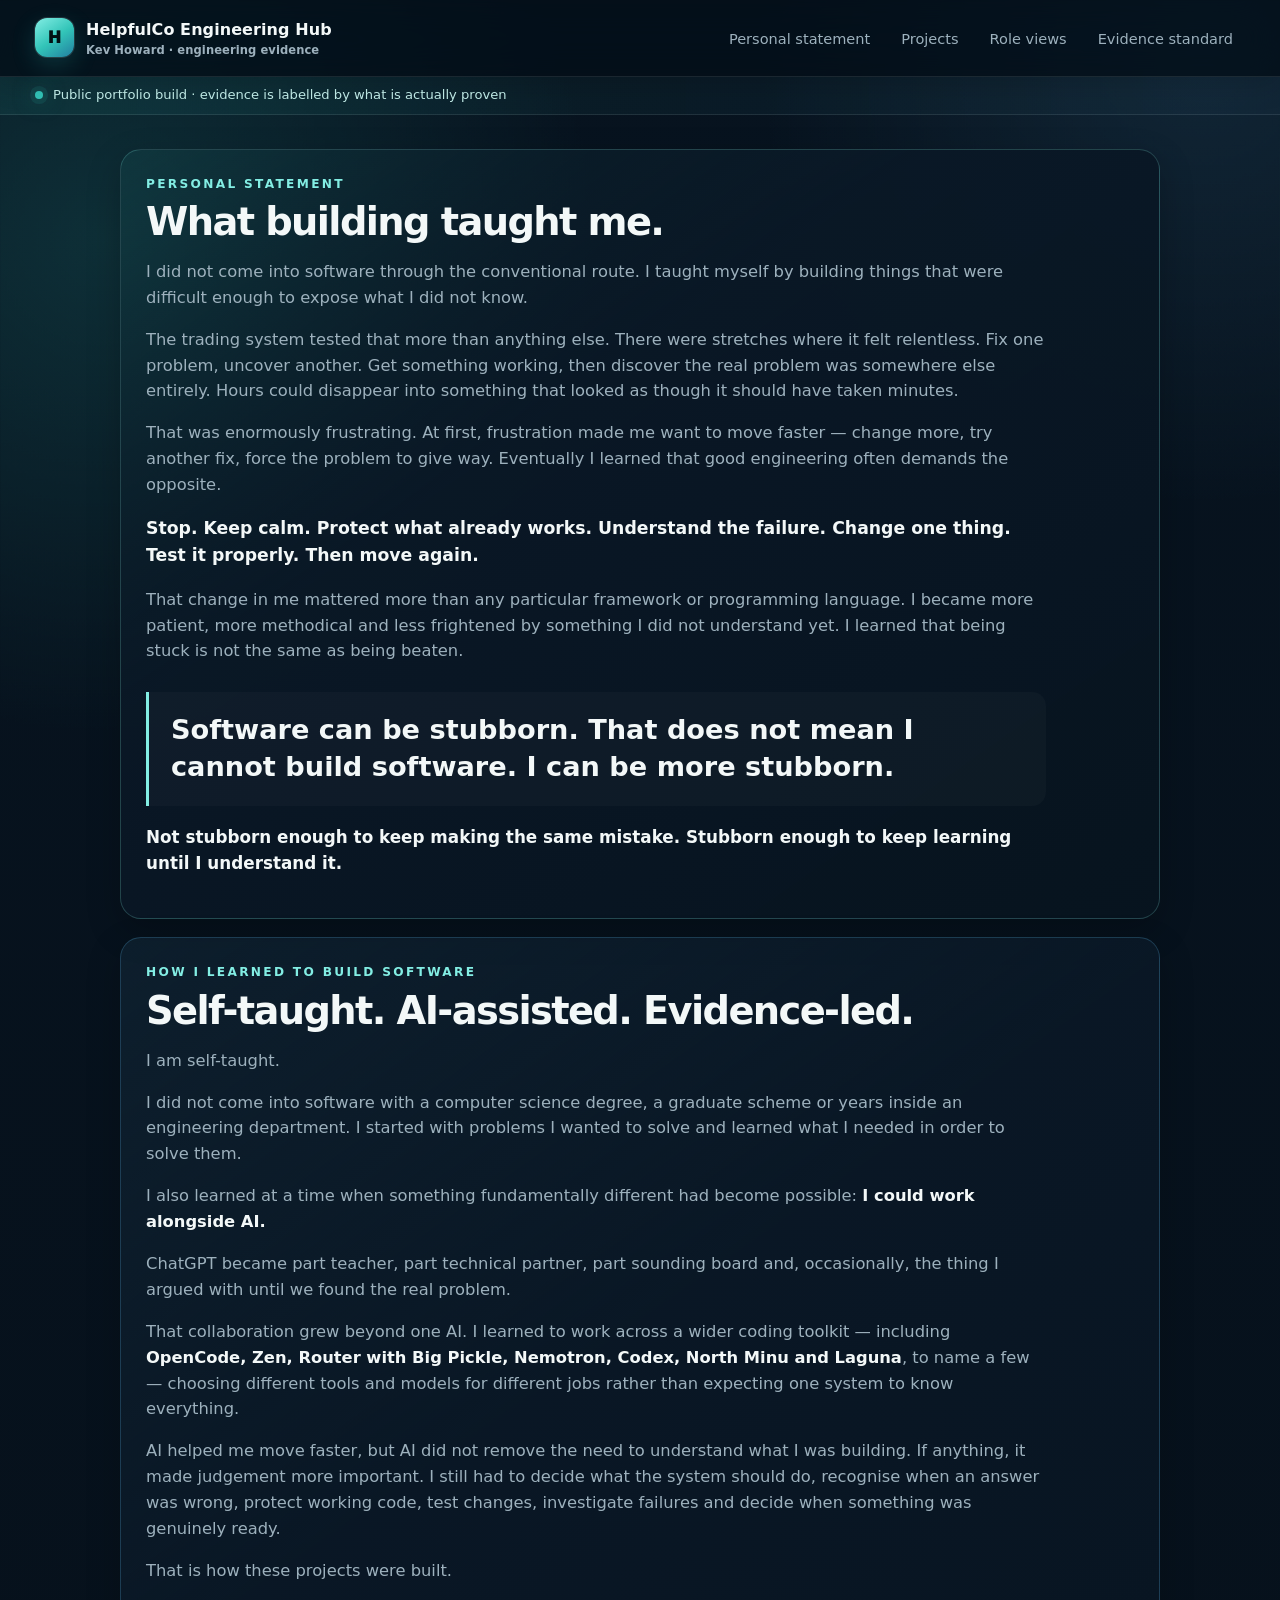
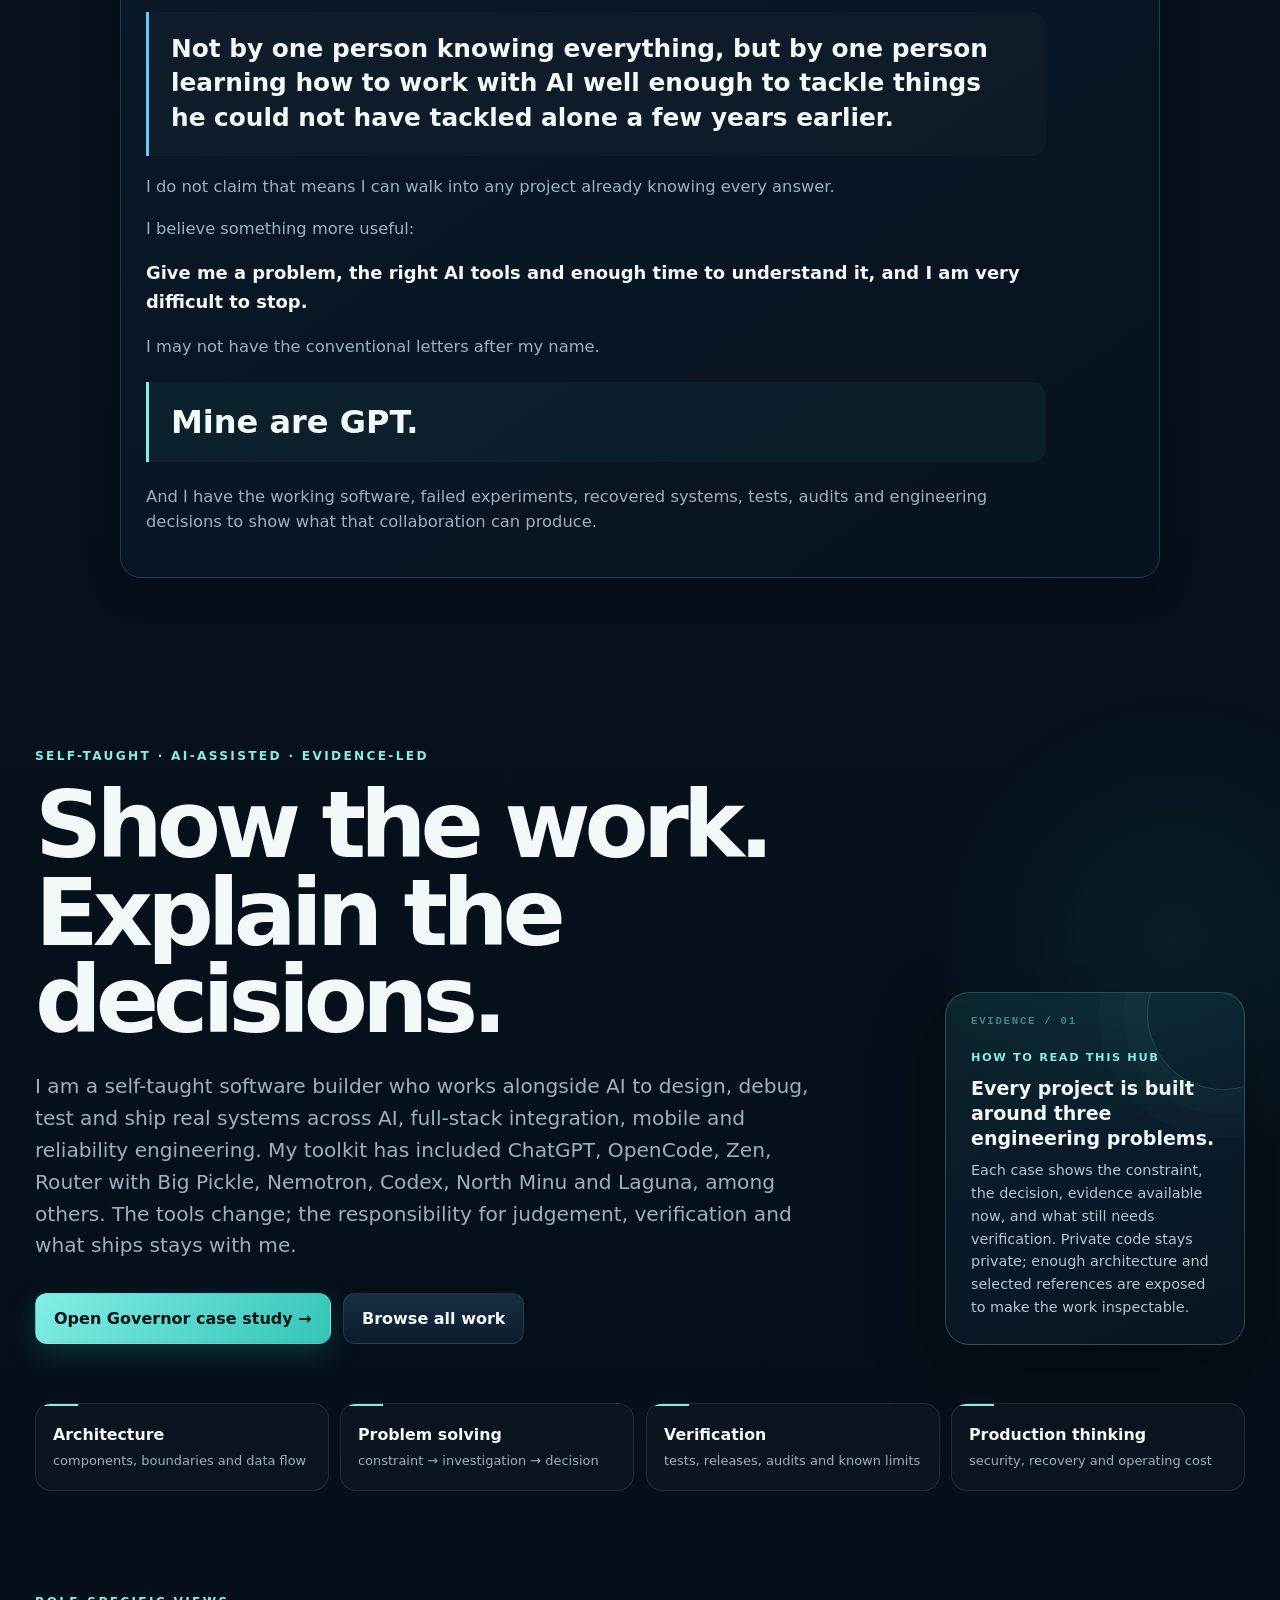
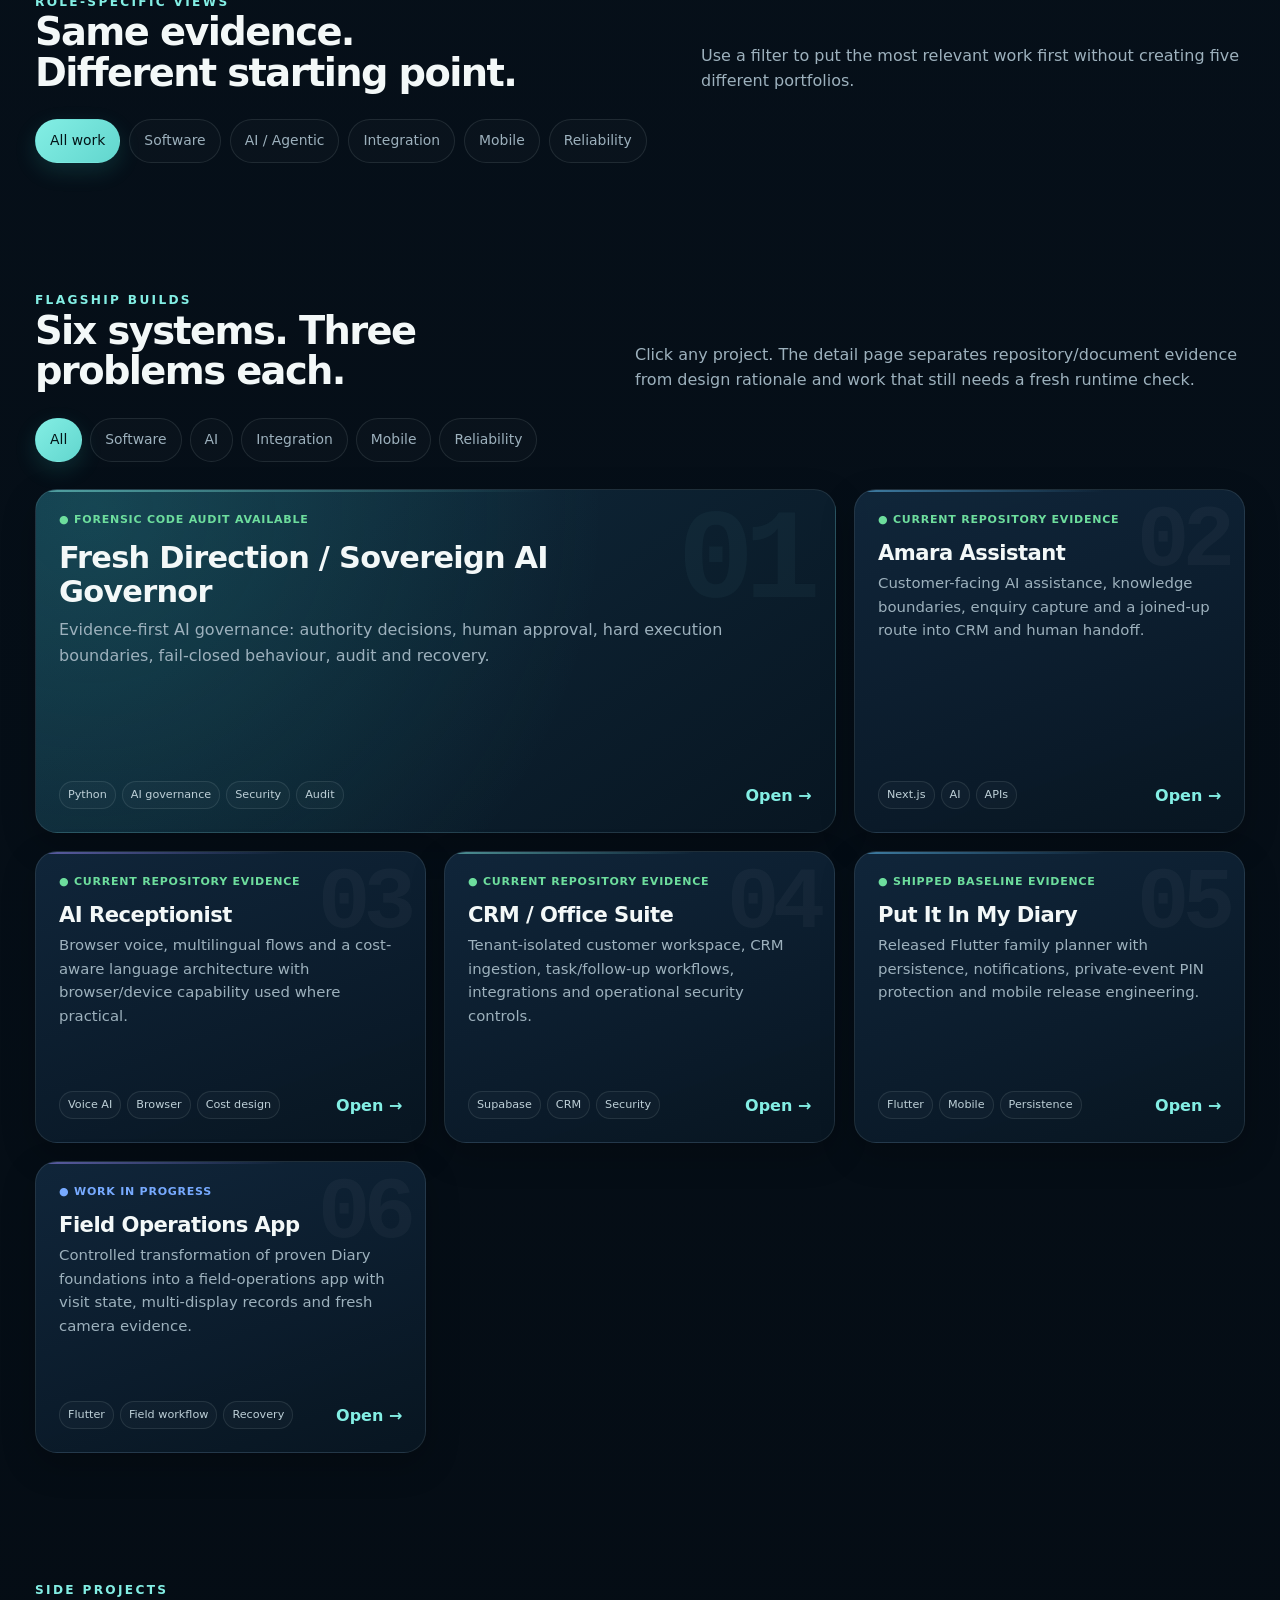
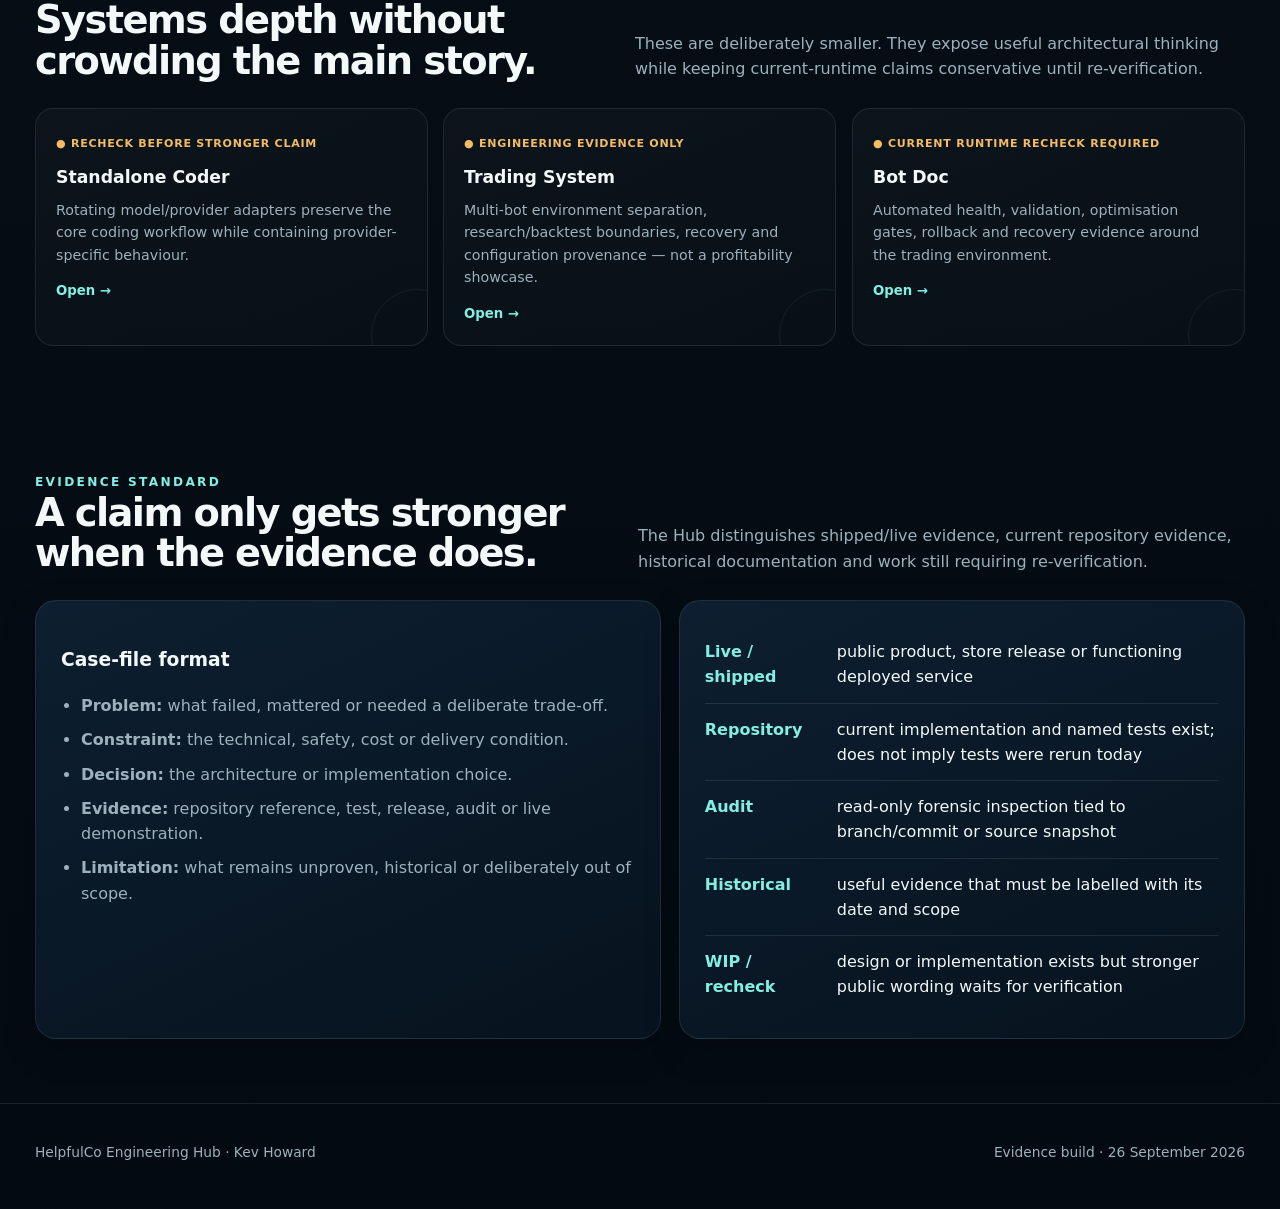
==== index.html @ b702d557 "Publish personal statement and AI-assisted engineering positioning" ====
<!doctype html>
<html lang="en">
<head>
  <meta charset="utf-8" />
  <meta name="viewport" content="width=device-width, initial-scale=1" />
  <title>HelpfulCo Engineering Hub | Kev Howard</title>
  <meta name="description" content="Engineering portfolio for Kev Howard: self-taught, AI-assisted engineering across AI governance, full-stack systems, voice, CRM, Flutter mobile, automation and reliability work, with evidence and limitations." />
  <meta name="theme-color" content="#08131e" />
  <meta property="og:title" content="HelpfulCo Engineering Hub | Kev Howard" />
  <meta property="og:description" content="Self-taught. AI-assisted. Evidence-led. Engineering evidence, not claims: architecture, decisions, tests, incidents and honest limitations across real software builds." />
  <meta property="og:type" content="website" />
  <link rel="stylesheet" href="styles.css" />
  <script type="application/ld+json">{"@context":"https://schema.org","@type":"Person","name":"Kev Howard","worksFor":{"@type":"Organization","name":"HelpfulCo Innovations"},"knowsAbout":["AI engineering","AI governance","Full-stack software","Systems integration","Flutter mobile development","Software reliability","AI-assisted software development"]}</script>
</head>
<body>
  <a class="skip-link" href="#main">Skip to content</a>
  <header class="site-header">
    <div class="container nav">
      <a class="brand" href="index.html" aria-label="HelpfulCo Engineering Hub home"><span class="brand-mark">H</span><span>HelpfulCo Engineering Hub<small>Kev Howard · engineering evidence</small></span></a>
      <nav class="nav-links" aria-label="Primary"><a href="#personal-statement">Personal statement</a><a href="#projects">Projects</a><a href="#roles">Role views</a><a href="#practice">Evidence standard</a></nav>
    </div>
  </header>
  <div class="status-strip"><div class="container"><span class="dot"></span><span>Public portfolio build · evidence is labelled by what is actually proven</span></div></div>

  <main id="main">
    <section id="personal-statement" class="role-section" aria-labelledby="personal-statement-title">
      <div class="container">
        <div class="practice-panel" style="max-width:1040px;margin:0 auto;border-color:rgba(131,238,228,.22);background:linear-gradient(145deg,rgba(50,196,184,.08),rgba(10,24,38,.95) 38%,rgba(7,20,31,.98));">
          <div class="kicker">Personal statement</div>
          <h2 id="personal-statement-title" style="margin-top:8px;max-width:820px;">What building taught me.</h2>
          <p style="color:var(--muted);font-size:1.02rem;max-width:900px;">I did not come into software through the conventional route. I taught myself by building things that were difficult enough to expose what I did not know.</p>
          <p style="color:var(--muted);font-size:1.02rem;max-width:900px;">The trading system tested that more than anything else. There were stretches where it felt relentless. Fix one problem, uncover another. Get something working, then discover the real problem was somewhere else entirely. Hours could disappear into something that looked as though it should have taken minutes.</p>
          <p style="color:var(--muted);font-size:1.02rem;max-width:900px;">That was enormously frustrating. At first, frustration made me want to move faster — change more, try another fix, force the problem to give way. Eventually I learned that good engineering often demands the opposite.</p>
          <p style="font-size:1.08rem;max-width:900px;"><strong>Stop. Keep calm. Protect what already works. Understand the failure. Change one thing. Test it properly. Then move again.</strong></p>
          <p style="color:var(--muted);font-size:1.02rem;max-width:900px;">That change in me mattered more than any particular framework or programming language. I became more patient, more methodical and less frightened by something I did not understand yet. I learned that being stuck is not the same as being beaten.</p>
          <blockquote style="margin:28px 0 18px;padding:20px 22px;border-left:3px solid var(--teal-bright);background:rgba(255,255,255,.025);border-radius:0 14px 14px 0;font-size:clamp(1.25rem,2.4vw,1.7rem);line-height:1.35;font-weight:800;max-width:900px;">Software can be stubborn. That does not mean I cannot build software. I can be more stubborn.</blockquote>
          <p style="font-size:1.05rem;max-width:900px;"><strong>Not stubborn enough to keep making the same mistake. Stubborn enough to keep learning until I understand it.</strong></p>
        </div>

        <div class="practice-panel" style="max-width:1040px;margin:18px auto 0;border-color:rgba(103,201,255,.22);background:linear-gradient(145deg,rgba(103,201,255,.07),rgba(10,24,38,.95) 38%,rgba(7,20,31,.98));">
          <div class="kicker">How I learned to build software</div>
          <h2 style="margin-top:8px;max-width:860px;">Self-taught. AI-assisted. Evidence-led.</h2>
          <p style="color:var(--muted);font-size:1.02rem;max-width:900px;">I am self-taught.</p>
          <p style="color:var(--muted);font-size:1.02rem;max-width:900px;">I did not come into software with a computer science degree, a graduate scheme or years inside an engineering department. I started with problems I wanted to solve and learned what I needed in order to solve them.</p>
          <p style="color:var(--muted);font-size:1.02rem;max-width:900px;">I also learned at a time when something fundamentally different had become possible: <strong style="color:var(--text);">I could work alongside AI.</strong></p>
          <p style="color:var(--muted);font-size:1.02rem;max-width:900px;">ChatGPT became part teacher, part technical partner, part sounding board and, occasionally, the thing I argued with until we found the real problem.</p>
          <p style="color:var(--muted);font-size:1.02rem;max-width:900px;">That collaboration grew beyond one AI. I learned to work across a wider coding toolkit — including <strong style="color:var(--text);">OpenCode, Zen, Router with Big Pickle, Nemotron, Codex, North Minu and Laguna</strong>, to name a few — choosing different tools and models for different jobs rather than expecting one system to know everything.</p>
          <p style="color:var(--muted);font-size:1.02rem;max-width:900px;">AI helped me move faster, but AI did not remove the need to understand what I was building. If anything, it made judgement more important. I still had to decide what the system should do, recognise when an answer was wrong, protect working code, test changes, investigate failures and decide when something was genuinely ready.</p>
          <p style="color:var(--muted);font-size:1.02rem;max-width:900px;">That is how these projects were built.</p>
          <blockquote style="margin:28px 0 18px;padding:20px 22px;border-left:3px solid var(--cyan);background:rgba(255,255,255,.025);border-radius:0 14px 14px 0;font-size:clamp(1.18rem,2.2vw,1.55rem);line-height:1.4;font-weight:800;max-width:900px;">Not by one person knowing everything, but by one person learning how to work with AI well enough to tackle things he could not have tackled alone a few years earlier.</blockquote>
          <p style="color:var(--muted);font-size:1.02rem;max-width:900px;">I do not claim that means I can walk into any project already knowing every answer.</p>
          <p style="color:var(--muted);font-size:1.02rem;max-width:900px;">I believe something more useful:</p>
          <p style="font-size:1.12rem;max-width:900px;"><strong>Give me a problem, the right AI tools and enough time to understand it, and I am very difficult to stop.</strong></p>
          <p style="color:var(--muted);font-size:1.02rem;max-width:900px;">I may not have the conventional letters after my name.</p>
          <blockquote style="margin:22px 0;padding:20px 22px;border-left:3px solid var(--teal-bright);background:rgba(50,196,184,.06);border-radius:0 14px 14px 0;font-size:clamp(1.4rem,2.8vw,2rem);line-height:1.25;font-weight:900;max-width:900px;">Mine are GPT.</blockquote>
          <p style="color:var(--muted);font-size:1.02rem;max-width:900px;">And I have the working software, failed experiments, recovered systems, tests, audits and engineering decisions to show what that collaboration can produce.</p>
        </div>
      </div>
    </section>

    <section class="hero">
      <div class="container">
        <div class="hero-grid">
          <div>
            <div class="kicker">Self-taught · AI-assisted · Evidence-led</div>
            <h1>Show the work.<br/>Explain the decisions.</h1>
            <p>I am a self-taught software builder who works alongside AI to design, debug, test and ship real systems across AI, full-stack integration, mobile and reliability engineering. My toolkit has included ChatGPT, OpenCode, Zen, Router with Big Pickle, Nemotron, Codex, North Minu and Laguna, among others. The tools change; the responsibility for judgement, verification and what ships stays with me.</p>
            <div class="hero-actions"><a class="btn primary" href="governor.html">Open Governor case study →</a><a class="btn ghost" href="#projects">Browse all work</a></div>
          </div>
          <aside class="hero-note" aria-label="How to read this portfolio">
            <div class="eyebrow">How to read this Hub</div>
            <strong>Every project is built around three engineering problems.</strong>
            <p>Each case shows the constraint, the decision, evidence available now, and what still needs verification. Private code stays private; enough architecture and selected references are exposed to make the work inspectable.</p>
          </aside>
        </div>

        <div class="proof-bar">
          <div class="proof"><strong>Architecture</strong><span>components, boundaries and data flow</span></div>
          <div class="proof"><strong>Problem solving</strong><span>constraint → investigation → decision</span></div>
          <div class="proof"><strong>Verification</strong><span>tests, releases, audits and known limits</span></div>
          <div class="proof"><strong>Production thinking</strong><span>security, recovery and operating cost</span></div>
        </div>
      </div>
    </section>

    <section id="roles" class="role-section">
      <div class="container">
        <div class="section-head"><div><div class="kicker">Role-specific views</div><h2>Same evidence. Different starting point.</h2></div><p>Use a filter to put the most relevant work first without creating five different portfolios.</p></div>
        <div class="role-links" aria-label="Role views">
          <a href="?role=all#projects" data-role-link="all">All work</a>
          <a href="?role=software#projects" data-role-link="software">Software</a>
          <a href="?role=ai#projects" data-role-link="ai">AI / Agentic</a>
          <a href="?role=integration#projects" data-role-link="integration">Integration</a>
          <a href="?role=mobile#projects" data-role-link="mobile">Mobile</a>
          <a href="?role=quality#projects" data-role-link="quality">Reliability</a>
        </div>
      </div>
    </section>

    <section id="projects">
      <div class="container">
        <div class="section-head"><div><div class="kicker">Flagship builds</div><h2>Six systems. Three problems each.</h2></div><p>Click any project. The detail page separates repository/document evidence from design rationale and work that still needs a fresh runtime check.</p></div>
        <div class="filters" aria-label="Filter flagship projects">
          <button class="filter active" data-filter="all">All</button><button class="filter" data-filter="software">Software</button><button class="filter" data-filter="ai">AI</button><button class="filter" data-filter="integration">Integration</button><button class="filter" data-filter="mobile">Mobile</button><button class="filter" data-filter="quality">Reliability</button>
        </div>
        <div class="grid" id="flagship-grid">
          <a class="card feature-card" href="governor.html" data-roles="ai software integration quality" data-project="governor">
            <div class="status verified">● Forensic code audit available</div>
            <h3>Fresh Direction / Sovereign AI Governor</h3>
            <p>Evidence-first AI governance: authority decisions, human approval, hard execution boundaries, fail-closed behaviour, audit and recovery.</p>
            <div class="card-footer"><div class="tags"><span class="tag">Python</span><span class="tag">AI governance</span><span class="tag">Security</span><span class="tag">Audit</span></div><span class="arrow">Open →</span></div>
          </a>

          <a class="card" href="project.html?id=amara" data-roles="software integration ai" data-project="amara">
            <div class="status verified">● Current repository evidence</div><h3>Amara Assistant</h3><p>Customer-facing AI assistance, knowledge boundaries, enquiry capture and a joined-up route into CRM and human handoff.</p>
            <div class="card-footer"><div class="tags"><span class="tag">Next.js</span><span class="tag">AI</span><span class="tag">APIs</span></div><span class="arrow">Open →</span></div>
          </a>

          <a class="card" href="project.html?id=receptionist" data-roles="ai integration software" data-project="receptionist">
            <div class="status verified">● Current repository evidence</div><h3>AI Receptionist</h3><p>Browser voice, multilingual flows and a cost-aware language architecture with browser/device capability used where practical.</p>
            <div class="card-footer"><div class="tags"><span class="tag">Voice AI</span><span class="tag">Browser</span><span class="tag">Cost design</span></div><span class="arrow">Open →</span></div>
          </a>

          <a class="card" href="project.html?id=crm" data-roles="software integration quality" data-project="crm">
            <div class="status verified">● Current repository evidence</div><h3>CRM / Office Suite</h3><p>Tenant-isolated customer workspace, CRM ingestion, task/follow-up workflows, integrations and operational security controls.</p>
            <div class="card-footer"><div class="tags"><span class="tag">Supabase</span><span class="tag">CRM</span><span class="tag">Security</span></div><span class="arrow">Open →</span></div>
          </a>

          <a class="card" href="project.html?id=diary" data-roles="mobile software quality" data-project="diary">
            <div class="status verified">● Shipped baseline evidence</div><h3>Put It In My Diary</h3><p>Released Flutter family planner with persistence, notifications, private-event PIN protection and mobile release engineering.</p>
            <div class="card-footer"><div class="tags"><span class="tag">Flutter</span><span class="tag">Mobile</span><span class="tag">Persistence</span></div><span class="arrow">Open →</span></div>
          </a>

          <a class="card" href="project.html?id=fieldops" data-roles="mobile software quality" data-project="fieldops">
            <div class="status wip">● Work in progress</div><h3>Field Operations App</h3><p>Controlled transformation of proven Diary foundations into a field-operations app with visit state, multi-display records and fresh camera evidence.</p>
            <div class="card-footer"><div class="tags"><span class="tag">Flutter</span><span class="tag">Field workflow</span><span class="tag">Recovery</span></div><span class="arrow">Open →</span></div>
          </a>
        </div>
      </div>
    </section>

    <section id="side-projects">
      <div class="container">
        <div class="section-head"><div><div class="kicker">Side projects</div><h2>Systems depth without crowding the main story.</h2></div><p>These are deliberately smaller. They expose useful architectural thinking while keeping current-runtime claims conservative until re-verification.</p></div>
        <div class="side-grid">
          <a class="side-card" href="project.html?id=coder"><div class="status recheck">● Recheck before stronger claim</div><h3>Standalone Coder</h3><p>Rotating model/provider adapters preserve the core coding workflow while containing provider-specific behaviour.</p><span class="arrow small">Open →</span></a>
          <a class="side-card" href="project.html?id=trading"><div class="status recheck">● Engineering evidence only</div><h3>Trading System</h3><p>Multi-bot environment separation, research/backtest boundaries, recovery and configuration provenance — not a profitability showcase.</p><span class="arrow small">Open →</span></a>
          <a class="side-card" href="project.html?id=botdoc"><div class="status recheck">● Current runtime recheck required</div><h3>Bot Doc</h3><p>Automated health, validation, optimisation gates, rollback and recovery evidence around the trading environment.</p><span class="arrow small">Open →</span></a>
        </div>
      </div>
    </section>

    <section id="practice">
      <div class="container">
        <div class="section-head"><div><div class="kicker">Evidence standard</div><h2>A claim only gets stronger when the evidence does.</h2></div><p>The Hub distinguishes shipped/live evidence, current repository evidence, historical documentation and work still requiring re-verification.</p></div>
        <div class="practice">
          <div class="practice-panel">
            <h3>Case-file format</h3>
            <ul><li><strong>Problem:</strong> what failed, mattered or needed a deliberate trade-off.</li><li><strong>Constraint:</strong> the technical, safety, cost or delivery condition.</li><li><strong>Decision:</strong> the architecture or implementation choice.</li><li><strong>Evidence:</strong> repository reference, test, release, audit or live demonstration.</li><li><strong>Limitation:</strong> what remains unproven, historical or deliberately out of scope.</li></ul>
          </div>
          <div class="practice-panel">
            <div class="level"><strong>Live / shipped</strong><span>public product, store release or functioning deployed service</span></div>
            <div class="level"><strong>Repository</strong><span>current implementation and named tests exist; does not imply tests were rerun today</span></div>
            <div class="level"><strong>Audit</strong><span>read-only forensic inspection tied to branch/commit or source snapshot</span></div>
            <div class="level"><strong>Historical</strong><span>useful evidence that must be labelled with its date and scope</span></div>
            <div class="level"><strong>WIP / recheck</strong><span>design or implementation exists but stronger public wording waits for verification</span></div>
          </div>
        </div>
      </div>
    </section>
  </main>

  <footer class="footer"><div class="container footer-row"><span>HelpfulCo Engineering Hub · Kev Howard</span><span>Evidence build · 26 September 2026</span></div></footer>
  <script src="projects.js"></script>
  <script src="app.js"></script>
</body>
</html>
---- styles.css ----
:root {
  --bg:#06101a;
  --bg-deep:#030910;
  --bg-soft:#0a1826;
  --panel:#0f2235;
  --panel-2:#142d44;
  --panel-glass:rgba(14,32,49,.78);
  --text:#f3f8f8;
  --muted:#9db1bd;
  --muted-2:#718793;
  --teal:#32c4b8;
  --teal-bright:#83eee4;
  --cyan:#67c9ff;
  --violet:#9c8cff;
  --amber:#f3bc64;
  --blue:#77aaff;
  --green:#6ddd9d;
  --red:#ff9292;
  --line:rgba(223,244,245,.10);
  --line-strong:rgba(131,238,228,.24);
  --shadow:0 24px 70px rgba(0,0,0,.35);
  --shadow-soft:0 12px 34px rgba(0,0,0,.22);
  --radius:22px;
}

*{box-sizing:border-box}
html{scroll-behavior:smooth;background:var(--bg-deep)}
body{
  margin:0;
  min-height:100vh;
  overflow-x:hidden;
  font-family:Inter,ui-sans-serif,system-ui,-apple-system,BlinkMacSystemFont,"Segoe UI",sans-serif;
  color:var(--text);
  line-height:1.58;
  background:
    radial-gradient(circle at 8% 4%,rgba(50,196,184,.16),transparent 31rem),
    radial-gradient(circle at 94% 1%,rgba(103,201,255,.10),transparent 28rem),
    linear-gradient(180deg,#07131f 0%,#06101a 46%,#040b12 100%);
}
body::before{
  content:"";
  position:fixed;
  inset:0;
  z-index:-1;
  pointer-events:none;
  opacity:.26;
  background-image:
    linear-gradient(rgba(255,255,255,.025) 1px,transparent 1px),
    linear-gradient(90deg,rgba(255,255,255,.025) 1px,transparent 1px);
  background-size:52px 52px;
  mask-image:linear-gradient(to bottom,black,transparent 72%);
}

a{color:inherit;text-decoration:none}
a:hover{color:var(--teal-bright)}
button,a{ -webkit-tap-highlight-color:transparent }
.container{width:min(1210px,calc(100% - 40px));margin:0 auto}
.skip-link{position:absolute;left:-9999px;top:8px;background:#fff;color:#000;padding:9px 12px;z-index:100;border-radius:8px}.skip-link:focus{left:8px}

.site-header{
  position:sticky;
  top:0;
  z-index:30;
  backdrop-filter:blur(20px) saturate(140%);
  background:rgba(5,15,24,.78);
  border-bottom:1px solid var(--line);
  box-shadow:0 8px 28px rgba(0,0,0,.14);
}
.nav{min-height:76px;display:flex;align-items:center;justify-content:space-between;gap:24px}
.brand{display:flex;align-items:center;gap:12px;font-weight:850;letter-spacing:.005em}
.brand-mark{
  width:39px;height:39px;border-radius:12px;
  background:linear-gradient(145deg,var(--teal-bright),var(--teal) 52%,#227fa0);
  display:grid;place-items:center;color:#031114;font-weight:950;
  box-shadow:0 0 0 1px rgba(255,255,255,.12),0 8px 24px rgba(50,196,184,.2);
}
.brand small{display:block;color:var(--muted);font-weight:650;font-size:.72rem;margin-top:-2px}
.nav-links{display:flex;gap:7px;color:var(--muted);font-size:.91rem}
.nav-links a{padding:9px 12px;border-radius:10px;transition:.18s ease}
.nav-links a:hover{color:var(--text);background:rgba(255,255,255,.05)}

.status-strip{border-bottom:1px solid var(--line);background:linear-gradient(90deg,rgba(50,196,184,.08),rgba(103,201,255,.025));color:#c4efeb;font-size:.82rem}
.status-strip .container{padding:8px 0;display:flex;gap:10px;align-items:center}
.dot{width:8px;height:8px;border-radius:50%;background:var(--teal);box-shadow:0 0 0 5px rgba(50,196,184,.11),0 0 22px rgba(50,196,184,.5)}

.hero{position:relative;padding:105px 0 68px}
.hero::after{
  content:"";position:absolute;right:-12%;top:35px;width:520px;height:520px;border-radius:50%;
  background:radial-gradient(circle,rgba(50,196,184,.08),transparent 66%);pointer-events:none
}
.hero-grid{display:grid;grid-template-columns:minmax(0,1.5fr) minmax(300px,.5fr);gap:48px;align-items:end}
.kicker{color:var(--teal-bright);text-transform:uppercase;font-size:.76rem;letter-spacing:.19em;font-weight:850}
h1{font-size:clamp(3rem,7.3vw,6rem);line-height:.94;letter-spacing:-.065em;margin:15px 0 27px;max-width:1000px;text-wrap:balance}
.hero p{font-size:clamp(1.05rem,2vw,1.26rem);color:var(--muted);max-width:790px}
.hero-note{
  position:relative;overflow:hidden;border:1px solid var(--line-strong);
  background:linear-gradient(160deg,rgba(50,196,184,.12),rgba(11,27,41,.91) 48%,rgba(9,22,34,.94));
  border-radius:24px;padding:25px;box-shadow:var(--shadow);
}
.hero-note::before{
  content:"EVIDENCE / 01";display:block;margin:-2px 0 22px;color:rgba(131,238,228,.48);
  font:750 .67rem/1 ui-monospace,SFMono-Regular,Menlo,monospace;letter-spacing:.16em
}
.hero-note::after{content:"";position:absolute;right:-55px;top:-55px;width:150px;height:150px;border:1px solid rgba(131,238,228,.18);border-radius:50%;box-shadow:0 0 0 24px rgba(131,238,228,.02),0 0 0 48px rgba(131,238,228,.015)}
.hero-note .eyebrow{color:var(--teal-bright);font-size:.71rem;text-transform:uppercase;letter-spacing:.14em;font-weight:900}
.hero-note strong{display:block;font-size:1.19rem;line-height:1.3;margin:9px 0}
.hero-note p{font-size:.9rem;margin:0;color:#b4c6cf}
.hero-actions{display:flex;gap:12px;flex-wrap:wrap;margin-top:31px}
.btn{
  display:inline-flex;align-items:center;justify-content:center;gap:8px;padding:12px 18px;border-radius:12px;
  border:1px solid var(--line);background:linear-gradient(180deg,rgba(23,48,70,.94),rgba(13,30,45,.94));
  font-weight:780;transition:transform .18s ease,border-color .18s ease,box-shadow .18s ease,background .18s ease
}
.btn:hover{transform:translateY(-2px);border-color:var(--line-strong);box-shadow:0 10px 26px rgba(0,0,0,.22);color:var(--text)}
.btn.primary{background:linear-gradient(135deg,var(--teal-bright),var(--teal));color:#031417;border-color:transparent;box-shadow:0 10px 28px rgba(50,196,184,.19)}
.btn.primary:hover{color:#031417;box-shadow:0 14px 34px rgba(50,196,184,.26)}
.btn.ghost{color:var(--text)}

.proof-bar{display:grid;grid-template-columns:repeat(4,1fr);gap:11px;margin-top:58px}
.proof{position:relative;overflow:hidden;border:1px solid var(--line);background:rgba(255,255,255,.025);border-radius:16px;padding:18px 17px;transition:.2s ease}
.proof::before{content:"";position:absolute;left:0;top:0;width:42px;height:2px;background:var(--teal-bright)}
.proof:hover{transform:translateY(-2px);background:rgba(255,255,255,.04);border-color:var(--line-strong)}
.proof strong{display:block;font-size:.99rem}.proof span{color:var(--muted);font-size:.81rem}

section{padding:64px 0}
.role-section{padding-top:34px}
.section-head{display:flex;justify-content:space-between;align-items:end;gap:32px;margin-bottom:26px}
h2{font-size:clamp(1.95rem,3vw,2.8rem);letter-spacing:-.042em;line-height:1.06;margin:0;text-wrap:balance}
.section-head p{max-width:610px;margin:0;color:var(--muted)}
.role-links{display:flex;flex-wrap:wrap;gap:9px}
.role-links a,.filter{border:1px solid var(--line);color:var(--muted);background:rgba(255,255,255,.018);padding:10px 14px;border-radius:999px;font:inherit;font-size:.87rem;transition:.18s ease}
.role-links a:hover,.role-links a.active,.filter.active,.filter:hover{color:#031417;background:linear-gradient(135deg,var(--teal-bright),#62d6ce);border-color:transparent;box-shadow:0 8px 22px rgba(50,196,184,.16)}
.filters{display:flex;flex-wrap:wrap;gap:8px;margin:23px 0 27px}.filter{cursor:pointer}

.grid{display:grid;grid-template-columns:repeat(3,1fr);gap:18px;counter-reset:projects}
.card{
  counter-increment:projects;position:relative;isolation:isolate;overflow:hidden;border:1px solid var(--line);
  background:linear-gradient(160deg,rgba(17,40,61,.93),rgba(8,22,34,.97));border-radius:22px;padding:23px;
  box-shadow:var(--shadow-soft);min-height:292px;display:flex;flex-direction:column;
  transition:transform .22s ease,border-color .22s ease,box-shadow .22s ease
}
.card::before{content:"0" counter(projects);position:absolute;right:16px;top:8px;z-index:-1;color:rgba(255,255,255,.035);font:900 5.5rem/1 ui-monospace,SFMono-Regular,Menlo,monospace;letter-spacing:-.08em}
.card::after{content:"";position:absolute;left:0;top:0;width:100%;height:2px;background:linear-gradient(90deg,var(--teal-bright),transparent 64%);opacity:.54}
.card:nth-child(3n+2)::after{background:linear-gradient(90deg,var(--cyan),transparent 64%)}
.card:nth-child(3n)::after{background:linear-gradient(90deg,var(--violet),transparent 64%)}
.card:hover{transform:translateY(-6px);border-color:rgba(131,238,228,.28);box-shadow:0 24px 55px rgba(0,0,0,.3)}
.card h3{margin:13px 0 8px;font-size:1.32rem;letter-spacing:-.025em;line-height:1.13}.card p{color:var(--muted);margin:0 0 20px;font-size:.93rem}.card-footer{margin-top:auto;display:flex;justify-content:space-between;align-items:center;gap:12px}
.tags{display:flex;flex-wrap:wrap;gap:6px}.tag{font-size:.7rem;color:#bed0d8;border:1px solid var(--line);background:rgba(255,255,255,.022);border-radius:999px;padding:4px 8px}
.status{display:inline-flex;align-items:center;gap:6px;width:max-content;max-width:100%;font-weight:850;font-size:.69rem;text-transform:uppercase;letter-spacing:.068em;line-height:1.32}
.status.verified{color:var(--green)}.status.recheck{color:var(--amber)}.status.wip{color:var(--blue)}
.feature-card{grid-column:span 2;min-height:344px;background:radial-gradient(circle at 7% 6%,rgba(50,196,184,.18),transparent 32rem),linear-gradient(145deg,rgba(17,45,65,.97),rgba(8,22,34,.98))}
.feature-card::before{font-size:8rem;color:rgba(131,238,228,.045);right:24px;top:9px}.feature-card h3{font-size:1.9rem;max-width:590px}.feature-card p{max-width:720px;font-size:1rem}.arrow{font-weight:900;color:var(--teal-bright);transition:transform .18s ease}.card:hover .arrow,.side-card:hover .arrow{transform:translateX(3px)}.arrow.small{display:inline-block;margin-top:15px;font-size:.83rem}

.side-grid{display:grid;grid-template-columns:repeat(3,1fr);gap:15px}
.side-card{position:relative;overflow:hidden;border:1px solid var(--line);background:linear-gradient(155deg,rgba(255,255,255,.032),rgba(255,255,255,.014));border-radius:18px;padding:20px;transition:.2s ease}
.side-card::after{content:"";position:absolute;right:-36px;bottom:-36px;width:90px;height:90px;border:1px solid rgba(131,238,228,.08);border-radius:50%}
.side-card:hover{transform:translateY(-4px);border-color:rgba(131,238,228,.24);background:rgba(255,255,255,.04)}
.side-card h3{margin:10px 0 7px;font-size:1.08rem}.side-card p{margin:0;color:var(--muted);font-size:.89rem}

.practice{display:grid;grid-template-columns:1.05fr .95fr;gap:18px}
.practice-panel{border:1px solid var(--line);background:linear-gradient(155deg,rgba(14,33,51,.92),rgba(7,20,31,.94));border-radius:21px;padding:25px;box-shadow:var(--shadow-soft)}
.practice-panel ul{padding-left:20px;margin:15px 0 0;color:var(--muted)}.practice-panel li{margin-bottom:9px}
.level{display:grid;grid-template-columns:120px 1fr;gap:12px;border-top:1px solid var(--line);padding:13px 0}.level:first-child{border-top:0}.level strong{color:var(--teal-bright)}
.footer{border-top:1px solid var(--line);background:rgba(0,0,0,.08);padding:38px 0 46px;color:var(--muted);font-size:.86rem}.footer-row{display:flex;align-items:center;justify-content:space-between;gap:20px}.hidden{display:none!important}

/* Case study */
.case-hero{position:relative;padding:86px 0 50px;overflow:hidden}
.case-hero::after{content:"";position:absolute;right:-100px;top:40px;width:430px;height:430px;border-radius:50%;border:1px solid rgba(131,238,228,.08);box-shadow:0 0 0 48px rgba(131,238,228,.02),0 0 0 96px rgba(131,238,228,.012);pointer-events:none}
.breadcrumb{color:var(--muted);font-size:.86rem}.breadcrumb a{color:#c3d5dc}.case-title{font-size:clamp(2.7rem,6vw,5.2rem);margin:18px 0 20px;letter-spacing:-.058em;line-height:.98;max-width:1000px;text-wrap:balance}.case-subtitle{color:var(--muted);max-width:930px;font-size:1.12rem}.case-status-row{display:flex;align-items:center;gap:14px;flex-wrap:wrap;margin-top:23px}.evidence-date{color:var(--muted-2);font-size:.81rem}
.meta-grid{margin-top:36px;display:grid;grid-template-columns:repeat(4,1fr);gap:11px}.meta{position:relative;overflow:hidden;border:1px solid var(--line);border-radius:15px;background:rgba(255,255,255,.026);padding:15px}.meta::before{content:"";position:absolute;left:0;top:0;width:44px;height:2px;background:var(--teal-bright)}.meta label{display:block;color:var(--muted-2);font-size:.69rem;text-transform:uppercase;letter-spacing:.11em}.meta strong{display:block;margin-top:5px;font-size:.9rem;overflow-wrap:anywhere}
.notice{border:1px solid rgba(243,188,100,.28);background:linear-gradient(90deg,rgba(243,188,100,.08),rgba(243,188,100,.035));color:#f6d9a7;border-radius:15px;padding:15px 17px;margin-top:19px;font-size:.9rem}
.problem-grid{display:grid;grid-template-columns:repeat(3,1fr);gap:15px}.problem{position:relative;overflow:hidden;border:1px solid var(--line);border-radius:20px;padding:23px;background:linear-gradient(155deg,rgba(17,40,61,.93),rgba(8,22,34,.97));display:flex;flex-direction:column;box-shadow:var(--shadow-soft)}.problem .num{display:grid;place-items:center;width:38px;height:38px;border-radius:11px;background:rgba(50,196,184,.12);border:1px solid rgba(131,238,228,.12);color:var(--teal-bright);font-weight:900;font-family:ui-monospace,SFMono-Regular,Menlo,monospace}.problem h3{margin:16px 0 8px;font-size:1.23rem;line-height:1.22}.problem p{color:var(--muted);font-size:.91rem}.evidence-note{margin-top:auto;border-top:1px solid var(--line);padding-top:14px;color:#c1d2d9;font-size:.81rem}.evidence-note strong{color:var(--teal-bright)}
.flow{display:flex;flex-wrap:wrap;align-items:center;gap:9px;margin-top:23px;padding:18px;border:1px solid var(--line);border-radius:18px;background:rgba(255,255,255,.018)}.flow span{border:1px solid var(--line);background:linear-gradient(180deg,var(--panel),rgba(11,27,41,.94));padding:10px 12px;border-radius:11px;font-size:.81rem;box-shadow:0 5px 15px rgba(0,0,0,.12)}.flow b{color:var(--teal-bright)}
.table-wrap{overflow-x:auto;border:1px solid var(--line);border-radius:16px;background:rgba(255,255,255,.014)}.evidence-table{width:100%;border-collapse:collapse;margin-top:18px;min-width:680px}.table-wrap .evidence-table{margin-top:0}.evidence-table th,.evidence-table td{border-bottom:1px solid var(--line);text-align:left;padding:14px 13px;vertical-align:top}.evidence-table th{color:var(--teal-bright);font-size:.72rem;text-transform:uppercase;letter-spacing:.09em;background:rgba(50,196,184,.055)}.evidence-table td{color:var(--muted);font-size:.86rem}.evidence-table tbody tr:hover td{background:rgba(255,255,255,.018)}.evidence-table code{color:#d9f7f3;font-size:.79rem;overflow-wrap:anywhere}
.callout{border:1px solid var(--line);border-left:3px solid var(--teal);border-radius:0 15px 15px 0;background:rgba(50,196,184,.035);padding:15px 17px;color:var(--muted);max-width:1050px}.limits{display:grid;grid-template-columns:1fr 1fr;gap:15px}.limits.compact{grid-template-columns:repeat(3,1fr)}.limit-card{border:1px solid var(--line);border-radius:18px;padding:19px;background:linear-gradient(150deg,rgba(255,255,255,.027),rgba(255,255,255,.012))}.limit-card h3{font-size:1rem;margin:0 0 7px}.limit-card p{color:var(--muted);margin:0;font-size:.88rem}

.card:focus-visible,.side-card:focus-visible,.btn:focus-visible,.filter:focus-visible,.role-links a:focus-visible,.nav-links a:focus-visible{outline:3px solid var(--teal-bright);outline-offset:3px}

@media (prefers-reduced-motion:no-preference){
  .card,.side-card,.proof,.btn{will-change:transform}
  .dot{animation:pulse 2.8s ease-in-out infinite}
  @keyframes pulse{0%,100%{box-shadow:0 0 0 5px rgba(50,196,184,.10),0 0 16px rgba(50,196,184,.35)}50%{box-shadow:0 0 0 7px rgba(50,196,184,.04),0 0 28px rgba(50,196,184,.5)}}
}

@media(max-width:900px){
  .hero{padding-top:82px}.hero-grid{grid-template-columns:1fr}.grid,.problem-grid{grid-template-columns:1fr 1fr}.feature-card{grid-column:span 2}.proof-bar,.meta-grid{grid-template-columns:1fr 1fr}.practice{grid-template-columns:1fr}.side-grid,.limits.compact{grid-template-columns:1fr}.nav-links{display:none}
}
@media(max-width:620px){
  .container{width:min(100% - 28px,1210px)}.nav{min-height:68px}.brand{font-size:.92rem}.brand small{font-size:.66rem}.hero{padding:66px 0 44px}.hero::after{display:none}h1{font-size:clamp(2.75rem,14vw,4.2rem)}.grid,.problem-grid,.limits{grid-template-columns:1fr}.feature-card{grid-column:auto}.proof-bar,.meta-grid{grid-template-columns:1fr}.section-head,.footer-row{align-items:flex-start;flex-direction:column}.section-head{gap:12px}.level{grid-template-columns:1fr}.status{width:auto}.case-title{overflow-wrap:anywhere}.case-hero{padding-top:62px}.card{min-height:260px}.feature-card{min-height:290px}.card::before{font-size:4.5rem}
}
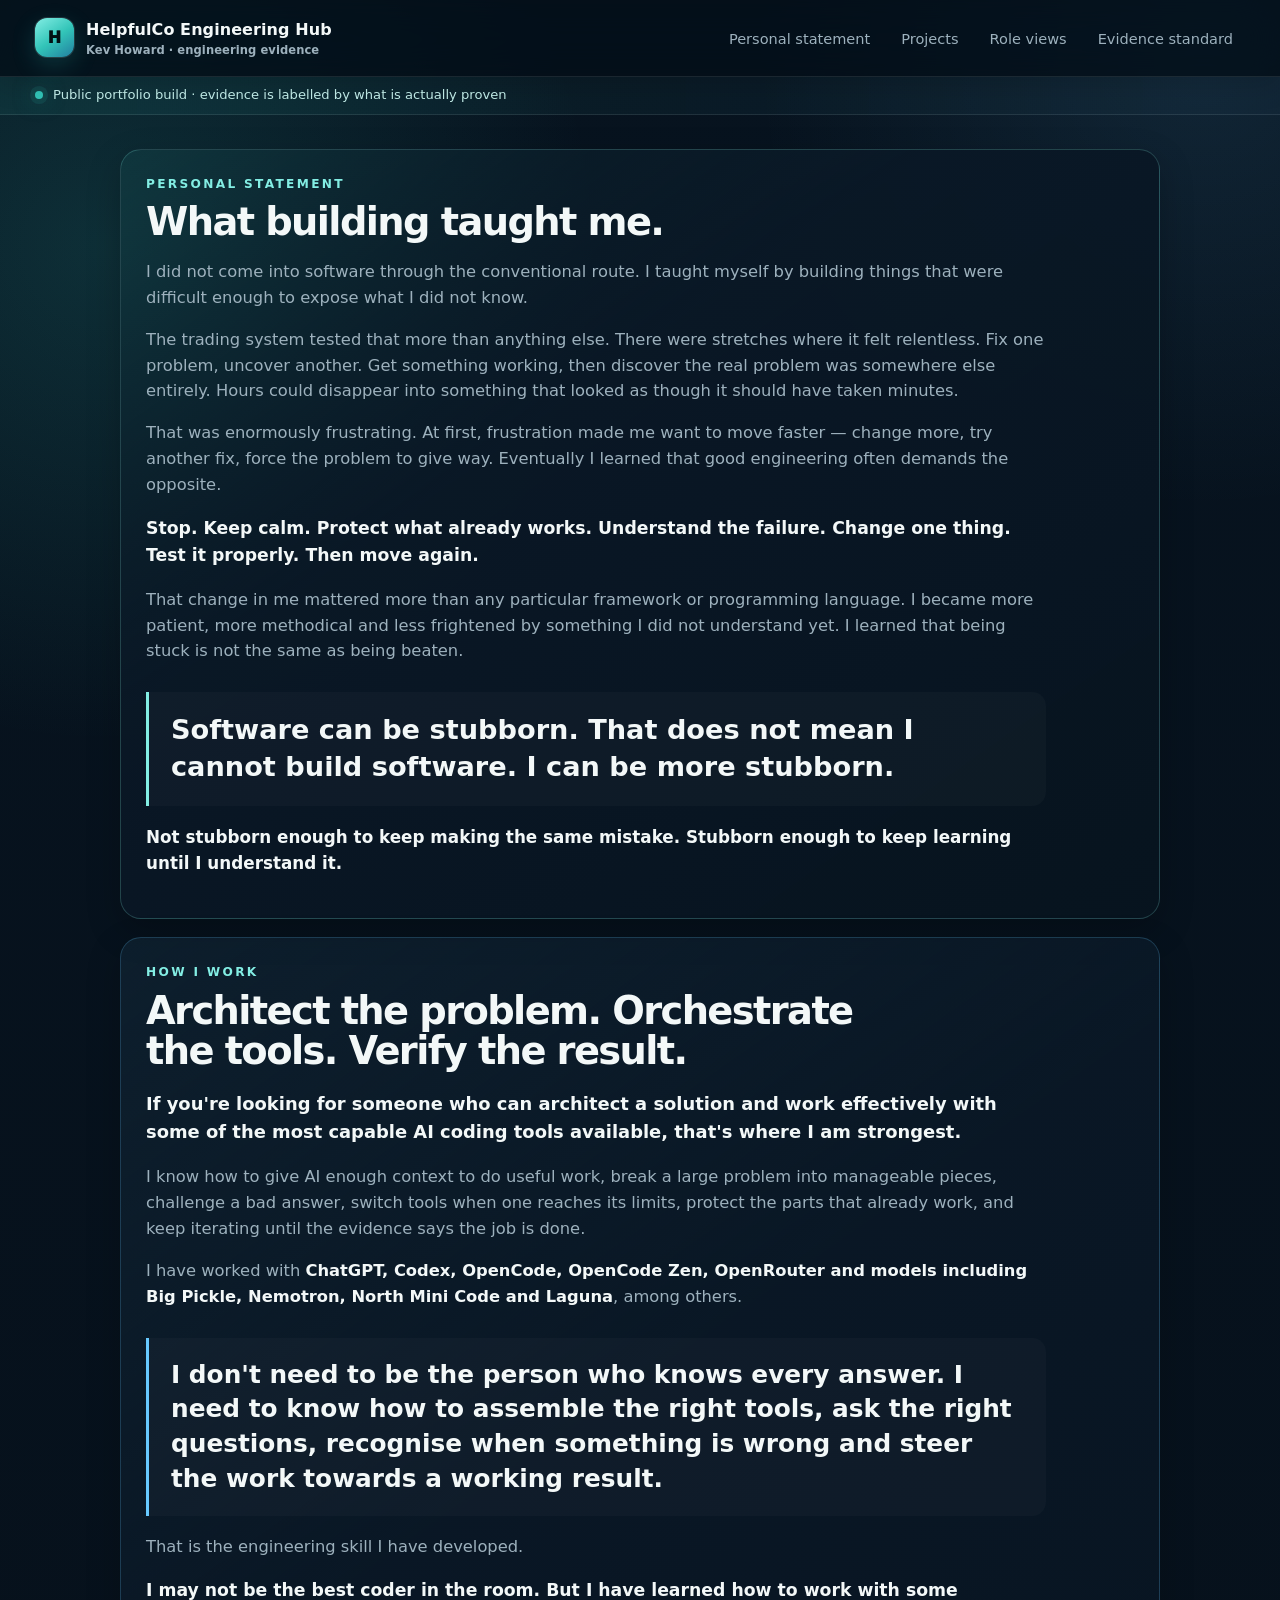
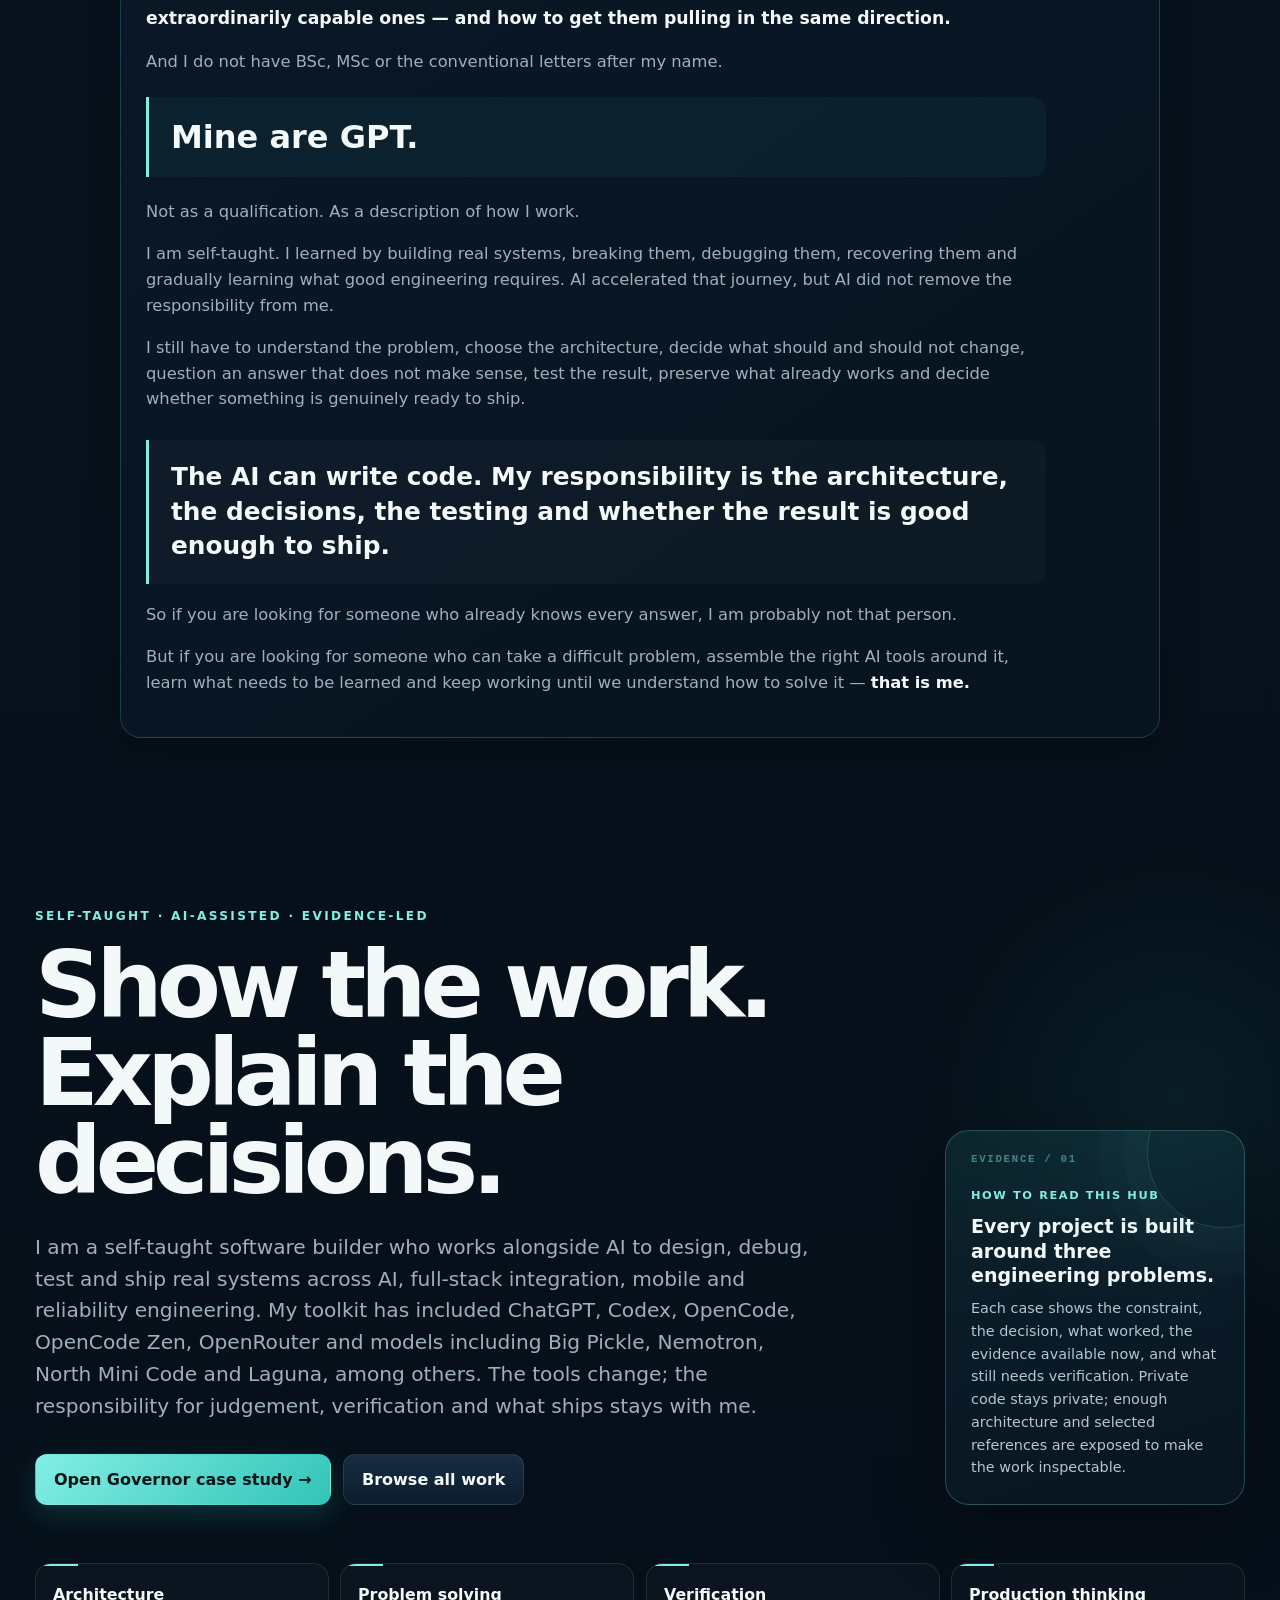
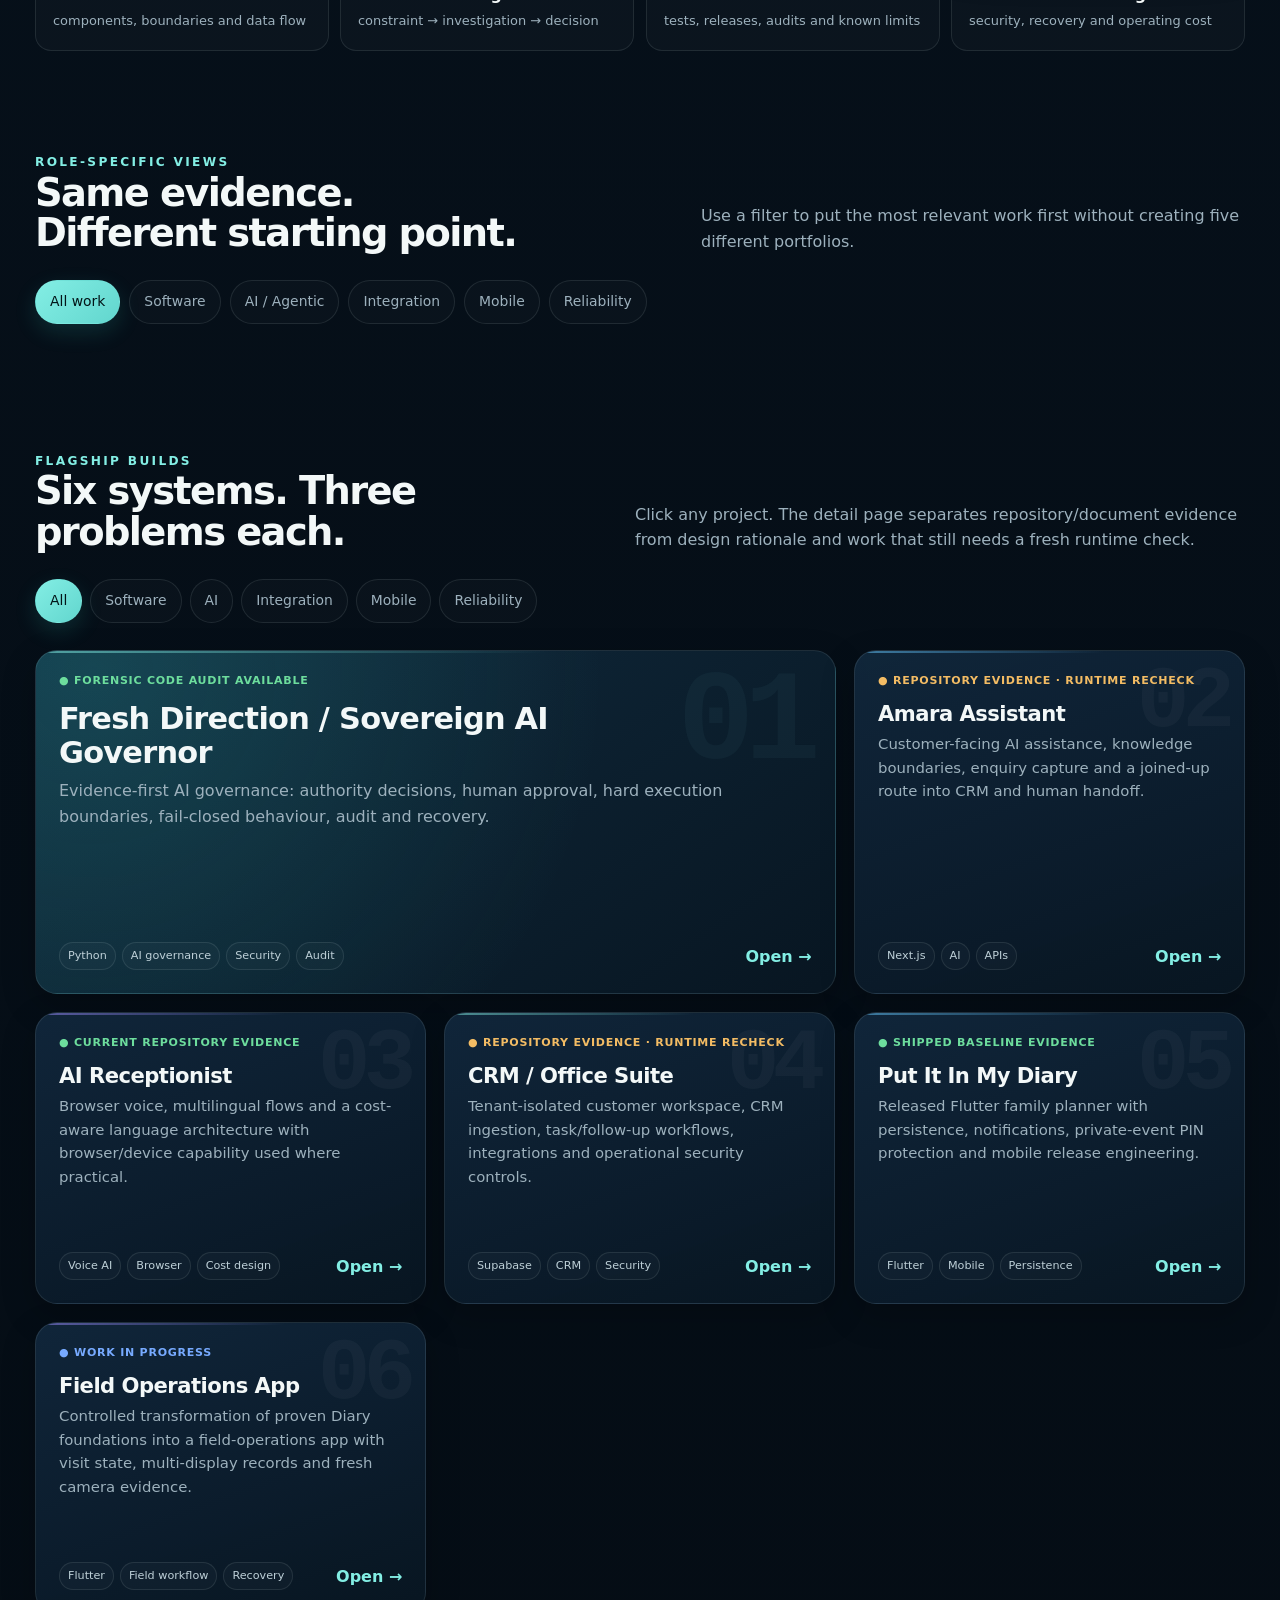
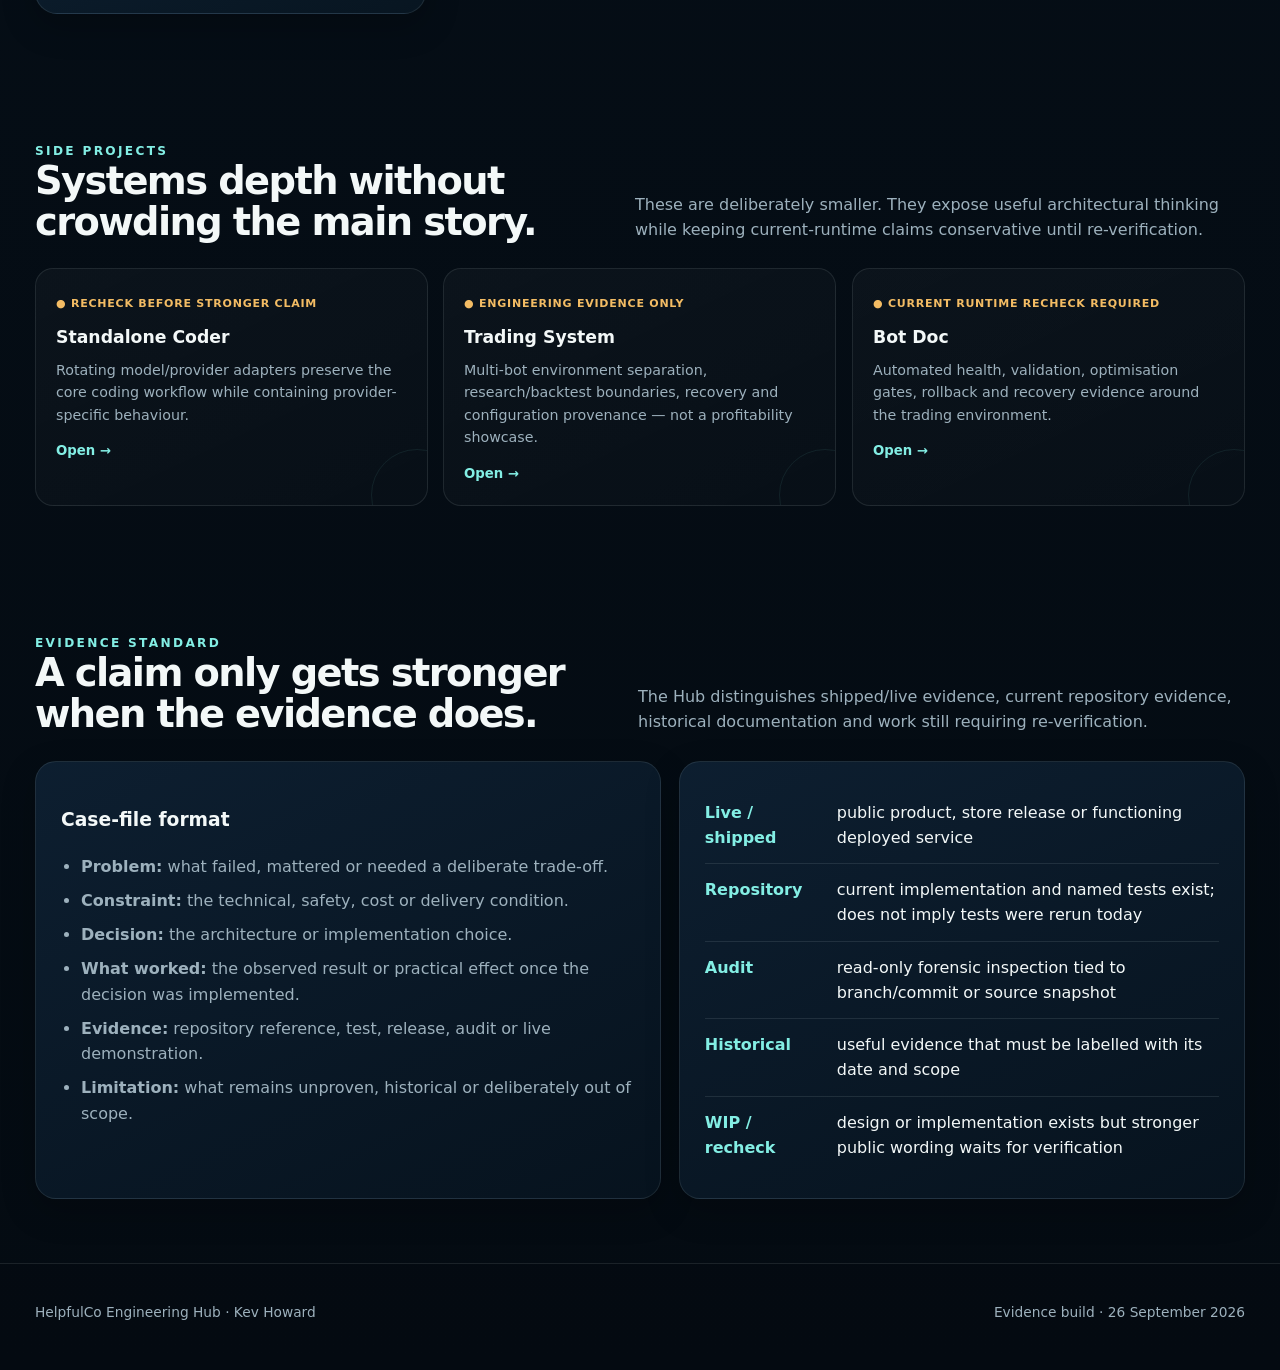
==== commit 4868cb47: "Finalise Hub personal statement and evidence flow wording" ====
--- a/index.html
+++ b/index.html
@@ -38,22 +38,22 @@
         </div>
 
         <div class="practice-panel" style="max-width:1040px;margin:18px auto 0;border-color:rgba(103,201,255,.22);background:linear-gradient(145deg,rgba(103,201,255,.07),rgba(10,24,38,.95) 38%,rgba(7,20,31,.98));">
-          <div class="kicker">How I learned to build software</div>
-          <h2 style="margin-top:8px;max-width:860px;">Self-taught. AI-assisted. Evidence-led.</h2>
-          <p style="color:var(--muted);font-size:1.02rem;max-width:900px;">I am self-taught.</p>
-          <p style="color:var(--muted);font-size:1.02rem;max-width:900px;">I did not come into software with a computer science degree, a graduate scheme or years inside an engineering department. I started with problems I wanted to solve and learned what I needed in order to solve them.</p>
-          <p style="color:var(--muted);font-size:1.02rem;max-width:900px;">I also learned at a time when something fundamentally different had become possible: <strong style="color:var(--text);">I could work alongside AI.</strong></p>
-          <p style="color:var(--muted);font-size:1.02rem;max-width:900px;">ChatGPT became part teacher, part technical partner, part sounding board and, occasionally, the thing I argued with until we found the real problem.</p>
-          <p style="color:var(--muted);font-size:1.02rem;max-width:900px;">That collaboration grew beyond one AI. I learned to work across a wider coding toolkit — including <strong style="color:var(--text);">OpenCode, Zen, Router with Big Pickle, Nemotron, Codex, North Minu and Laguna</strong>, to name a few — choosing different tools and models for different jobs rather than expecting one system to know everything.</p>
-          <p style="color:var(--muted);font-size:1.02rem;max-width:900px;">AI helped me move faster, but AI did not remove the need to understand what I was building. If anything, it made judgement more important. I still had to decide what the system should do, recognise when an answer was wrong, protect working code, test changes, investigate failures and decide when something was genuinely ready.</p>
-          <p style="color:var(--muted);font-size:1.02rem;max-width:900px;">That is how these projects were built.</p>
-          <blockquote style="margin:28px 0 18px;padding:20px 22px;border-left:3px solid var(--cyan);background:rgba(255,255,255,.025);border-radius:0 14px 14px 0;font-size:clamp(1.18rem,2.2vw,1.55rem);line-height:1.4;font-weight:800;max-width:900px;">Not by one person knowing everything, but by one person learning how to work with AI well enough to tackle things he could not have tackled alone a few years earlier.</blockquote>
-          <p style="color:var(--muted);font-size:1.02rem;max-width:900px;">I do not claim that means I can walk into any project already knowing every answer.</p>
-          <p style="color:var(--muted);font-size:1.02rem;max-width:900px;">I believe something more useful:</p>
-          <p style="font-size:1.12rem;max-width:900px;"><strong>Give me a problem, the right AI tools and enough time to understand it, and I am very difficult to stop.</strong></p>
-          <p style="color:var(--muted);font-size:1.02rem;max-width:900px;">I may not have the conventional letters after my name.</p>
+          <div class="kicker">How I work</div>
+          <h2 style="margin-top:8px;max-width:860px;">Architect the problem. Orchestrate the tools. Verify the result.</h2>
+          <p style="font-size:1.12rem;max-width:900px;"><strong>If you're looking for someone who can architect a solution and work effectively with some of the most capable AI coding tools available, that's where I am strongest.</strong></p>
+          <p style="color:var(--muted);font-size:1.02rem;max-width:900px;">I know how to give AI enough context to do useful work, break a large problem into manageable pieces, challenge a bad answer, switch tools when one reaches its limits, protect the parts that already work, and keep iterating until the evidence says the job is done.</p>
+          <p style="color:var(--muted);font-size:1.02rem;max-width:900px;">I have worked with <strong style="color:var(--text);">ChatGPT, Codex, OpenCode, OpenCode Zen, OpenRouter and models including Big Pickle, Nemotron, North Mini Code and Laguna</strong>, among others.</p>
+          <blockquote style="margin:28px 0 18px;padding:20px 22px;border-left:3px solid var(--cyan);background:rgba(255,255,255,.025);border-radius:0 14px 14px 0;font-size:clamp(1.18rem,2.2vw,1.55rem);line-height:1.4;font-weight:800;max-width:900px;">I don't need to be the person who knows every answer. I need to know how to assemble the right tools, ask the right questions, recognise when something is wrong and steer the work towards a working result.</blockquote>
+          <p style="color:var(--muted);font-size:1.02rem;max-width:900px;">That is the engineering skill I have developed.</p>
+          <p style="font-size:1.08rem;max-width:900px;"><strong>I may not be the best coder in the room. But I have learned how to work with some extraordinarily capable ones — and how to get them pulling in the same direction.</strong></p>
+          <p style="color:var(--muted);font-size:1.02rem;max-width:900px;">And I do not have BSc, MSc or the conventional letters after my name.</p>
           <blockquote style="margin:22px 0;padding:20px 22px;border-left:3px solid var(--teal-bright);background:rgba(50,196,184,.06);border-radius:0 14px 14px 0;font-size:clamp(1.4rem,2.8vw,2rem);line-height:1.25;font-weight:900;max-width:900px;">Mine are GPT.</blockquote>
-          <p style="color:var(--muted);font-size:1.02rem;max-width:900px;">And I have the working software, failed experiments, recovered systems, tests, audits and engineering decisions to show what that collaboration can produce.</p>
+          <p style="color:var(--muted);font-size:1.02rem;max-width:900px;">Not as a qualification. As a description of how I work.</p>
+          <p style="color:var(--muted);font-size:1.02rem;max-width:900px;">I am self-taught. I learned by building real systems, breaking them, debugging them, recovering them and gradually learning what good engineering requires. AI accelerated that journey, but AI did not remove the responsibility from me.</p>
+          <p style="color:var(--muted);font-size:1.02rem;max-width:900px;">I still have to understand the problem, choose the architecture, decide what should and should not change, question an answer that does not make sense, test the result, preserve what already works and decide whether something is genuinely ready to ship.</p>
+          <blockquote style="margin:28px 0 18px;padding:20px 22px;border-left:3px solid var(--teal-bright);background:rgba(255,255,255,.025);border-radius:0 14px 14px 0;font-size:clamp(1.18rem,2.2vw,1.55rem);line-height:1.4;font-weight:800;max-width:900px;">The AI can write code. My responsibility is the architecture, the decisions, the testing and whether the result is good enough to ship.</blockquote>
+          <p style="color:var(--muted);font-size:1.02rem;max-width:900px;">So if you are looking for someone who already knows every answer, I am probably not that person.</p>
+          <p style="color:var(--muted);font-size:1.02rem;max-width:900px;">But if you are looking for someone who can take a difficult problem, assemble the right AI tools around it, learn what needs to be learned and keep working until we understand how to solve it — <strong style="color:var(--text);">that is me.</strong></p>
         </div>
       </div>
     </section>
@@ -64,13 +64,13 @@
           <div>
             <div class="kicker">Self-taught · AI-assisted · Evidence-led</div>
             <h1>Show the work.<br/>Explain the decisions.</h1>
-            <p>I am a self-taught software builder who works alongside AI to design, debug, test and ship real systems across AI, full-stack integration, mobile and reliability engineering. My toolkit has included ChatGPT, OpenCode, Zen, Router with Big Pickle, Nemotron, Codex, North Minu and Laguna, among others. The tools change; the responsibility for judgement, verification and what ships stays with me.</p>
+            <p>I am a self-taught software builder who works alongside AI to design, debug, test and ship real systems across AI, full-stack integration, mobile and reliability engineering. My toolkit has included ChatGPT, Codex, OpenCode, OpenCode Zen, OpenRouter and models including Big Pickle, Nemotron, North Mini Code and Laguna, among others. The tools change; the responsibility for judgement, verification and what ships stays with me.</p>
             <div class="hero-actions"><a class="btn primary" href="governor.html">Open Governor case study →</a><a class="btn ghost" href="#projects">Browse all work</a></div>
           </div>
           <aside class="hero-note" aria-label="How to read this portfolio">
             <div class="eyebrow">How to read this Hub</div>
             <strong>Every project is built around three engineering problems.</strong>
-            <p>Each case shows the constraint, the decision, evidence available now, and what still needs verification. Private code stays private; enough architecture and selected references are exposed to make the work inspectable.</p>
+            <p>Each case shows the constraint, the decision, what worked, the evidence available now, and what still needs verification. Private code stays private; enough architecture and selected references are exposed to make the work inspectable.</p>
           </aside>
         </div>
 
@@ -112,7 +112,7 @@
           </a>
 
           <a class="card" href="project.html?id=amara" data-roles="software integration ai" data-project="amara">
-            <div class="status verified">● Current repository evidence</div><h3>Amara Assistant</h3><p>Customer-facing AI assistance, knowledge boundaries, enquiry capture and a joined-up route into CRM and human handoff.</p>
+            <div class="status recheck">● Repository evidence · runtime recheck</div><h3>Amara Assistant</h3><p>Customer-facing AI assistance, knowledge boundaries, enquiry capture and a joined-up route into CRM and human handoff.</p>
             <div class="card-footer"><div class="tags"><span class="tag">Next.js</span><span class="tag">AI</span><span class="tag">APIs</span></div><span class="arrow">Open →</span></div>
           </a>
 
@@ -122,7 +122,7 @@
           </a>
 
           <a class="card" href="project.html?id=crm" data-roles="software integration quality" data-project="crm">
-            <div class="status verified">● Current repository evidence</div><h3>CRM / Office Suite</h3><p>Tenant-isolated customer workspace, CRM ingestion, task/follow-up workflows, integrations and operational security controls.</p>
+            <div class="status recheck">● Repository evidence · runtime recheck</div><h3>CRM / Office Suite</h3><p>Tenant-isolated customer workspace, CRM ingestion, task/follow-up workflows, integrations and operational security controls.</p>
             <div class="card-footer"><div class="tags"><span class="tag">Supabase</span><span class="tag">CRM</span><span class="tag">Security</span></div><span class="arrow">Open →</span></div>
           </a>
 
@@ -156,7 +156,7 @@
         <div class="practice">
           <div class="practice-panel">
             <h3>Case-file format</h3>
-            <ul><li><strong>Problem:</strong> what failed, mattered or needed a deliberate trade-off.</li><li><strong>Constraint:</strong> the technical, safety, cost or delivery condition.</li><li><strong>Decision:</strong> the architecture or implementation choice.</li><li><strong>Evidence:</strong> repository reference, test, release, audit or live demonstration.</li><li><strong>Limitation:</strong> what remains unproven, historical or deliberately out of scope.</li></ul>
+            <ul><li><strong>Problem:</strong> what failed, mattered or needed a deliberate trade-off.</li><li><strong>Constraint:</strong> the technical, safety, cost or delivery condition.</li><li><strong>Decision:</strong> the architecture or implementation choice.</li><li><strong>What worked:</strong> the observed result or practical effect once the decision was implemented.</li><li><strong>Evidence:</strong> repository reference, test, release, audit or live demonstration.</li><li><strong>Limitation:</strong> what remains unproven, historical or deliberately out of scope.</li></ul>
           </div>
           <div class="practice-panel">
             <div class="level"><strong>Live / shipped</strong><span>public product, store release or functioning deployed service</span></div>
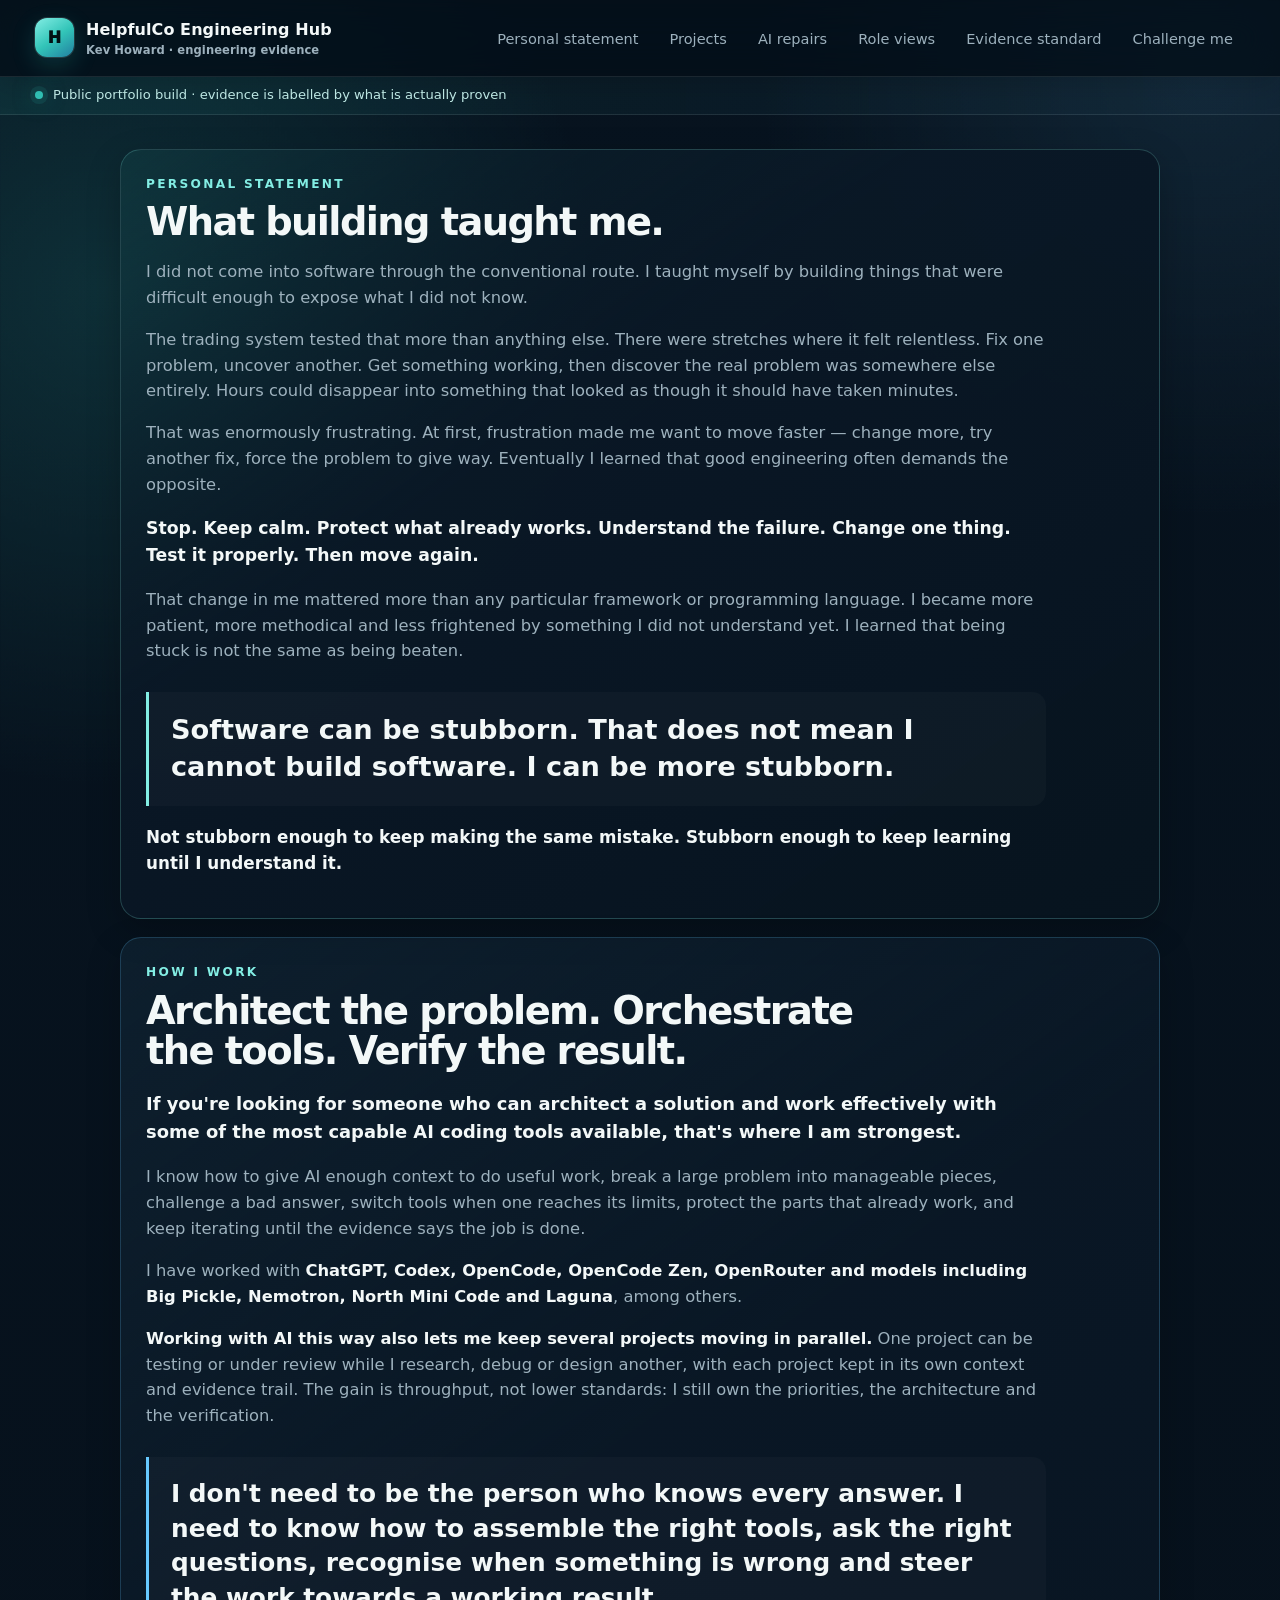
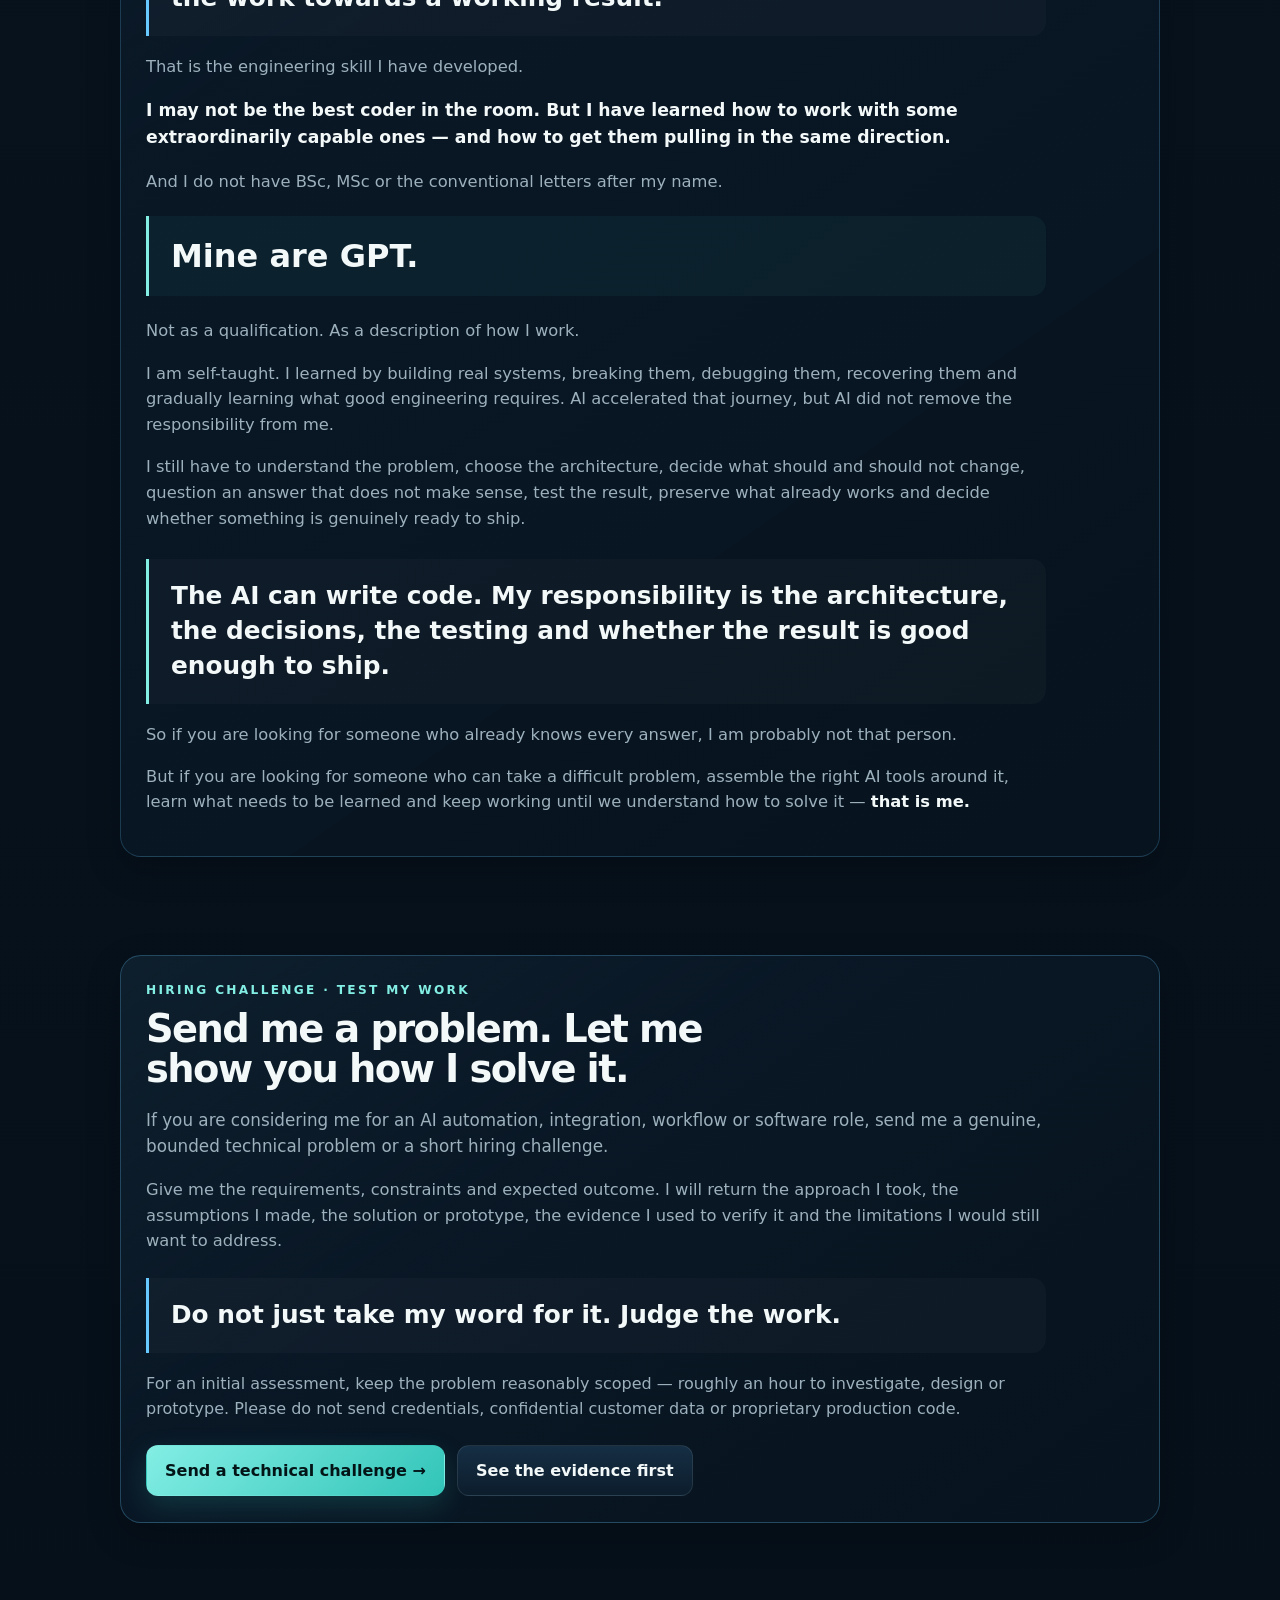
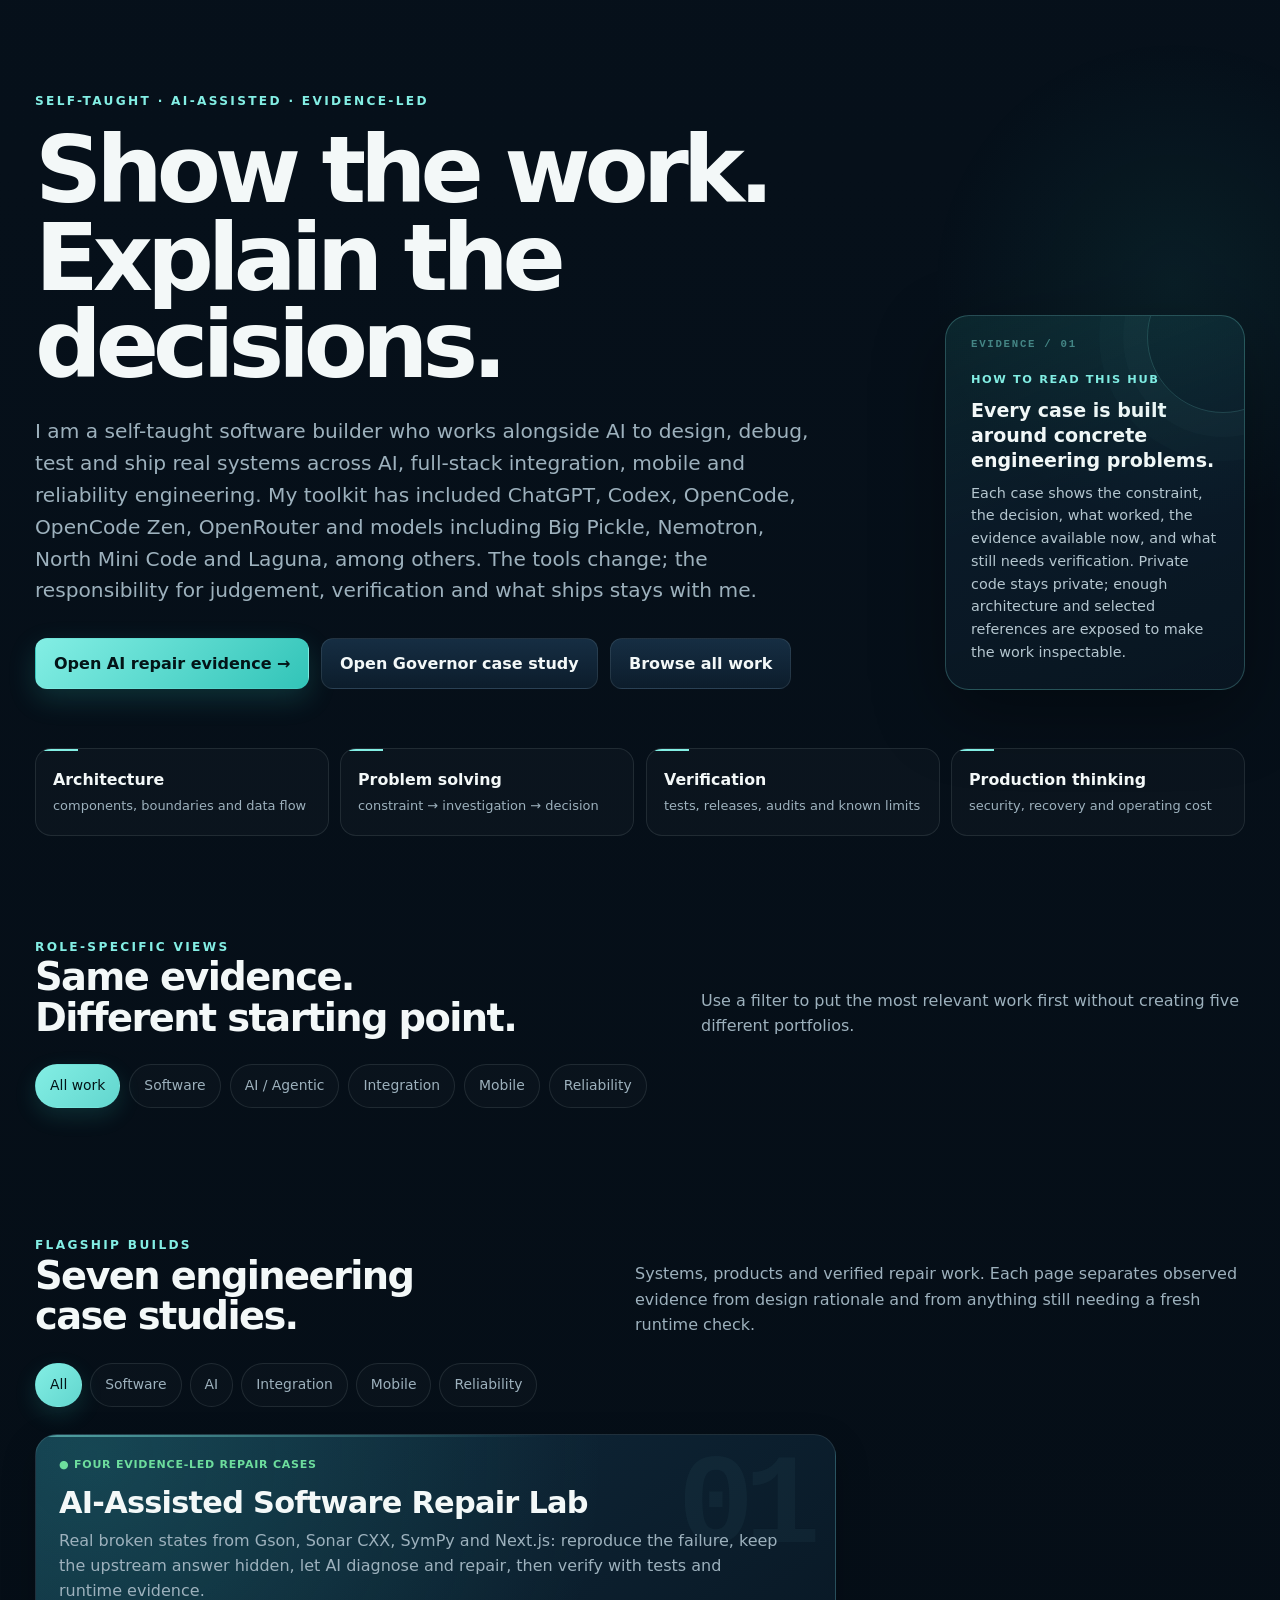
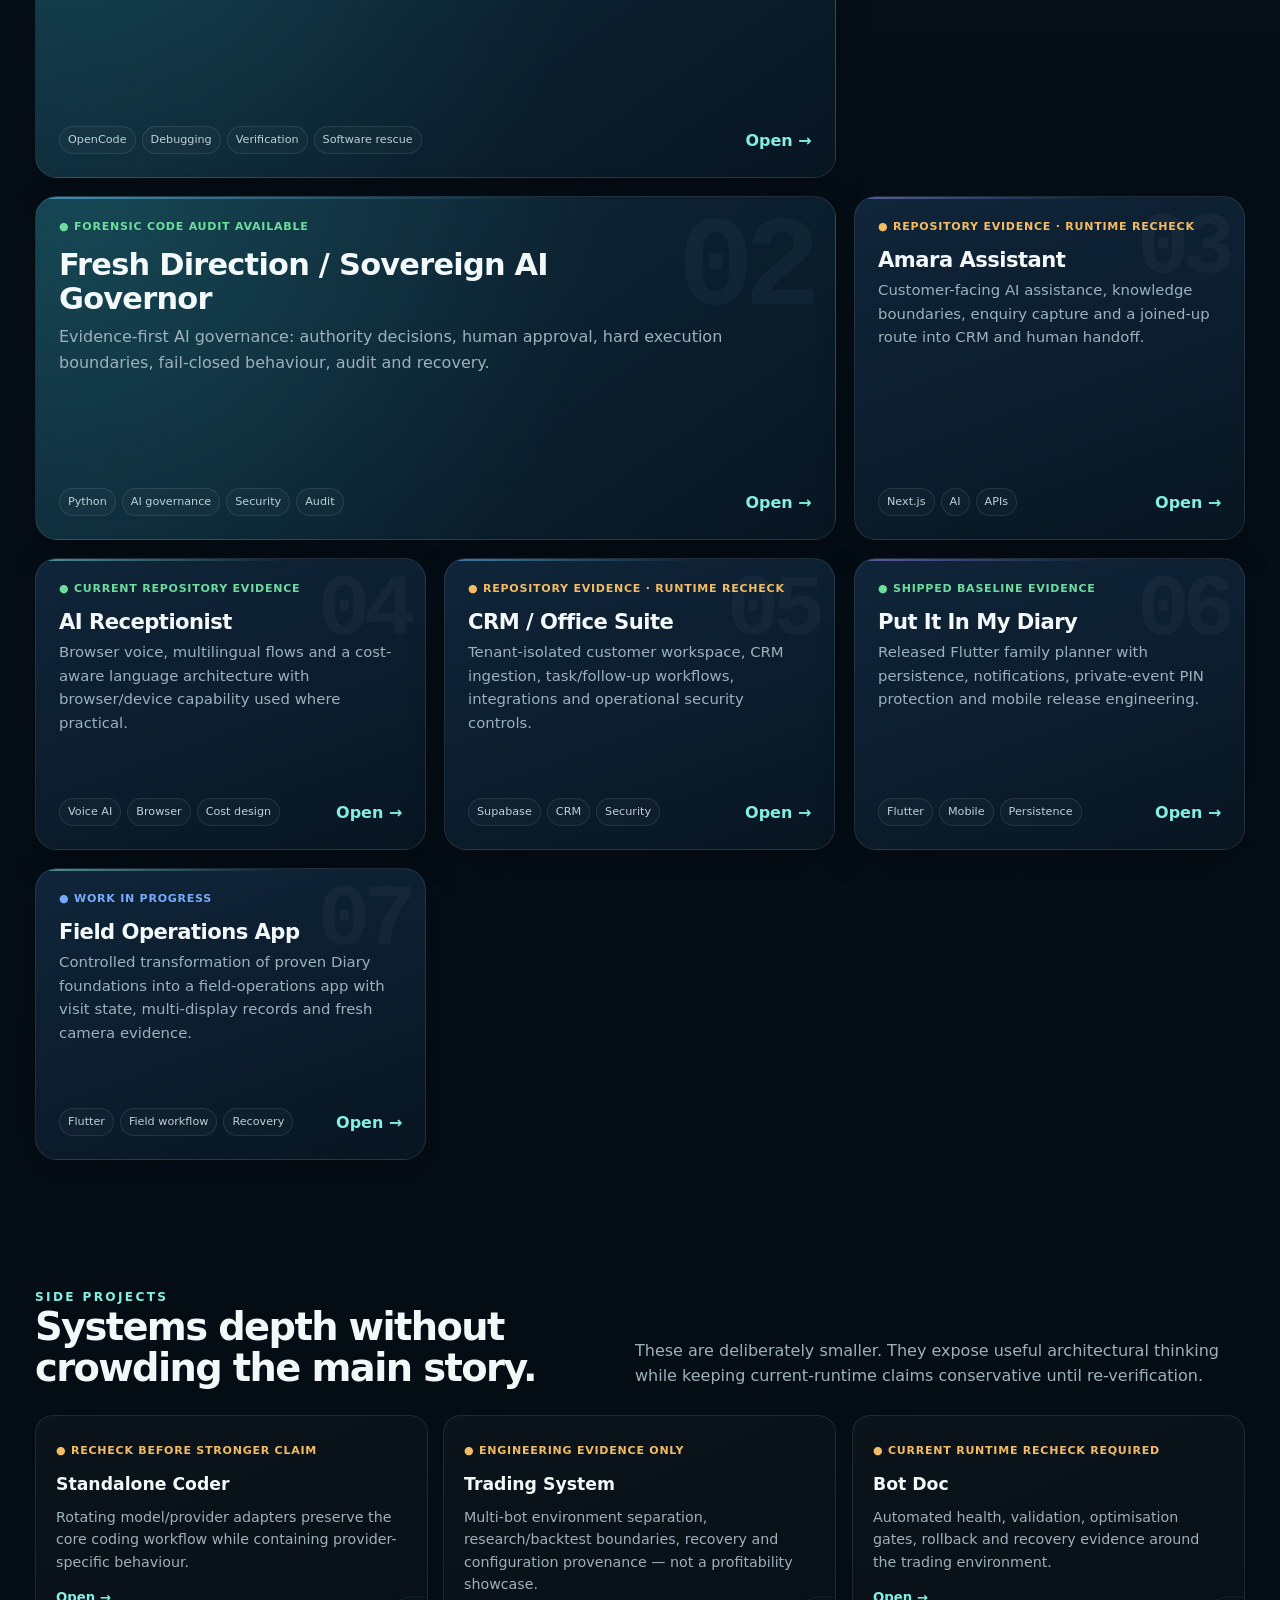
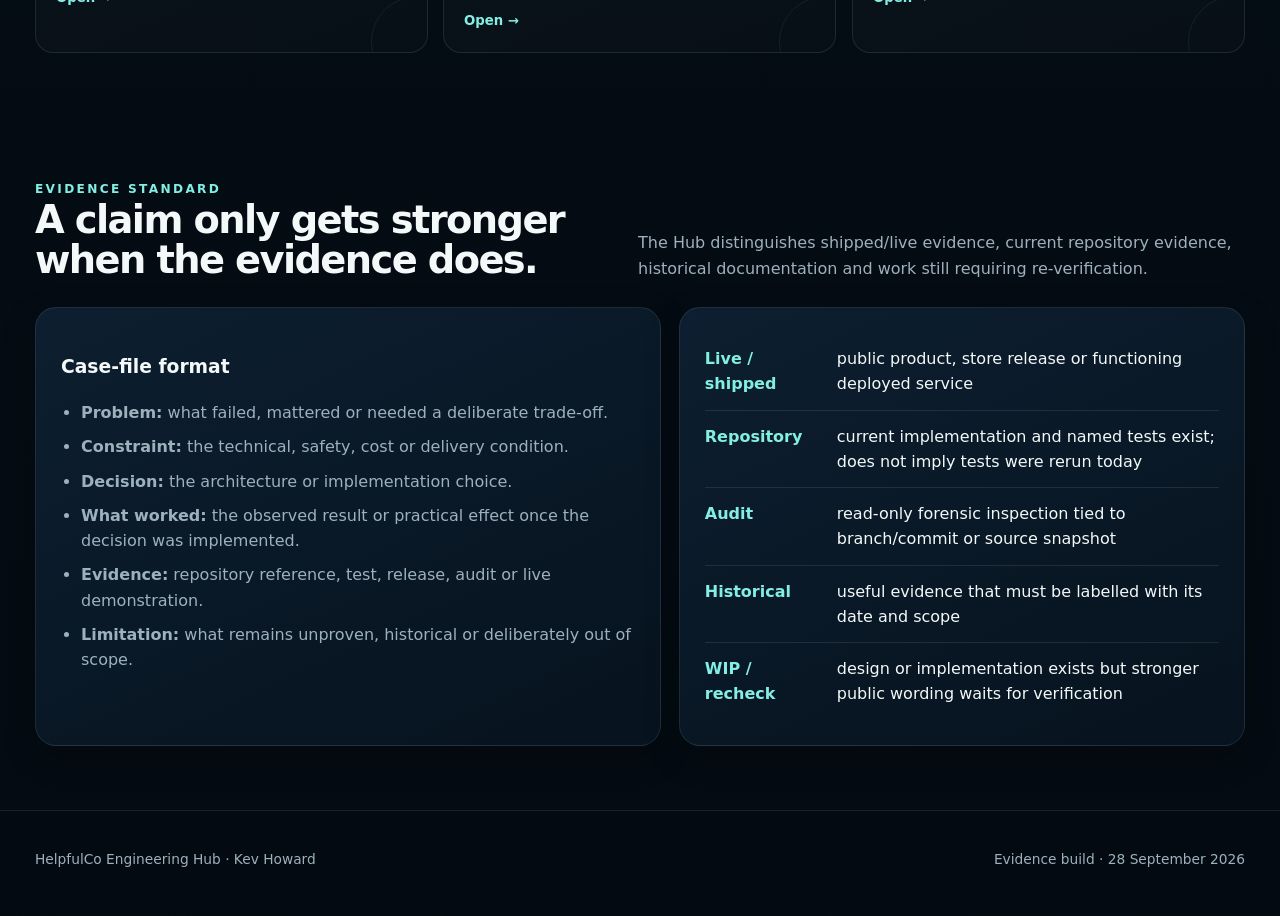
==== commit d77ccda1: "Feature AI-assisted software repair evidence on Engineering Hub" ====
--- a/index.html
+++ b/index.html
@@ -4,20 +4,20 @@
   <meta charset="utf-8" />
   <meta name="viewport" content="width=device-width, initial-scale=1" />
   <title>HelpfulCo Engineering Hub | Kev Howard</title>
-  <meta name="description" content="Engineering portfolio for Kev Howard: self-taught, AI-assisted engineering across AI governance, full-stack systems, voice, CRM, Flutter mobile, automation and reliability work, with evidence and limitations." />
+  <meta name="description" content="Engineering portfolio for Kev Howard: self-taught, AI-assisted engineering across software repair, AI governance, full-stack systems, voice, CRM, Flutter mobile, automation and reliability work, with evidence and limitations." />
   <meta name="theme-color" content="#08131e" />
   <meta property="og:title" content="HelpfulCo Engineering Hub | Kev Howard" />
-  <meta property="og:description" content="Self-taught. AI-assisted. Evidence-led. Engineering evidence, not claims: architecture, decisions, tests, incidents and honest limitations across real software builds." />
+  <meta property="og:description" content="Self-taught. AI-assisted. Evidence-led. Engineering evidence, not claims: architecture, verified software repairs, decisions, tests, incidents and honest limitations across real software builds." />
   <meta property="og:type" content="website" />
   <link rel="stylesheet" href="styles.css" />
-  <script type="application/ld+json">{"@context":"https://schema.org","@type":"Person","name":"Kev Howard","worksFor":{"@type":"Organization","name":"HelpfulCo Innovations"},"knowsAbout":["AI engineering","AI governance","Full-stack software","Systems integration","Flutter mobile development","Software reliability","AI-assisted software development"]}</script>
+  <script type="application/ld+json">{"@context":"https://schema.org","@type":"Person","name":"Kev Howard","worksFor":{"@type":"Organization","name":"HelpfulCo Innovations"},"knowsAbout":["AI engineering","AI governance","Full-stack software","Systems integration","Flutter mobile development","Software reliability","AI-assisted software development","Software debugging and repair"]}</script>
 </head>
 <body>
   <a class="skip-link" href="#main">Skip to content</a>
   <header class="site-header">
     <div class="container nav">
       <a class="brand" href="index.html" aria-label="HelpfulCo Engineering Hub home"><span class="brand-mark">H</span><span>HelpfulCo Engineering Hub<small>Kev Howard · engineering evidence</small></span></a>
-      <nav class="nav-links" aria-label="Primary"><a href="#personal-statement">Personal statement</a><a href="#projects">Projects</a><a href="#roles">Role views</a><a href="#practice">Evidence standard</a></nav>
+      <nav class="nav-links" aria-label="Primary"><a href="#personal-statement">Personal statement</a><a href="#projects">Projects</a><a href="repairs.html">AI repairs</a><a href="#roles">Role views</a><a href="#practice">Evidence standard</a></nav>
     </div>
   </header>
   <div class="status-strip"><div class="container"><span class="dot"></span><span>Public portfolio build · evidence is labelled by what is actually proven</span></div></div>
@@ -65,11 +65,11 @@
             <div class="kicker">Self-taught · AI-assisted · Evidence-led</div>
             <h1>Show the work.<br/>Explain the decisions.</h1>
             <p>I am a self-taught software builder who works alongside AI to design, debug, test and ship real systems across AI, full-stack integration, mobile and reliability engineering. My toolkit has included ChatGPT, Codex, OpenCode, OpenCode Zen, OpenRouter and models including Big Pickle, Nemotron, North Mini Code and Laguna, among others. The tools change; the responsibility for judgement, verification and what ships stays with me.</p>
-            <div class="hero-actions"><a class="btn primary" href="governor.html">Open Governor case study →</a><a class="btn ghost" href="#projects">Browse all work</a></div>
+            <div class="hero-actions"><a class="btn primary" href="repairs.html">Open AI repair evidence →</a><a class="btn ghost" href="governor.html">Open Governor case study</a><a class="btn ghost" href="#projects">Browse all work</a></div>
           </div>
           <aside class="hero-note" aria-label="How to read this portfolio">
             <div class="eyebrow">How to read this Hub</div>
-            <strong>Every project is built around three engineering problems.</strong>
+            <strong>Every case is built around concrete engineering problems.</strong>
             <p>Each case shows the constraint, the decision, what worked, the evidence available now, and what still needs verification. Private code stays private; enough architecture and selected references are exposed to make the work inspectable.</p>
           </aside>
         </div>
@@ -99,11 +99,18 @@
 
     <section id="projects">
       <div class="container">
-        <div class="section-head"><div><div class="kicker">Flagship builds</div><h2>Six systems. Three problems each.</h2></div><p>Click any project. The detail page separates repository/document evidence from design rationale and work that still needs a fresh runtime check.</p></div>
+        <div class="section-head"><div><div class="kicker">Flagship builds</div><h2>Seven engineering case studies.</h2></div><p>Systems, products and verified repair work. Each page separates observed evidence from design rationale and from anything still needing a fresh runtime check.</p></div>
         <div class="filters" aria-label="Filter flagship projects">
           <button class="filter active" data-filter="all">All</button><button class="filter" data-filter="software">Software</button><button class="filter" data-filter="ai">AI</button><button class="filter" data-filter="integration">Integration</button><button class="filter" data-filter="mobile">Mobile</button><button class="filter" data-filter="quality">Reliability</button>
         </div>
         <div class="grid" id="flagship-grid">
+          <a class="card feature-card" href="repairs.html" data-roles="ai software integration quality" data-project="repairs">
+            <div class="status verified">● Four evidence-led repair cases</div>
+            <h3>AI-Assisted Software Repair Lab</h3>
+            <p>Real broken states from Gson, Sonar CXX, SymPy and Next.js: reproduce the failure, keep the upstream answer hidden, let AI diagnose and repair, then verify with tests and runtime evidence.</p>
+            <div class="card-footer"><div class="tags"><span class="tag">OpenCode</span><span class="tag">Debugging</span><span class="tag">Verification</span><span class="tag">Software rescue</span></div><span class="arrow">Open →</span></div>
+          </a>
+
           <a class="card feature-card" href="governor.html" data-roles="ai software integration quality" data-project="governor">
             <div class="status verified">● Forensic code audit available</div>
             <h3>Fresh Direction / Sovereign AI Governor</h3>
@@ -170,8 +177,8 @@
     </section>
   </main>
 
-  <footer class="footer"><div class="container footer-row"><span>HelpfulCo Engineering Hub · Kev Howard</span><span>Evidence build · 26 September 2026</span></div></footer>
+  <footer class="footer"><div class="container footer-row"><span>HelpfulCo Engineering Hub · Kev Howard</span><span>Evidence build · 28 September 2026</span></div></footer>
   <script src="projects.js"></script>
   <script src="app.js"></script>
 </body>
-</html>
+</html>
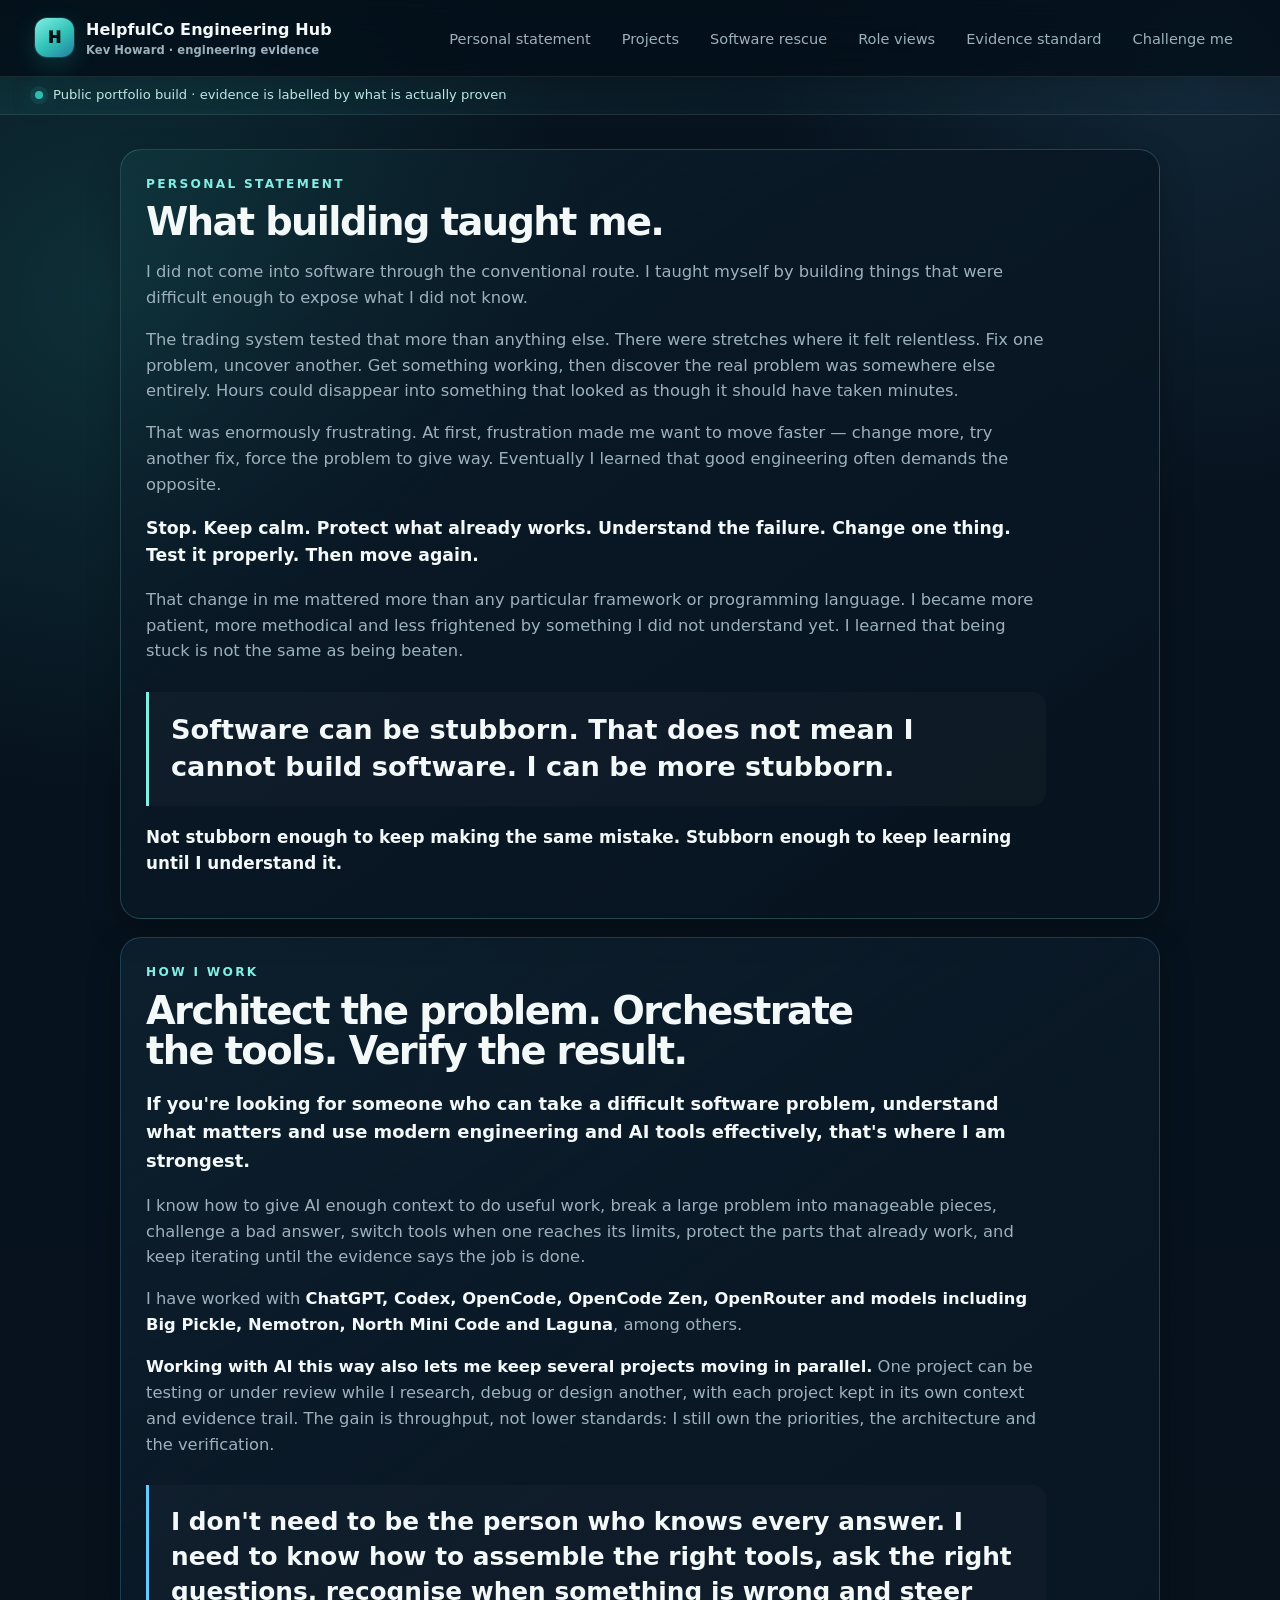
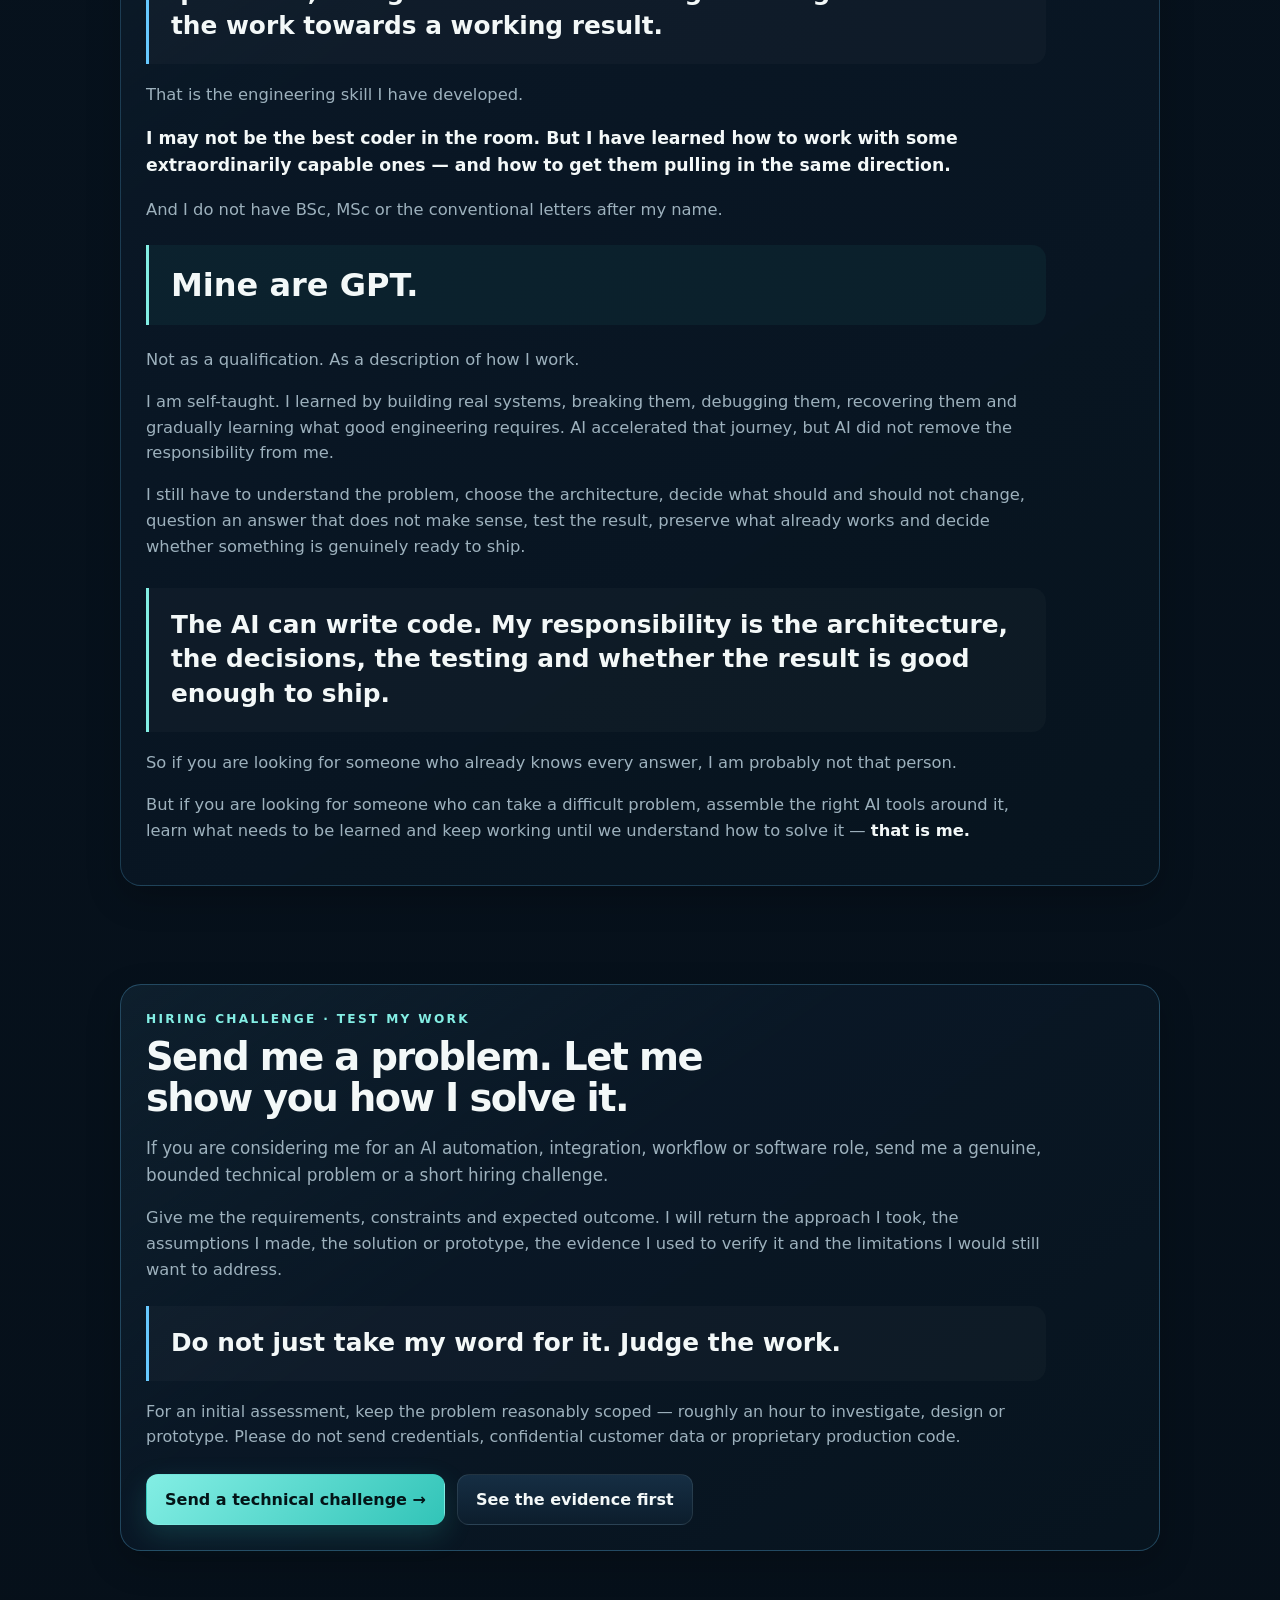
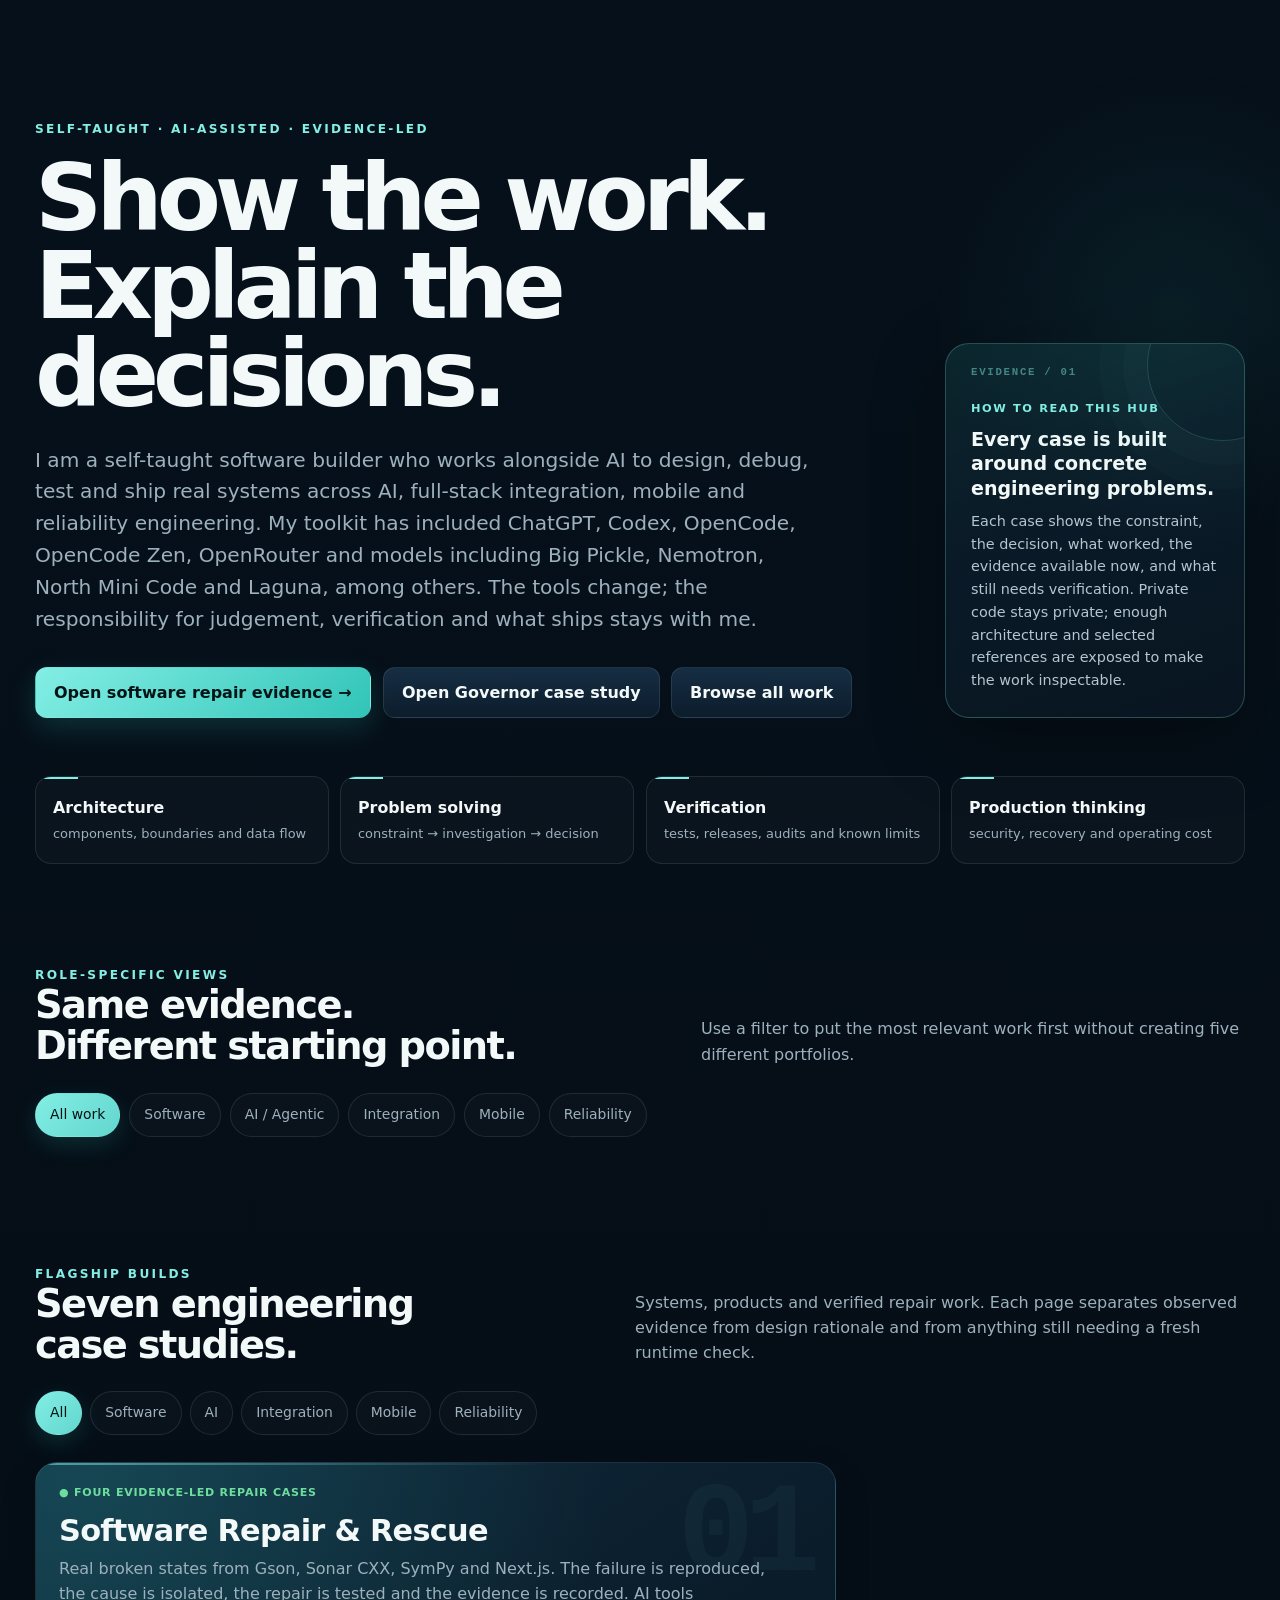
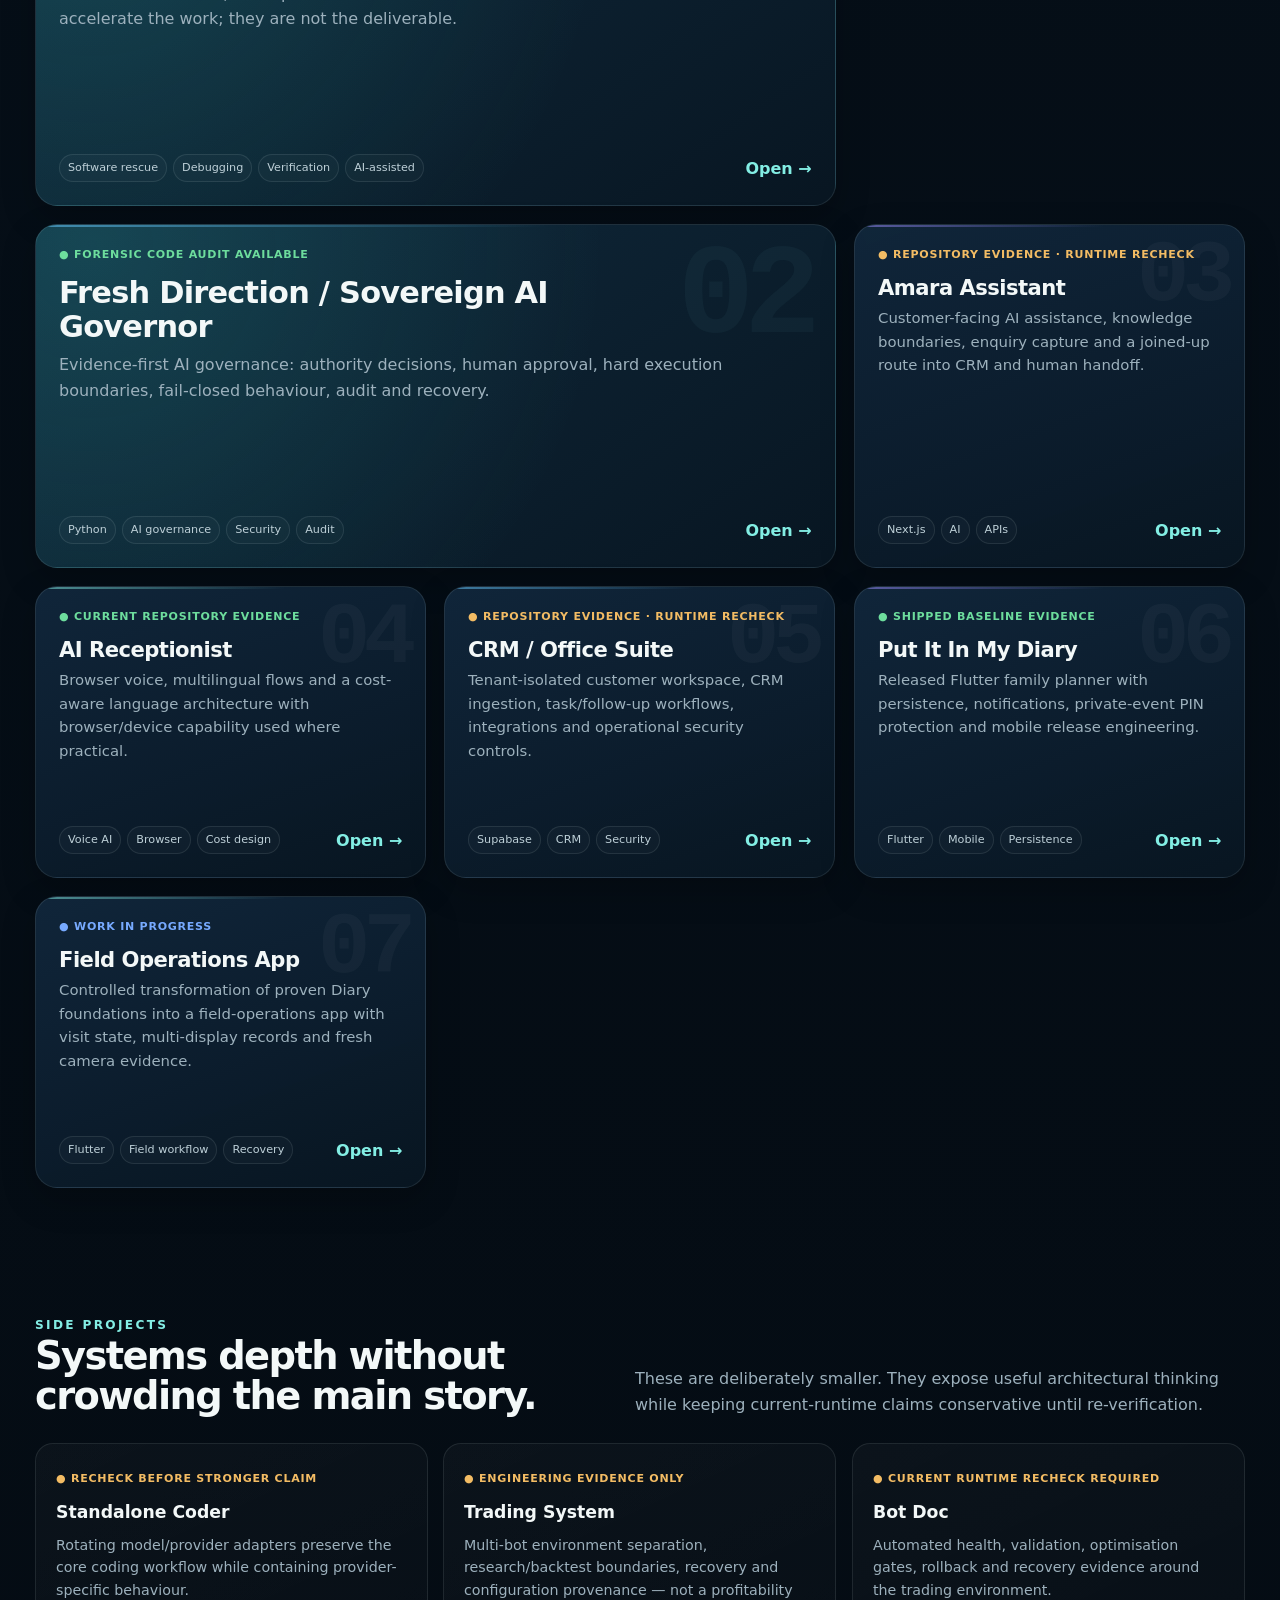
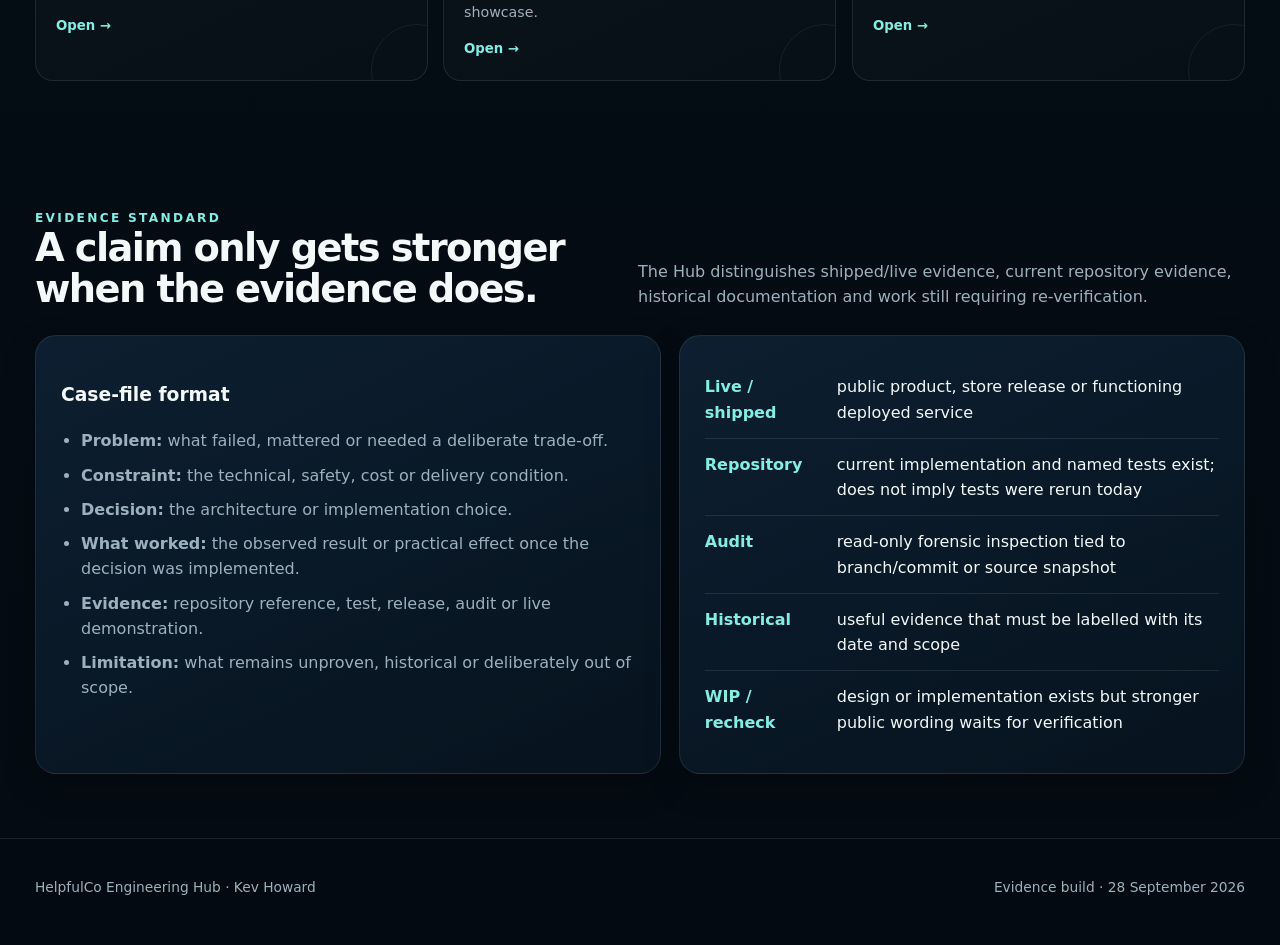
==== commit 0fae8b7e: "Lead Engineering Hub with software rescue outcomes" ====
--- a/index.html
+++ b/index.html
@@ -17,7 +17,7 @@
   <header class="site-header">
     <div class="container nav">
       <a class="brand" href="index.html" aria-label="HelpfulCo Engineering Hub home"><span class="brand-mark">H</span><span>HelpfulCo Engineering Hub<small>Kev Howard · engineering evidence</small></span></a>
-      <nav class="nav-links" aria-label="Primary"><a href="#personal-statement">Personal statement</a><a href="#projects">Projects</a><a href="repairs.html">AI repairs</a><a href="#roles">Role views</a><a href="#practice">Evidence standard</a></nav>
+      <nav class="nav-links" aria-label="Primary"><a href="#personal-statement">Personal statement</a><a href="#projects">Projects</a><a href="repairs.html">Software rescue</a><a href="#roles">Role views</a><a href="#practice">Evidence standard</a></nav>
     </div>
   </header>
   <div class="status-strip"><div class="container"><span class="dot"></span><span>Public portfolio build · evidence is labelled by what is actually proven</span></div></div>
@@ -40,7 +40,7 @@
         <div class="practice-panel" style="max-width:1040px;margin:18px auto 0;border-color:rgba(103,201,255,.22);background:linear-gradient(145deg,rgba(103,201,255,.07),rgba(10,24,38,.95) 38%,rgba(7,20,31,.98));">
           <div class="kicker">How I work</div>
           <h2 style="margin-top:8px;max-width:860px;">Architect the problem. Orchestrate the tools. Verify the result.</h2>
-          <p style="font-size:1.12rem;max-width:900px;"><strong>If you're looking for someone who can architect a solution and work effectively with some of the most capable AI coding tools available, that's where I am strongest.</strong></p>
+          <p style="font-size:1.12rem;max-width:900px;"><strong>If you're looking for someone who can take a difficult software problem, understand what matters and use modern engineering and AI tools effectively, that's where I am strongest.</strong></p>
           <p style="color:var(--muted);font-size:1.02rem;max-width:900px;">I know how to give AI enough context to do useful work, break a large problem into manageable pieces, challenge a bad answer, switch tools when one reaches its limits, protect the parts that already work, and keep iterating until the evidence says the job is done.</p>
           <p style="color:var(--muted);font-size:1.02rem;max-width:900px;">I have worked with <strong style="color:var(--text);">ChatGPT, Codex, OpenCode, OpenCode Zen, OpenRouter and models including Big Pickle, Nemotron, North Mini Code and Laguna</strong>, among others.</p>
           <blockquote style="margin:28px 0 18px;padding:20px 22px;border-left:3px solid var(--cyan);background:rgba(255,255,255,.025);border-radius:0 14px 14px 0;font-size:clamp(1.18rem,2.2vw,1.55rem);line-height:1.4;font-weight:800;max-width:900px;">I don't need to be the person who knows every answer. I need to know how to assemble the right tools, ask the right questions, recognise when something is wrong and steer the work towards a working result.</blockquote>
@@ -65,7 +65,7 @@
             <div class="kicker">Self-taught · AI-assisted · Evidence-led</div>
             <h1>Show the work.<br/>Explain the decisions.</h1>
             <p>I am a self-taught software builder who works alongside AI to design, debug, test and ship real systems across AI, full-stack integration, mobile and reliability engineering. My toolkit has included ChatGPT, Codex, OpenCode, OpenCode Zen, OpenRouter and models including Big Pickle, Nemotron, North Mini Code and Laguna, among others. The tools change; the responsibility for judgement, verification and what ships stays with me.</p>
-            <div class="hero-actions"><a class="btn primary" href="repairs.html">Open AI repair evidence →</a><a class="btn ghost" href="governor.html">Open Governor case study</a><a class="btn ghost" href="#projects">Browse all work</a></div>
+            <div class="hero-actions"><a class="btn primary" href="repairs.html">Open software repair evidence →</a><a class="btn ghost" href="governor.html">Open Governor case study</a><a class="btn ghost" href="#projects">Browse all work</a></div>
           </div>
           <aside class="hero-note" aria-label="How to read this portfolio">
             <div class="eyebrow">How to read this Hub</div>
@@ -106,9 +106,9 @@
         <div class="grid" id="flagship-grid">
           <a class="card feature-card" href="repairs.html" data-roles="ai software integration quality" data-project="repairs">
             <div class="status verified">● Four evidence-led repair cases</div>
-            <h3>AI-Assisted Software Repair Lab</h3>
-            <p>Real broken states from Gson, Sonar CXX, SymPy and Next.js: reproduce the failure, keep the upstream answer hidden, let AI diagnose and repair, then verify with tests and runtime evidence.</p>
-            <div class="card-footer"><div class="tags"><span class="tag">OpenCode</span><span class="tag">Debugging</span><span class="tag">Verification</span><span class="tag">Software rescue</span></div><span class="arrow">Open →</span></div>
+            <h3>Software Repair & Rescue</h3>
+            <p>Real broken states from Gson, Sonar CXX, SymPy and Next.js. The failure is reproduced, the cause is isolated, the repair is tested and the evidence is recorded. AI tools accelerate the work; they are not the deliverable.</p>
+            <div class="card-footer"><div class="tags"><span class="tag">Software rescue</span><span class="tag">Debugging</span><span class="tag">Verification</span><span class="tag">AI-assisted</span></div><span class="arrow">Open →</span></div>
           </a>
 
           <a class="card feature-card" href="governor.html" data-roles="ai software integration quality" data-project="governor">
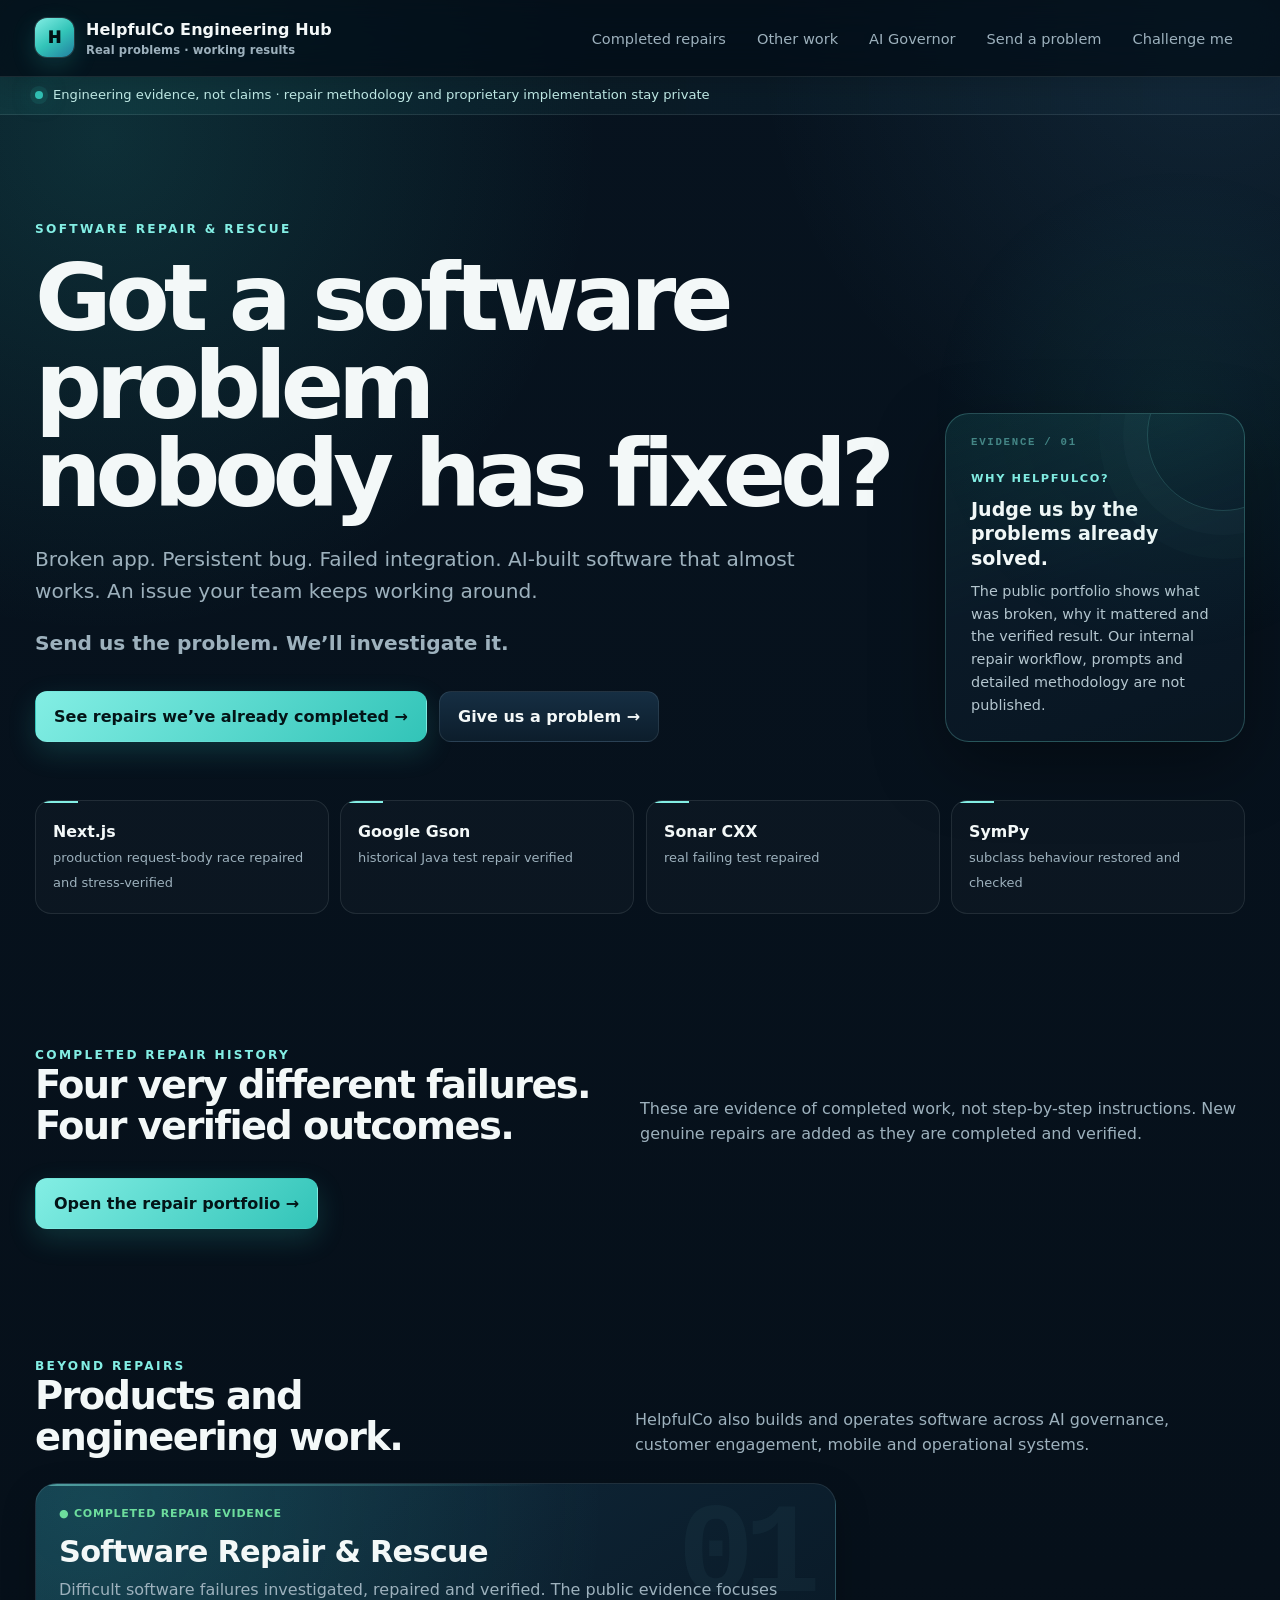
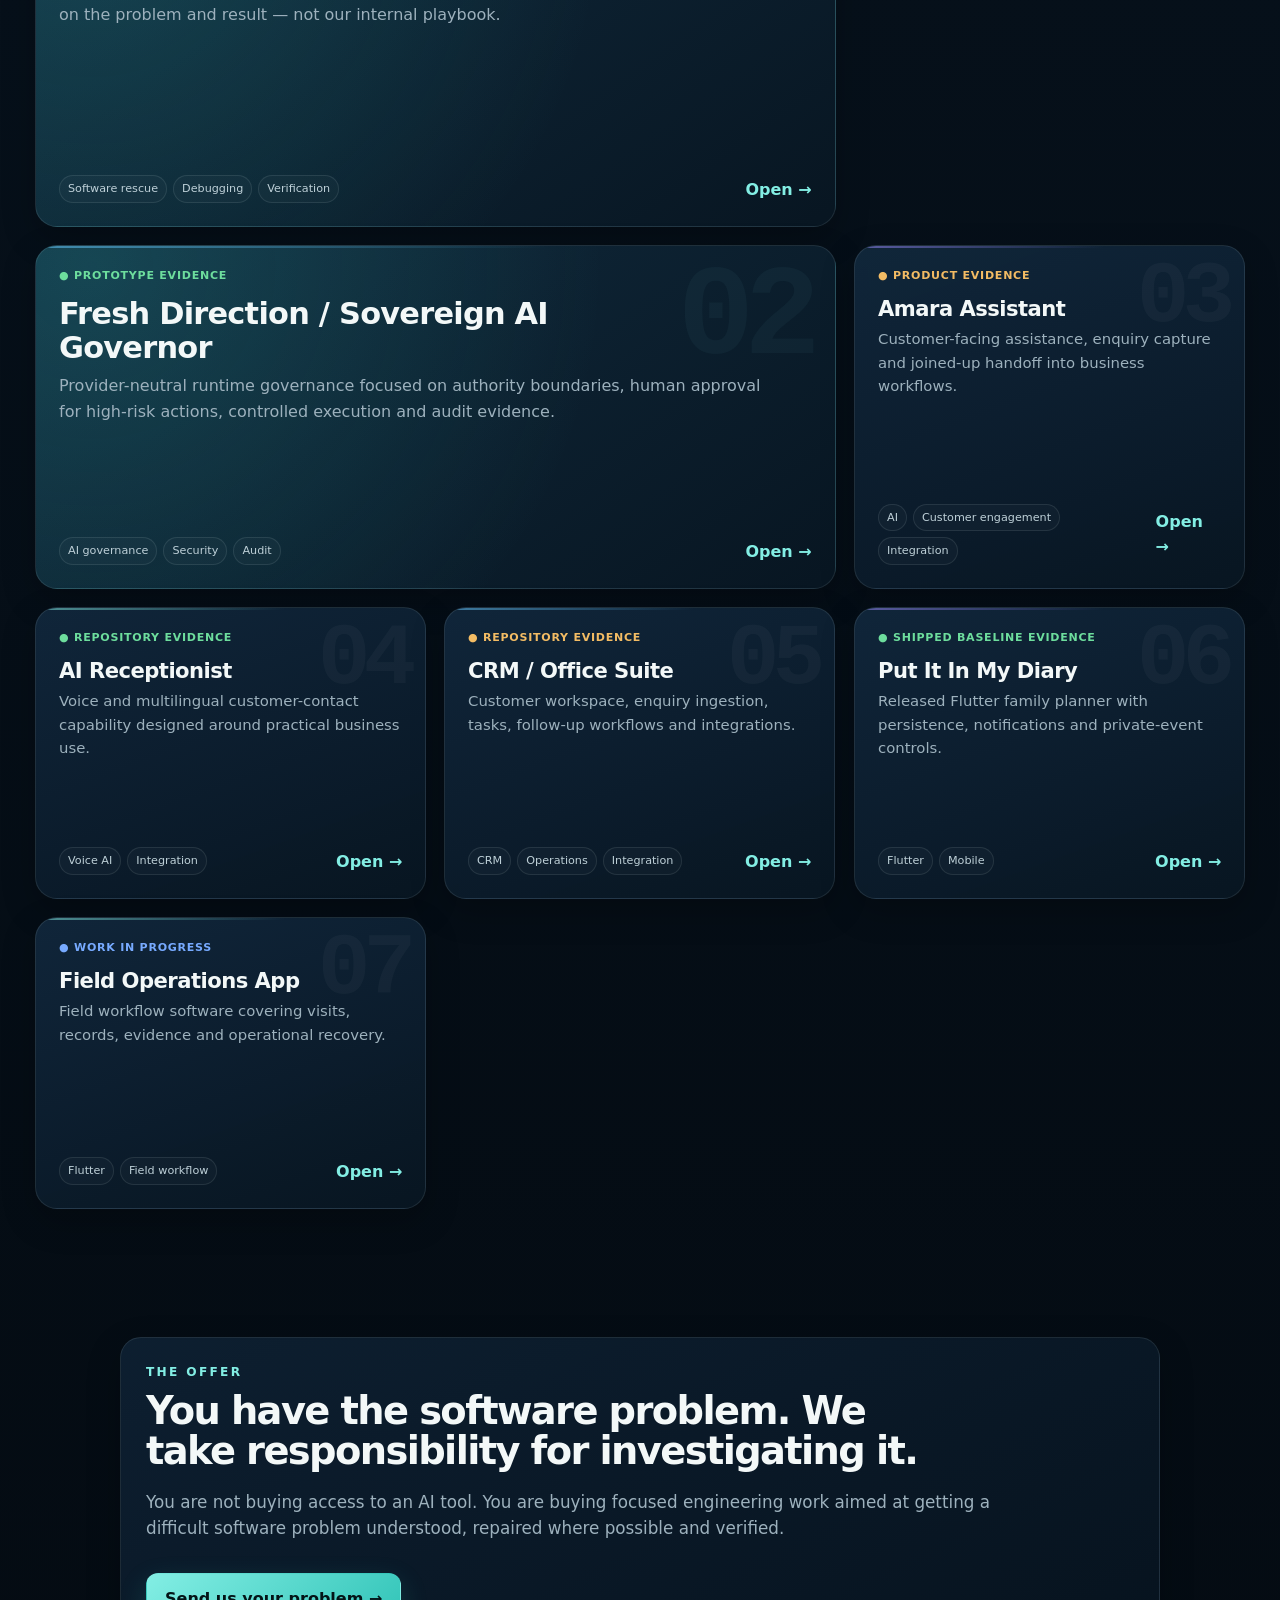
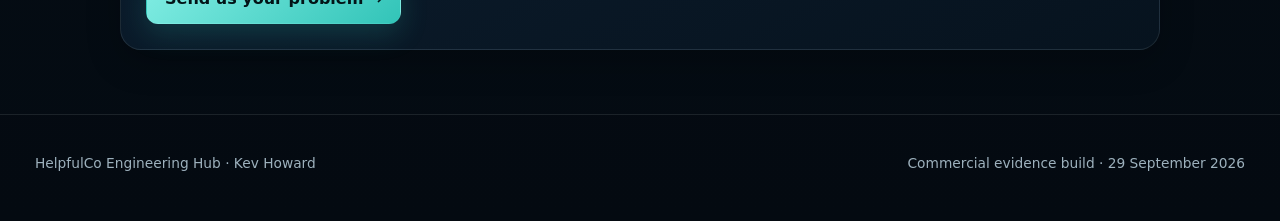
==== commit ac1caab6: "Lead Engineering Hub with commercial software repair offer" ====
--- a/index.html
+++ b/index.html
@@ -3,182 +3,88 @@
 <head>
   <meta charset="utf-8" />
   <meta name="viewport" content="width=device-width, initial-scale=1" />
-  <title>HelpfulCo Engineering Hub | Kev Howard</title>
-  <meta name="description" content="Engineering portfolio for Kev Howard: self-taught, AI-assisted engineering across software repair, AI governance, full-stack systems, voice, CRM, Flutter mobile, automation and reliability work, with evidence and limitations." />
+  <title>HelpfulCo Engineering Hub | Software Repair & Engineering</title>
+  <meta name="description" content="Got a software problem nobody has fixed? See real repairs completed by HelpfulCo Innovations, then send us yours." />
   <meta name="theme-color" content="#08131e" />
-  <meta property="og:title" content="HelpfulCo Engineering Hub | Kev Howard" />
-  <meta property="og:description" content="Self-taught. AI-assisted. Evidence-led. Engineering evidence, not claims: architecture, verified software repairs, decisions, tests, incidents and honest limitations across real software builds." />
+  <meta property="og:title" content="HelpfulCo Engineering Hub | Software Repair & Engineering" />
+  <meta property="og:description" content="Real software problems. Repaired and verified. See completed repairs or bring HelpfulCo a difficult software problem." />
   <meta property="og:type" content="website" />
   <link rel="stylesheet" href="styles.css" />
-  <script type="application/ld+json">{"@context":"https://schema.org","@type":"Person","name":"Kev Howard","worksFor":{"@type":"Organization","name":"HelpfulCo Innovations"},"knowsAbout":["AI engineering","AI governance","Full-stack software","Systems integration","Flutter mobile development","Software reliability","AI-assisted software development","Software debugging and repair"]}</script>
 </head>
 <body>
   <a class="skip-link" href="#main">Skip to content</a>
-  <header class="site-header">
-    <div class="container nav">
-      <a class="brand" href="index.html" aria-label="HelpfulCo Engineering Hub home"><span class="brand-mark">H</span><span>HelpfulCo Engineering Hub<small>Kev Howard · engineering evidence</small></span></a>
-      <nav class="nav-links" aria-label="Primary"><a href="#personal-statement">Personal statement</a><a href="#projects">Projects</a><a href="repairs.html">Software rescue</a><a href="#roles">Role views</a><a href="#practice">Evidence standard</a></nav>
-    </div>
-  </header>
-  <div class="status-strip"><div class="container"><span class="dot"></span><span>Public portfolio build · evidence is labelled by what is actually proven</span></div></div>
+  <header class="site-header"><div class="container nav">
+    <a class="brand" href="index.html"><span class="brand-mark">H</span><span>HelpfulCo Engineering Hub<small>Real problems · working results</small></span></a>
+    <nav class="nav-links" aria-label="Primary"><a href="repairs.html">Completed repairs</a><a href="#projects">Other work</a><a href="governor.html">AI Governor</a><a href="repairs.html#send">Send a problem</a></nav>
+  </div></header>
+  <div class="status-strip"><div class="container"><span class="dot"></span><span>Engineering evidence, not claims · repair methodology and proprietary implementation stay private</span></div></div>
 
   <main id="main">
-    <section id="personal-statement" class="role-section" aria-labelledby="personal-statement-title">
+    <section class="hero">
       <div class="container">
-        <div class="practice-panel" style="max-width:1040px;margin:0 auto;border-color:rgba(131,238,228,.22);background:linear-gradient(145deg,rgba(50,196,184,.08),rgba(10,24,38,.95) 38%,rgba(7,20,31,.98));">
-          <div class="kicker">Personal statement</div>
-          <h2 id="personal-statement-title" style="margin-top:8px;max-width:820px;">What building taught me.</h2>
-          <p style="color:var(--muted);font-size:1.02rem;max-width:900px;">I did not come into software through the conventional route. I taught myself by building things that were difficult enough to expose what I did not know.</p>
-          <p style="color:var(--muted);font-size:1.02rem;max-width:900px;">The trading system tested that more than anything else. There were stretches where it felt relentless. Fix one problem, uncover another. Get something working, then discover the real problem was somewhere else entirely. Hours could disappear into something that looked as though it should have taken minutes.</p>
-          <p style="color:var(--muted);font-size:1.02rem;max-width:900px;">That was enormously frustrating. At first, frustration made me want to move faster — change more, try another fix, force the problem to give way. Eventually I learned that good engineering often demands the opposite.</p>
-          <p style="font-size:1.08rem;max-width:900px;"><strong>Stop. Keep calm. Protect what already works. Understand the failure. Change one thing. Test it properly. Then move again.</strong></p>
-          <p style="color:var(--muted);font-size:1.02rem;max-width:900px;">That change in me mattered more than any particular framework or programming language. I became more patient, more methodical and less frightened by something I did not understand yet. I learned that being stuck is not the same as being beaten.</p>
-          <blockquote style="margin:28px 0 18px;padding:20px 22px;border-left:3px solid var(--teal-bright);background:rgba(255,255,255,.025);border-radius:0 14px 14px 0;font-size:clamp(1.25rem,2.4vw,1.7rem);line-height:1.35;font-weight:800;max-width:900px;">Software can be stubborn. That does not mean I cannot build software. I can be more stubborn.</blockquote>
-          <p style="font-size:1.05rem;max-width:900px;"><strong>Not stubborn enough to keep making the same mistake. Stubborn enough to keep learning until I understand it.</strong></p>
+        <div class="hero-grid">
+          <div>
+            <div class="kicker">Software Repair & Rescue</div>
+            <h1>Got a software problem<br/>nobody has fixed?</h1>
+            <p>Broken app. Persistent bug. Failed integration. AI-built software that almost works. An issue your team keeps working around.</p>
+            <p><strong>Send us the problem. We’ll investigate it.</strong></p>
+            <div class="hero-actions"><a class="btn primary" href="repairs.html">See repairs we’ve already completed →</a><a class="btn ghost" href="repairs.html#send">Give us a problem →</a></div>
+          </div>
+          <aside class="hero-note" aria-label="Repair proof">
+            <div class="eyebrow">Why HelpfulCo?</div>
+            <strong>Judge us by the problems already solved.</strong>
+            <p>The public portfolio shows what was broken, why it mattered and the verified result. Our internal repair workflow, prompts and detailed methodology are not published.</p>
+          </aside>
         </div>
-
-        <div class="practice-panel" style="max-width:1040px;margin:18px auto 0;border-color:rgba(103,201,255,.22);background:linear-gradient(145deg,rgba(103,201,255,.07),rgba(10,24,38,.95) 38%,rgba(7,20,31,.98));">
-          <div class="kicker">How I work</div>
-          <h2 style="margin-top:8px;max-width:860px;">Architect the problem. Orchestrate the tools. Verify the result.</h2>
-          <p style="font-size:1.12rem;max-width:900px;"><strong>If you're looking for someone who can take a difficult software problem, understand what matters and use modern engineering and AI tools effectively, that's where I am strongest.</strong></p>
-          <p style="color:var(--muted);font-size:1.02rem;max-width:900px;">I know how to give AI enough context to do useful work, break a large problem into manageable pieces, challenge a bad answer, switch tools when one reaches its limits, protect the parts that already work, and keep iterating until the evidence says the job is done.</p>
-          <p style="color:var(--muted);font-size:1.02rem;max-width:900px;">I have worked with <strong style="color:var(--text);">ChatGPT, Codex, OpenCode, OpenCode Zen, OpenRouter and models including Big Pickle, Nemotron, North Mini Code and Laguna</strong>, among others.</p>
-          <blockquote style="margin:28px 0 18px;padding:20px 22px;border-left:3px solid var(--cyan);background:rgba(255,255,255,.025);border-radius:0 14px 14px 0;font-size:clamp(1.18rem,2.2vw,1.55rem);line-height:1.4;font-weight:800;max-width:900px;">I don't need to be the person who knows every answer. I need to know how to assemble the right tools, ask the right questions, recognise when something is wrong and steer the work towards a working result.</blockquote>
-          <p style="color:var(--muted);font-size:1.02rem;max-width:900px;">That is the engineering skill I have developed.</p>
-          <p style="font-size:1.08rem;max-width:900px;"><strong>I may not be the best coder in the room. But I have learned how to work with some extraordinarily capable ones — and how to get them pulling in the same direction.</strong></p>
-          <p style="color:var(--muted);font-size:1.02rem;max-width:900px;">And I do not have BSc, MSc or the conventional letters after my name.</p>
-          <blockquote style="margin:22px 0;padding:20px 22px;border-left:3px solid var(--teal-bright);background:rgba(50,196,184,.06);border-radius:0 14px 14px 0;font-size:clamp(1.4rem,2.8vw,2rem);line-height:1.25;font-weight:900;max-width:900px;">Mine are GPT.</blockquote>
-          <p style="color:var(--muted);font-size:1.02rem;max-width:900px;">Not as a qualification. As a description of how I work.</p>
-          <p style="color:var(--muted);font-size:1.02rem;max-width:900px;">I am self-taught. I learned by building real systems, breaking them, debugging them, recovering them and gradually learning what good engineering requires. AI accelerated that journey, but AI did not remove the responsibility from me.</p>
-          <p style="color:var(--muted);font-size:1.02rem;max-width:900px;">I still have to understand the problem, choose the architecture, decide what should and should not change, question an answer that does not make sense, test the result, preserve what already works and decide whether something is genuinely ready to ship.</p>
-          <blockquote style="margin:28px 0 18px;padding:20px 22px;border-left:3px solid var(--teal-bright);background:rgba(255,255,255,.025);border-radius:0 14px 14px 0;font-size:clamp(1.18rem,2.2vw,1.55rem);line-height:1.4;font-weight:800;max-width:900px;">The AI can write code. My responsibility is the architecture, the decisions, the testing and whether the result is good enough to ship.</blockquote>
-          <p style="color:var(--muted);font-size:1.02rem;max-width:900px;">So if you are looking for someone who already knows every answer, I am probably not that person.</p>
-          <p style="color:var(--muted);font-size:1.02rem;max-width:900px;">But if you are looking for someone who can take a difficult problem, assemble the right AI tools around it, learn what needs to be learned and keep working until we understand how to solve it — <strong style="color:var(--text);">that is me.</strong></p>
+        <div class="proof-bar">
+          <div class="proof"><strong>Next.js</strong><span>production request-body race repaired and stress-verified</span></div>
+          <div class="proof"><strong>Google Gson</strong><span>historical Java test repair verified</span></div>
+          <div class="proof"><strong>Sonar CXX</strong><span>real failing test repaired</span></div>
+          <div class="proof"><strong>SymPy</strong><span>subclass behaviour restored and checked</span></div>
         </div>
       </div>
     </section>
 
-    <section class="hero">
+    <section>
       <div class="container">
-        <div class="hero-grid">
-          <div>
-            <div class="kicker">Self-taught · AI-assisted · Evidence-led</div>
-            <h1>Show the work.<br/>Explain the decisions.</h1>
-            <p>I am a self-taught software builder who works alongside AI to design, debug, test and ship real systems across AI, full-stack integration, mobile and reliability engineering. My toolkit has included ChatGPT, Codex, OpenCode, OpenCode Zen, OpenRouter and models including Big Pickle, Nemotron, North Mini Code and Laguna, among others. The tools change; the responsibility for judgement, verification and what ships stays with me.</p>
-            <div class="hero-actions"><a class="btn primary" href="repairs.html">Open software repair evidence →</a><a class="btn ghost" href="governor.html">Open Governor case study</a><a class="btn ghost" href="#projects">Browse all work</a></div>
-          </div>
-          <aside class="hero-note" aria-label="How to read this portfolio">
-            <div class="eyebrow">How to read this Hub</div>
-            <strong>Every case is built around concrete engineering problems.</strong>
-            <p>Each case shows the constraint, the decision, what worked, the evidence available now, and what still needs verification. Private code stays private; enough architecture and selected references are exposed to make the work inspectable.</p>
-          </aside>
-        </div>
-
-        <div class="proof-bar">
-          <div class="proof"><strong>Architecture</strong><span>components, boundaries and data flow</span></div>
-          <div class="proof"><strong>Problem solving</strong><span>constraint → investigation → decision</span></div>
-          <div class="proof"><strong>Verification</strong><span>tests, releases, audits and known limits</span></div>
-          <div class="proof"><strong>Production thinking</strong><span>security, recovery and operating cost</span></div>
-        </div>
-      </div>
-    </section>
-
-    <section id="roles" class="role-section">
-      <div class="container">
-        <div class="section-head"><div><div class="kicker">Role-specific views</div><h2>Same evidence. Different starting point.</h2></div><p>Use a filter to put the most relevant work first without creating five different portfolios.</p></div>
-        <div class="role-links" aria-label="Role views">
-          <a href="?role=all#projects" data-role-link="all">All work</a>
-          <a href="?role=software#projects" data-role-link="software">Software</a>
-          <a href="?role=ai#projects" data-role-link="ai">AI / Agentic</a>
-          <a href="?role=integration#projects" data-role-link="integration">Integration</a>
-          <a href="?role=mobile#projects" data-role-link="mobile">Mobile</a>
-          <a href="?role=quality#projects" data-role-link="quality">Reliability</a>
-        </div>
+        <div class="section-head"><div><div class="kicker">Completed repair history</div><h2>Four very different failures. Four verified outcomes.</h2></div><p>These are evidence of completed work, not step-by-step instructions. New genuine repairs are added as they are completed and verified.</p></div>
+        <div class="hero-actions"><a class="btn primary" href="repairs.html">Open the repair portfolio →</a></div>
       </div>
     </section>
 
     <section id="projects">
       <div class="container">
-        <div class="section-head"><div><div class="kicker">Flagship builds</div><h2>Seven engineering case studies.</h2></div><p>Systems, products and verified repair work. Each page separates observed evidence from design rationale and from anything still needing a fresh runtime check.</p></div>
-        <div class="filters" aria-label="Filter flagship projects">
-          <button class="filter active" data-filter="all">All</button><button class="filter" data-filter="software">Software</button><button class="filter" data-filter="ai">AI</button><button class="filter" data-filter="integration">Integration</button><button class="filter" data-filter="mobile">Mobile</button><button class="filter" data-filter="quality">Reliability</button>
-        </div>
+        <div class="section-head"><div><div class="kicker">Beyond repairs</div><h2>Products and engineering work.</h2></div><p>HelpfulCo also builds and operates software across AI governance, customer engagement, mobile and operational systems.</p></div>
         <div class="grid" id="flagship-grid">
           <a class="card feature-card" href="repairs.html" data-roles="ai software integration quality" data-project="repairs">
-            <div class="status verified">● Four evidence-led repair cases</div>
-            <h3>Software Repair & Rescue</h3>
-            <p>Real broken states from Gson, Sonar CXX, SymPy and Next.js. The failure is reproduced, the cause is isolated, the repair is tested and the evidence is recorded. AI tools accelerate the work; they are not the deliverable.</p>
-            <div class="card-footer"><div class="tags"><span class="tag">Software rescue</span><span class="tag">Debugging</span><span class="tag">Verification</span><span class="tag">AI-assisted</span></div><span class="arrow">Open →</span></div>
+            <div class="status verified">● Completed repair evidence</div><h3>Software Repair & Rescue</h3><p>Difficult software failures investigated, repaired and verified. The public evidence focuses on the problem and result — not our internal playbook.</p>
+            <div class="card-footer"><div class="tags"><span class="tag">Software rescue</span><span class="tag">Debugging</span><span class="tag">Verification</span></div><span class="arrow">Open →</span></div>
           </a>
-
           <a class="card feature-card" href="governor.html" data-roles="ai software integration quality" data-project="governor">
-            <div class="status verified">● Forensic code audit available</div>
-            <h3>Fresh Direction / Sovereign AI Governor</h3>
-            <p>Evidence-first AI governance: authority decisions, human approval, hard execution boundaries, fail-closed behaviour, audit and recovery.</p>
-            <div class="card-footer"><div class="tags"><span class="tag">Python</span><span class="tag">AI governance</span><span class="tag">Security</span><span class="tag">Audit</span></div><span class="arrow">Open →</span></div>
+            <div class="status verified">● Prototype evidence</div><h3>Fresh Direction / Sovereign AI Governor</h3><p>Provider-neutral runtime governance focused on authority boundaries, human approval for high-risk actions, controlled execution and audit evidence.</p>
+            <div class="card-footer"><div class="tags"><span class="tag">AI governance</span><span class="tag">Security</span><span class="tag">Audit</span></div><span class="arrow">Open →</span></div>
           </a>
-
-          <a class="card" href="project.html?id=amara" data-roles="software integration ai" data-project="amara">
-            <div class="status recheck">● Repository evidence · runtime recheck</div><h3>Amara Assistant</h3><p>Customer-facing AI assistance, knowledge boundaries, enquiry capture and a joined-up route into CRM and human handoff.</p>
-            <div class="card-footer"><div class="tags"><span class="tag">Next.js</span><span class="tag">AI</span><span class="tag">APIs</span></div><span class="arrow">Open →</span></div>
-          </a>
-
-          <a class="card" href="project.html?id=receptionist" data-roles="ai integration software" data-project="receptionist">
-            <div class="status verified">● Current repository evidence</div><h3>AI Receptionist</h3><p>Browser voice, multilingual flows and a cost-aware language architecture with browser/device capability used where practical.</p>
-            <div class="card-footer"><div class="tags"><span class="tag">Voice AI</span><span class="tag">Browser</span><span class="tag">Cost design</span></div><span class="arrow">Open →</span></div>
-          </a>
-
-          <a class="card" href="project.html?id=crm" data-roles="software integration quality" data-project="crm">
-            <div class="status recheck">● Repository evidence · runtime recheck</div><h3>CRM / Office Suite</h3><p>Tenant-isolated customer workspace, CRM ingestion, task/follow-up workflows, integrations and operational security controls.</p>
-            <div class="card-footer"><div class="tags"><span class="tag">Supabase</span><span class="tag">CRM</span><span class="tag">Security</span></div><span class="arrow">Open →</span></div>
-          </a>
-
-          <a class="card" href="project.html?id=diary" data-roles="mobile software quality" data-project="diary">
-            <div class="status verified">● Shipped baseline evidence</div><h3>Put It In My Diary</h3><p>Released Flutter family planner with persistence, notifications, private-event PIN protection and mobile release engineering.</p>
-            <div class="card-footer"><div class="tags"><span class="tag">Flutter</span><span class="tag">Mobile</span><span class="tag">Persistence</span></div><span class="arrow">Open →</span></div>
-          </a>
-
-          <a class="card" href="project.html?id=fieldops" data-roles="mobile software quality" data-project="fieldops">
-            <div class="status wip">● Work in progress</div><h3>Field Operations App</h3><p>Controlled transformation of proven Diary foundations into a field-operations app with visit state, multi-display records and fresh camera evidence.</p>
-            <div class="card-footer"><div class="tags"><span class="tag">Flutter</span><span class="tag">Field workflow</span><span class="tag">Recovery</span></div><span class="arrow">Open →</span></div>
-          </a>
+          <a class="card" href="project.html?id=amara" data-roles="software integration ai" data-project="amara"><div class="status recheck">● Product evidence</div><h3>Amara Assistant</h3><p>Customer-facing assistance, enquiry capture and joined-up handoff into business workflows.</p><div class="card-footer"><div class="tags"><span class="tag">AI</span><span class="tag">Customer engagement</span><span class="tag">Integration</span></div><span class="arrow">Open →</span></div></a>
+          <a class="card" href="project.html?id=receptionist" data-roles="ai integration software" data-project="receptionist"><div class="status verified">● Repository evidence</div><h3>AI Receptionist</h3><p>Voice and multilingual customer-contact capability designed around practical business use.</p><div class="card-footer"><div class="tags"><span class="tag">Voice AI</span><span class="tag">Integration</span></div><span class="arrow">Open →</span></div></a>
+          <a class="card" href="project.html?id=crm" data-roles="software integration quality" data-project="crm"><div class="status recheck">● Repository evidence</div><h3>CRM / Office Suite</h3><p>Customer workspace, enquiry ingestion, tasks, follow-up workflows and integrations.</p><div class="card-footer"><div class="tags"><span class="tag">CRM</span><span class="tag">Operations</span><span class="tag">Integration</span></div><span class="arrow">Open →</span></div></a>
+          <a class="card" href="project.html?id=diary" data-roles="mobile software quality" data-project="diary"><div class="status verified">● Shipped baseline evidence</div><h3>Put It In My Diary</h3><p>Released Flutter family planner with persistence, notifications and private-event controls.</p><div class="card-footer"><div class="tags"><span class="tag">Flutter</span><span class="tag">Mobile</span></div><span class="arrow">Open →</span></div></a>
+          <a class="card" href="project.html?id=fieldops" data-roles="mobile software quality" data-project="fieldops"><div class="status wip">● Work in progress</div><h3>Field Operations App</h3><p>Field workflow software covering visits, records, evidence and operational recovery.</p><div class="card-footer"><div class="tags"><span class="tag">Flutter</span><span class="tag">Field workflow</span></div><span class="arrow">Open →</span></div></a>
         </div>
       </div>
     </section>
 
-    <section id="side-projects">
+    <section>
       <div class="container">
-        <div class="section-head"><div><div class="kicker">Side projects</div><h2>Systems depth without crowding the main story.</h2></div><p>These are deliberately smaller. They expose useful architectural thinking while keeping current-runtime claims conservative until re-verification.</p></div>
-        <div class="side-grid">
-          <a class="side-card" href="project.html?id=coder"><div class="status recheck">● Recheck before stronger claim</div><h3>Standalone Coder</h3><p>Rotating model/provider adapters preserve the core coding workflow while containing provider-specific behaviour.</p><span class="arrow small">Open →</span></a>
-          <a class="side-card" href="project.html?id=trading"><div class="status recheck">● Engineering evidence only</div><h3>Trading System</h3><p>Multi-bot environment separation, research/backtest boundaries, recovery and configuration provenance — not a profitability showcase.</p><span class="arrow small">Open →</span></a>
-          <a class="side-card" href="project.html?id=botdoc"><div class="status recheck">● Current runtime recheck required</div><h3>Bot Doc</h3><p>Automated health, validation, optimisation gates, rollback and recovery evidence around the trading environment.</p><span class="arrow small">Open →</span></a>
-        </div>
-      </div>
-    </section>
-
-    <section id="practice">
-      <div class="container">
-        <div class="section-head"><div><div class="kicker">Evidence standard</div><h2>A claim only gets stronger when the evidence does.</h2></div><p>The Hub distinguishes shipped/live evidence, current repository evidence, historical documentation and work still requiring re-verification.</p></div>
-        <div class="practice">
-          <div class="practice-panel">
-            <h3>Case-file format</h3>
-            <ul><li><strong>Problem:</strong> what failed, mattered or needed a deliberate trade-off.</li><li><strong>Constraint:</strong> the technical, safety, cost or delivery condition.</li><li><strong>Decision:</strong> the architecture or implementation choice.</li><li><strong>What worked:</strong> the observed result or practical effect once the decision was implemented.</li><li><strong>Evidence:</strong> repository reference, test, release, audit or live demonstration.</li><li><strong>Limitation:</strong> what remains unproven, historical or deliberately out of scope.</li></ul>
-          </div>
-          <div class="practice-panel">
-            <div class="level"><strong>Live / shipped</strong><span>public product, store release or functioning deployed service</span></div>
-            <div class="level"><strong>Repository</strong><span>current implementation and named tests exist; does not imply tests were rerun today</span></div>
-            <div class="level"><strong>Audit</strong><span>read-only forensic inspection tied to branch/commit or source snapshot</span></div>
-            <div class="level"><strong>Historical</strong><span>useful evidence that must be labelled with its date and scope</span></div>
-            <div class="level"><strong>WIP / recheck</strong><span>design or implementation exists but stronger public wording waits for verification</span></div>
-          </div>
+        <div class="practice-panel" style="max-width:1040px;margin:0 auto">
+          <div class="kicker">The offer</div><h2 style="margin-top:8px">You have the software problem. We take responsibility for investigating it.</h2>
+          <p style="color:var(--muted);font-size:1.05rem;max-width:900px">You are not buying access to an AI tool. You are buying focused engineering work aimed at getting a difficult software problem understood, repaired where possible and verified.</p>
+          <div class="hero-actions"><a class="btn primary" href="repairs.html#send">Send us your problem →</a></div>
         </div>
       </div>
     </section>
   </main>
 
-  <footer class="footer"><div class="container footer-row"><span>HelpfulCo Engineering Hub · Kev Howard</span><span>Evidence build · 28 September 2026</span></div></footer>
-  <script src="projects.js"></script>
-  <script src="app.js"></script>
+  <footer class="footer"><div class="container footer-row"><span>HelpfulCo Engineering Hub · Kev Howard</span><span>Commercial evidence build · 29 September 2026</span></div></footer>
+  <script src="projects.js"></script><script src="app.js"></script>
 </body>
 </html>
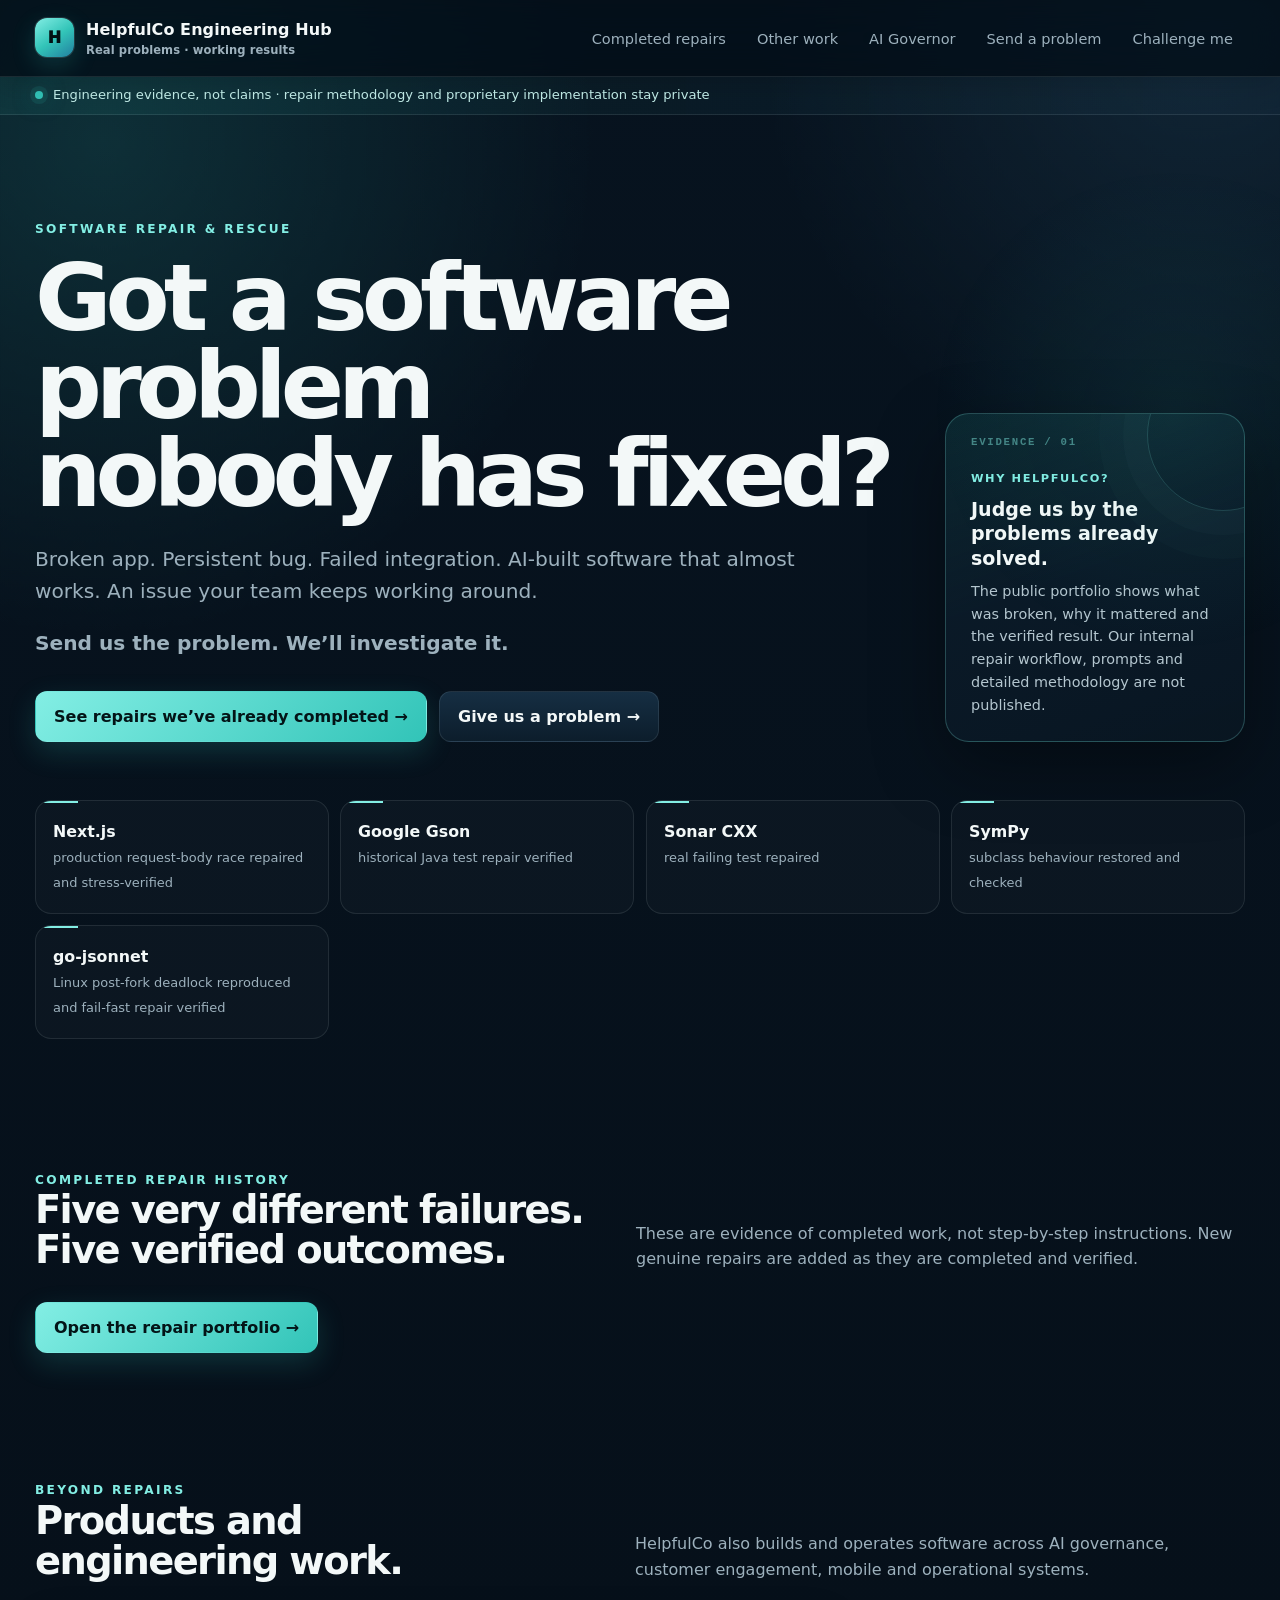
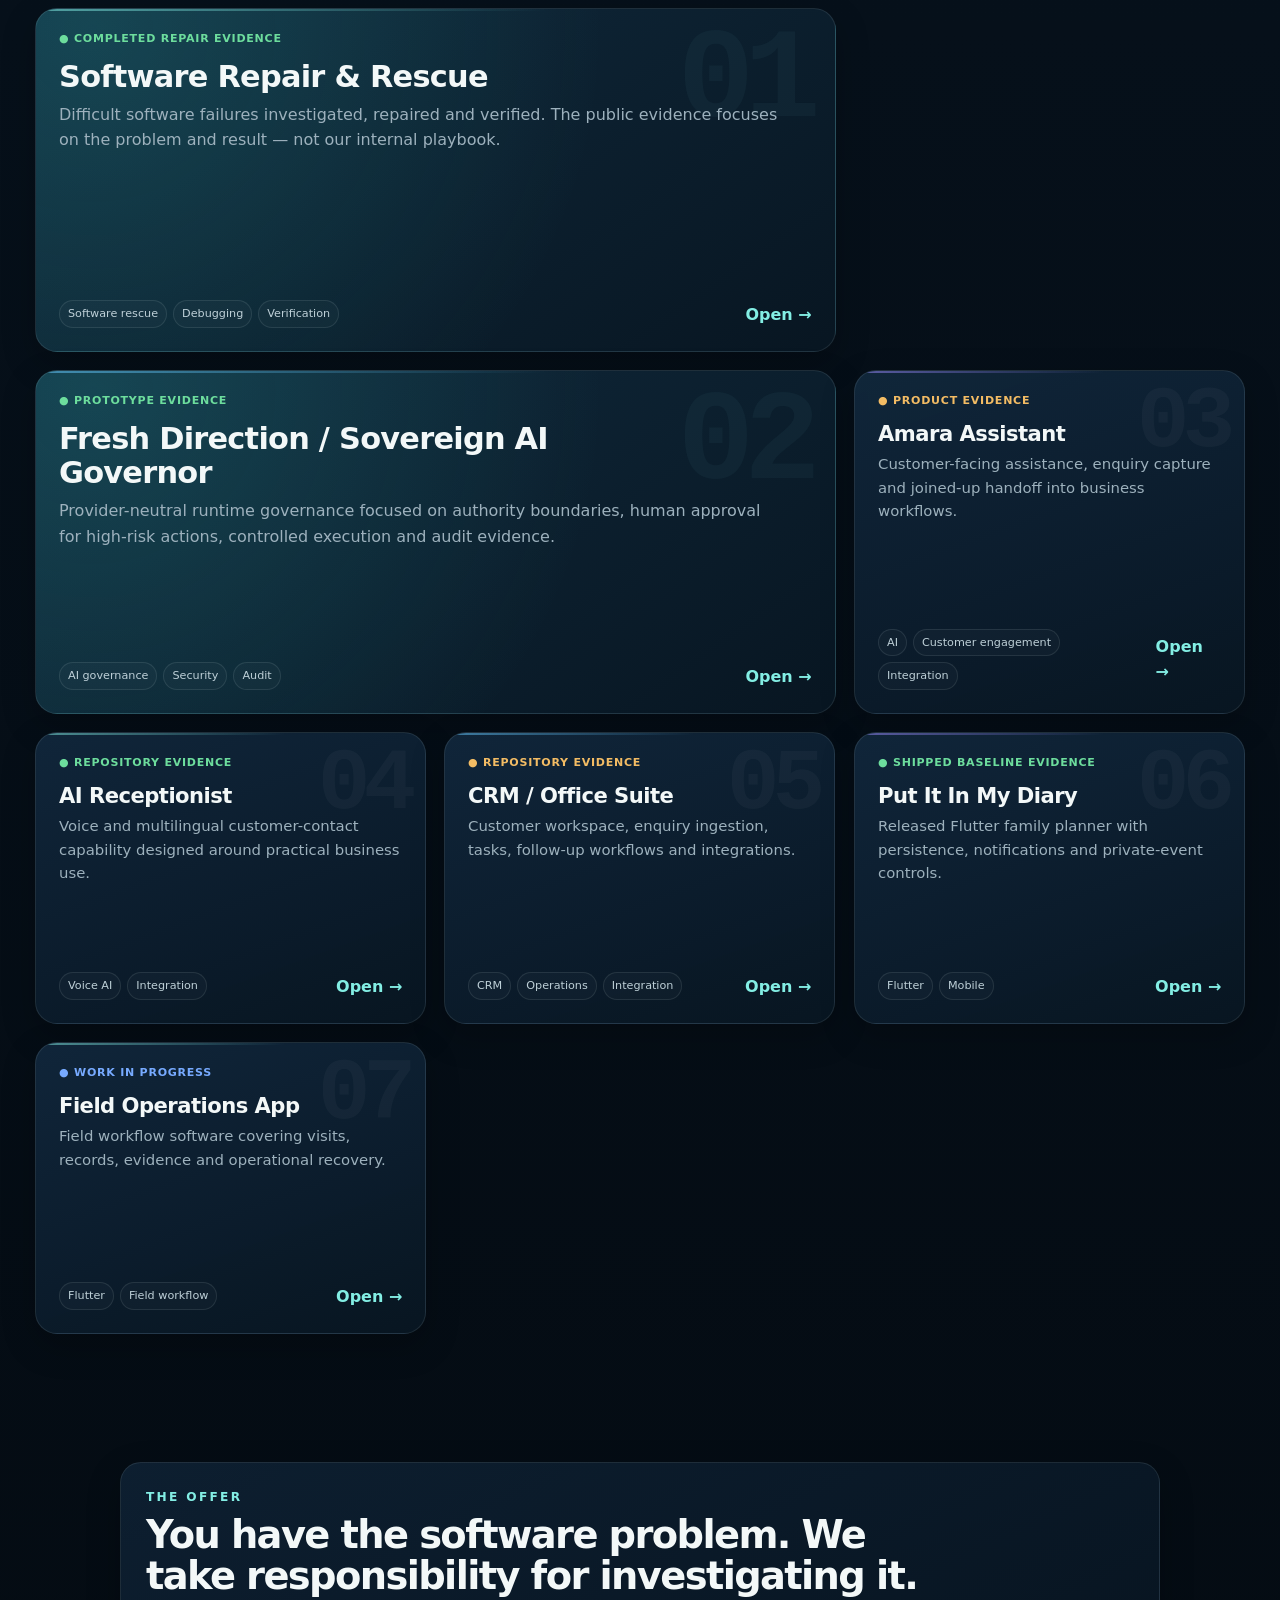
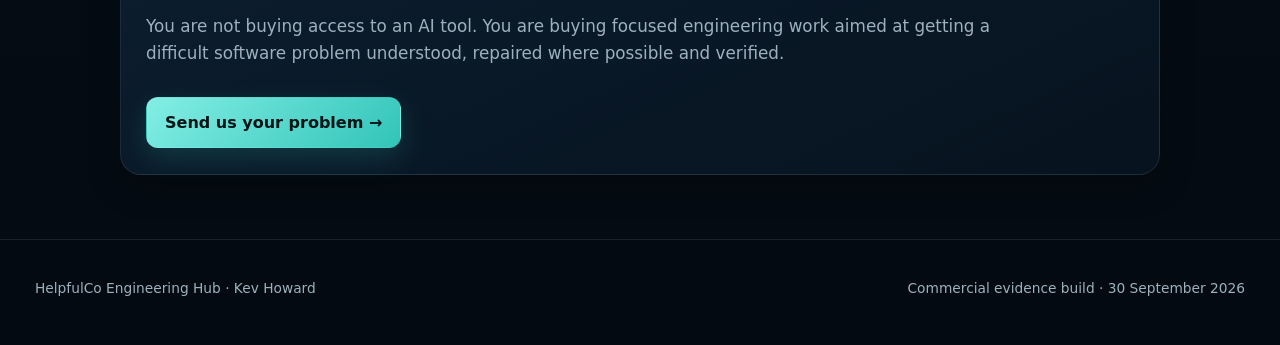
==== commit 7f913685: "Add go-jsonnet verified repair to hub home" ====
--- a/index.html
+++ b/index.html
@@ -41,13 +41,14 @@
           <div class="proof"><strong>Google Gson</strong><span>historical Java test repair verified</span></div>
           <div class="proof"><strong>Sonar CXX</strong><span>real failing test repaired</span></div>
           <div class="proof"><strong>SymPy</strong><span>subclass behaviour restored and checked</span></div>
+          <div class="proof"><strong>go-jsonnet</strong><span>Linux post-fork deadlock reproduced and fail-fast repair verified</span></div>
         </div>
       </div>
     </section>
 
     <section>
       <div class="container">
-        <div class="section-head"><div><div class="kicker">Completed repair history</div><h2>Four very different failures. Four verified outcomes.</h2></div><p>These are evidence of completed work, not step-by-step instructions. New genuine repairs are added as they are completed and verified.</p></div>
+        <div class="section-head"><div><div class="kicker">Completed repair history</div><h2>Five very different failures. Five verified outcomes.</h2></div><p>These are evidence of completed work, not step-by-step instructions. New genuine repairs are added as they are completed and verified.</p></div>
         <div class="hero-actions"><a class="btn primary" href="repairs.html">Open the repair portfolio →</a></div>
       </div>
     </section>
@@ -84,7 +85,7 @@
     </section>
   </main>
 
-  <footer class="footer"><div class="container footer-row"><span>HelpfulCo Engineering Hub · Kev Howard</span><span>Commercial evidence build · 29 September 2026</span></div></footer>
+  <footer class="footer"><div class="container footer-row"><span>HelpfulCo Engineering Hub · Kev Howard</span><span>Commercial evidence build · 30 September 2026</span></div></footer>
   <script src="projects.js"></script><script src="app.js"></script>
 </body>
 </html>
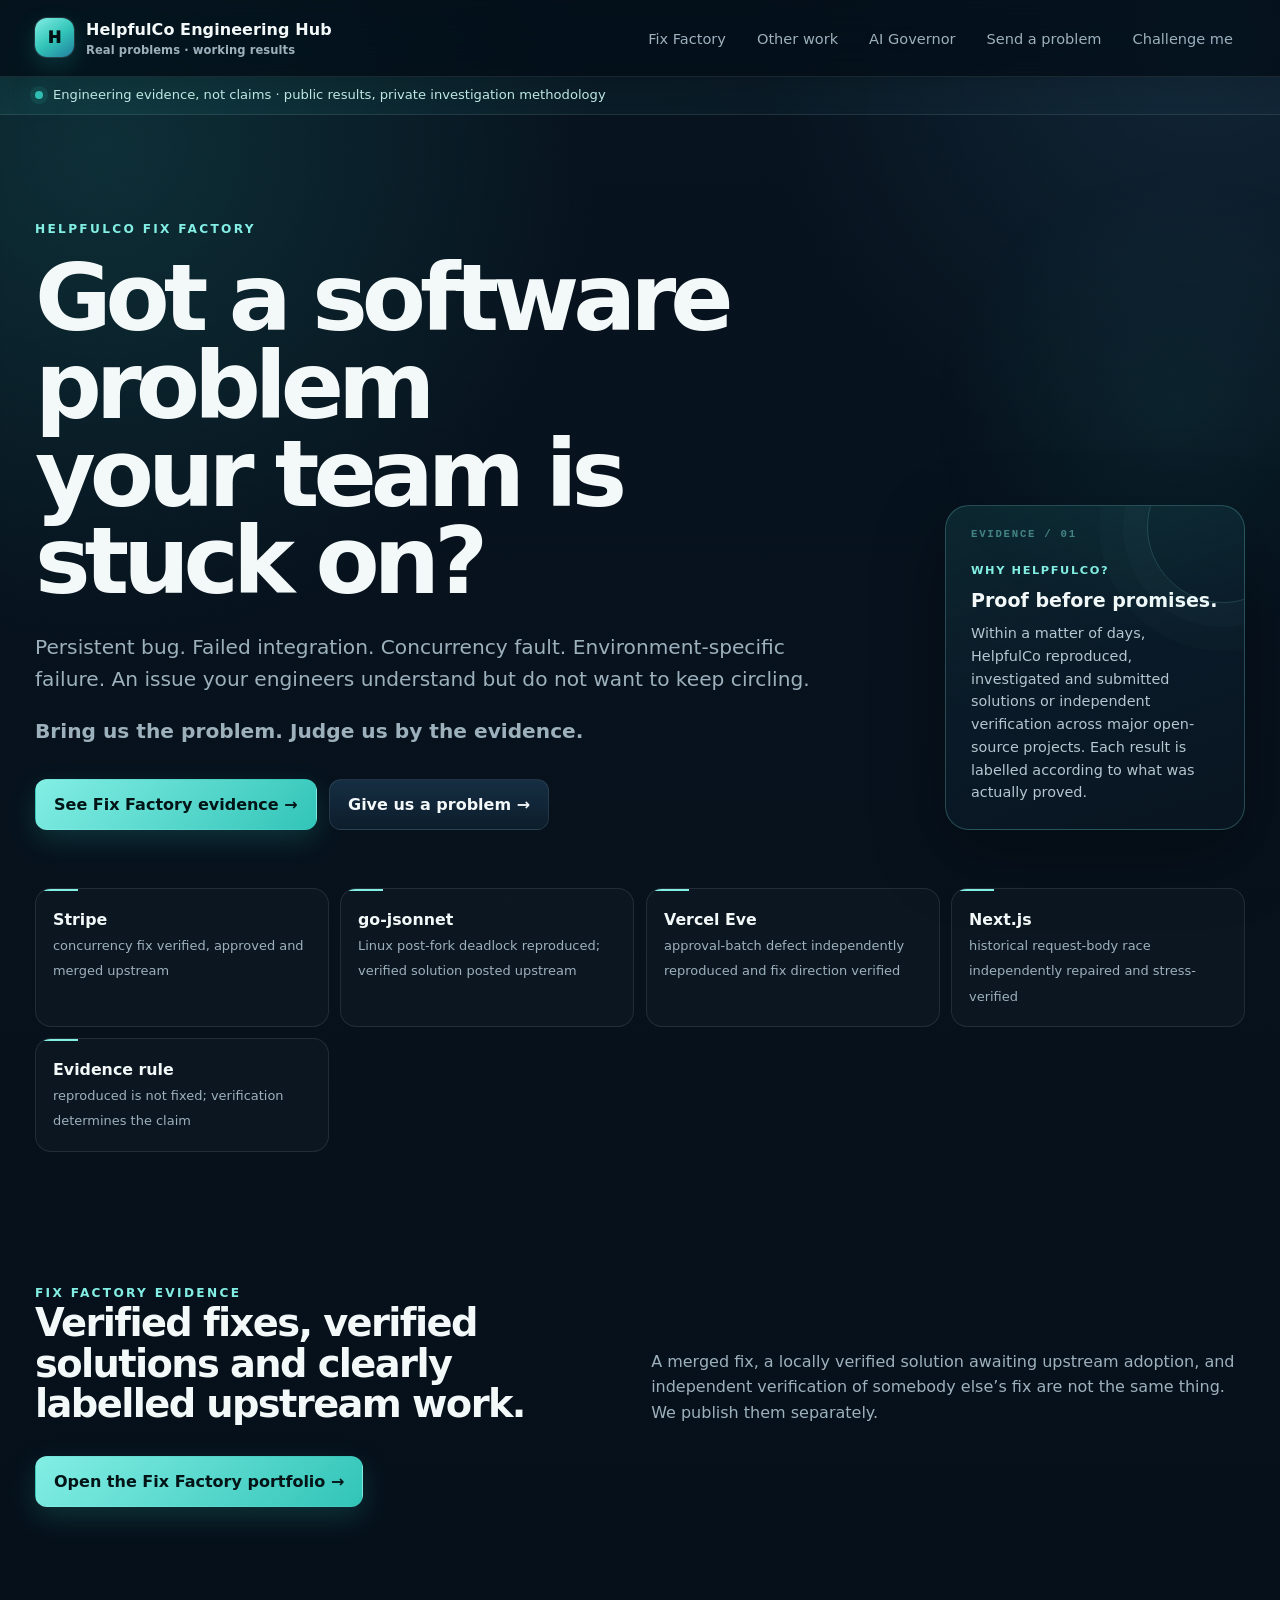
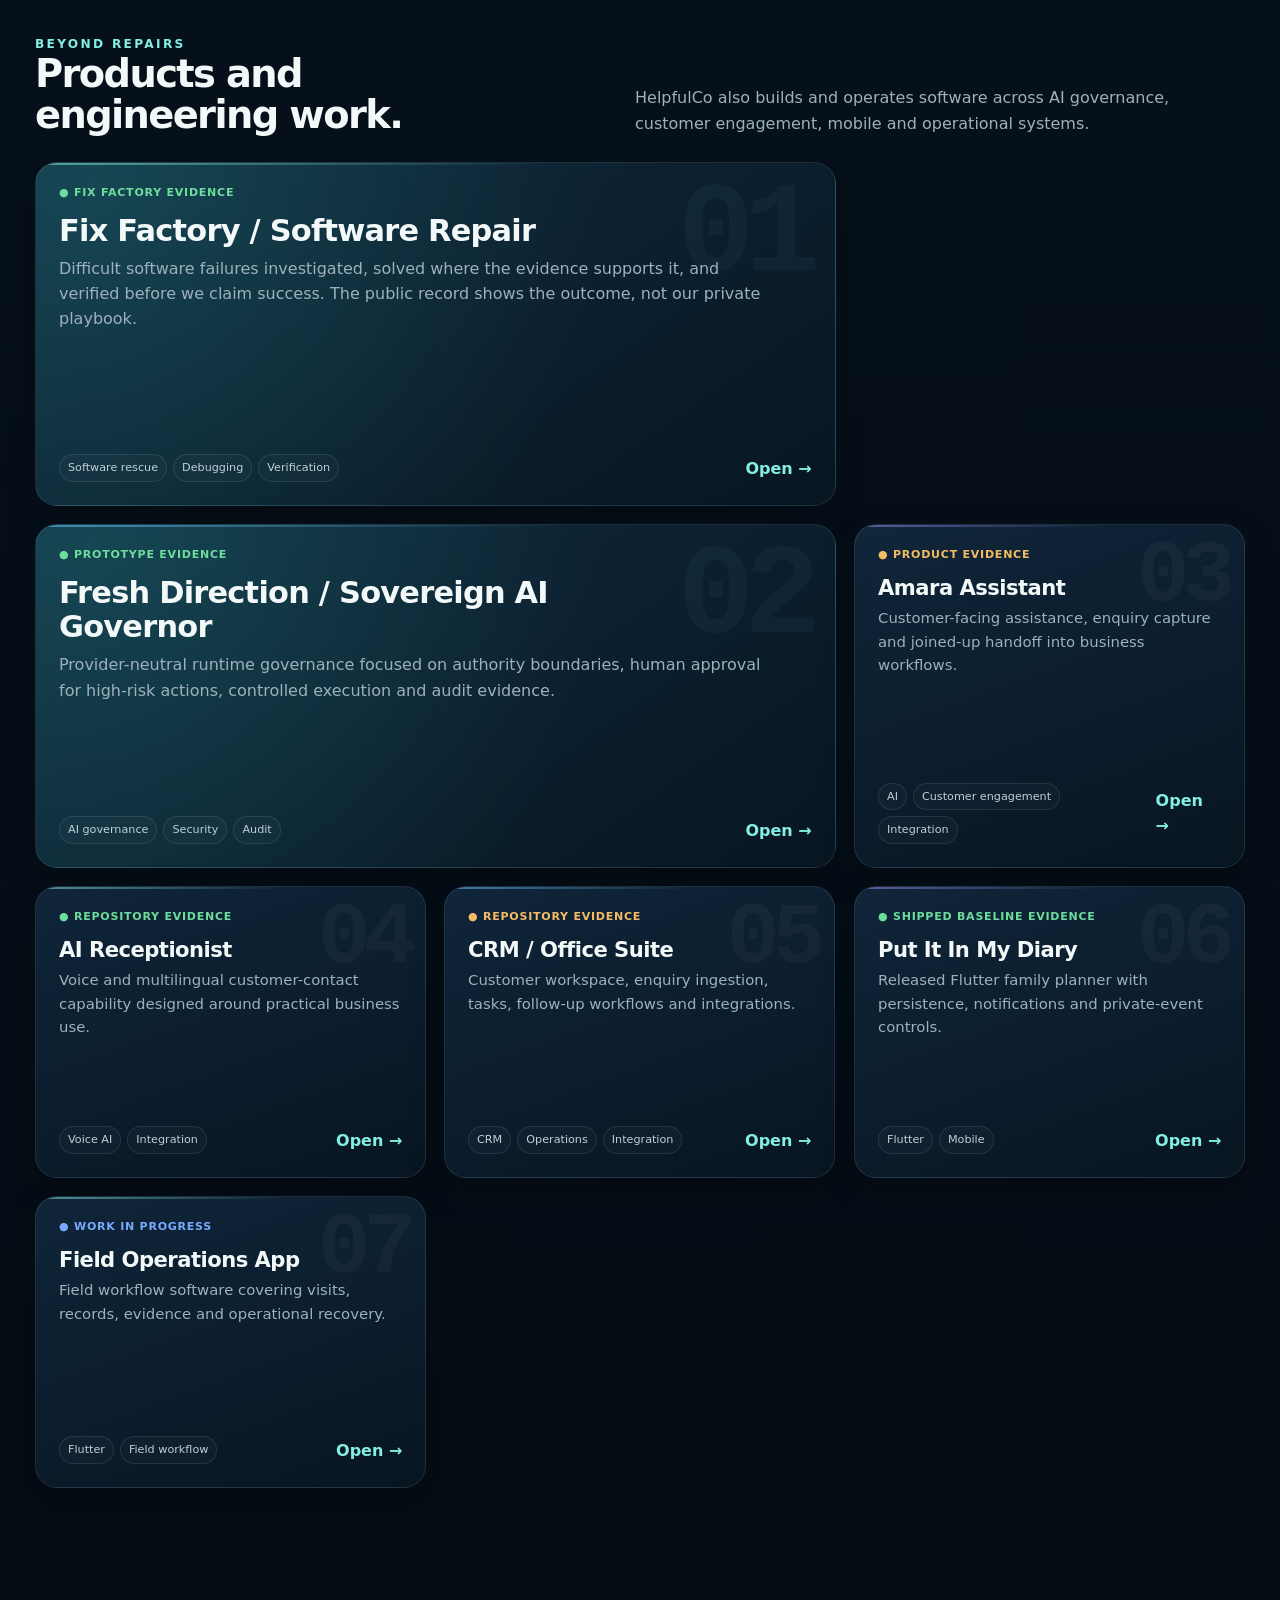
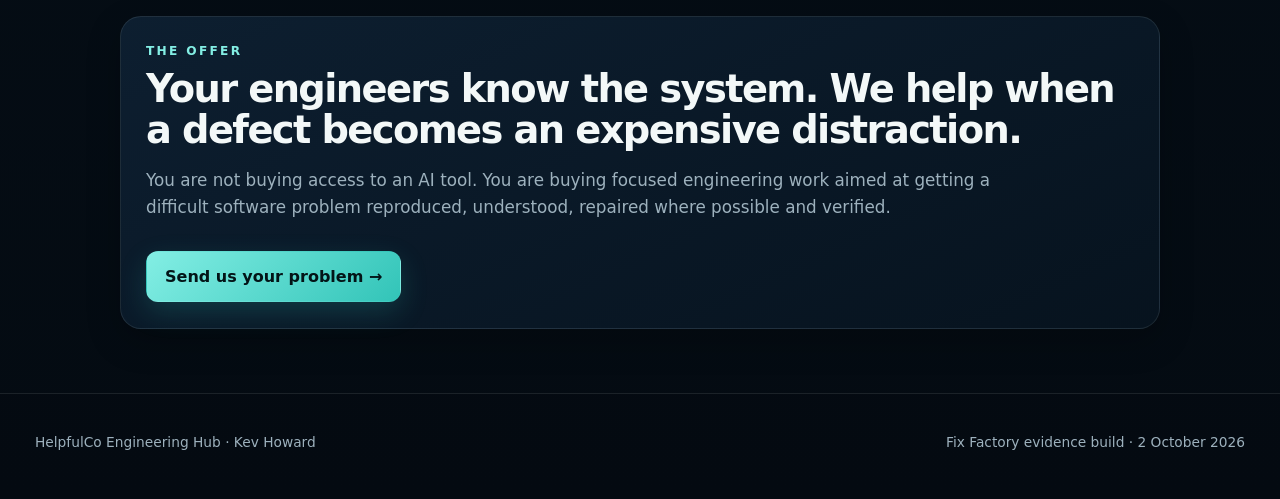
==== commit ca198d63: "hub: surface Fix Factory evidence on home page" ====
--- a/index.html
+++ b/index.html
@@ -3,11 +3,11 @@
 <head>
   <meta charset="utf-8" />
   <meta name="viewport" content="width=device-width, initial-scale=1" />
-  <title>HelpfulCo Engineering Hub | Software Repair & Engineering</title>
-  <meta name="description" content="Got a software problem nobody has fixed? See real repairs completed by HelpfulCo Innovations, then send us yours." />
+  <title>HelpfulCo Engineering Hub | Fix Factory & Engineering</title>
+  <meta name="description" content="HelpfulCo Fix Factory: difficult software defects reproduced, investigated, repaired where possible and verified with public evidence." />
   <meta name="theme-color" content="#08131e" />
-  <meta property="og:title" content="HelpfulCo Engineering Hub | Software Repair & Engineering" />
-  <meta property="og:description" content="Real software problems. Repaired and verified. See completed repairs or bring HelpfulCo a difficult software problem." />
+  <meta property="og:title" content="HelpfulCo Engineering Hub | Fix Factory & Engineering" />
+  <meta property="og:description" content="Difficult software problems. Verified outcomes. Public evidence without publishing the private investigation playbook." />
   <meta property="og:type" content="website" />
   <link rel="stylesheet" href="styles.css" />
 </head>
@@ -15,41 +15,41 @@
   <a class="skip-link" href="#main">Skip to content</a>
   <header class="site-header"><div class="container nav">
     <a class="brand" href="index.html"><span class="brand-mark">H</span><span>HelpfulCo Engineering Hub<small>Real problems · working results</small></span></a>
-    <nav class="nav-links" aria-label="Primary"><a href="repairs.html">Completed repairs</a><a href="#projects">Other work</a><a href="governor.html">AI Governor</a><a href="repairs.html#send">Send a problem</a></nav>
+    <nav class="nav-links" aria-label="Primary"><a href="repairs.html">Fix Factory</a><a href="#projects">Other work</a><a href="governor.html">AI Governor</a><a href="repairs.html#send">Send a problem</a></nav>
   </div></header>
-  <div class="status-strip"><div class="container"><span class="dot"></span><span>Engineering evidence, not claims · repair methodology and proprietary implementation stay private</span></div></div>
+  <div class="status-strip"><div class="container"><span class="dot"></span><span>Engineering evidence, not claims · public results, private investigation methodology</span></div></div>
 
   <main id="main">
     <section class="hero">
       <div class="container">
         <div class="hero-grid">
           <div>
-            <div class="kicker">Software Repair & Rescue</div>
-            <h1>Got a software problem<br/>nobody has fixed?</h1>
-            <p>Broken app. Persistent bug. Failed integration. AI-built software that almost works. An issue your team keeps working around.</p>
-            <p><strong>Send us the problem. We’ll investigate it.</strong></p>
-            <div class="hero-actions"><a class="btn primary" href="repairs.html">See repairs we’ve already completed →</a><a class="btn ghost" href="repairs.html#send">Give us a problem →</a></div>
+            <div class="kicker">HelpfulCo Fix Factory</div>
+            <h1>Got a software problem<br/>your team is stuck on?</h1>
+            <p>Persistent bug. Failed integration. Concurrency fault. Environment-specific failure. An issue your engineers understand but do not want to keep circling.</p>
+            <p><strong>Bring us the problem. Judge us by the evidence.</strong></p>
+            <div class="hero-actions"><a class="btn primary" href="repairs.html">See Fix Factory evidence →</a><a class="btn ghost" href="repairs.html#send">Give us a problem →</a></div>
           </div>
-          <aside class="hero-note" aria-label="Repair proof">
+          <aside class="hero-note" aria-label="Fix Factory proof">
             <div class="eyebrow">Why HelpfulCo?</div>
-            <strong>Judge us by the problems already solved.</strong>
-            <p>The public portfolio shows what was broken, why it mattered and the verified result. Our internal repair workflow, prompts and detailed methodology are not published.</p>
+            <strong>Proof before promises.</strong>
+            <p>Within a matter of days, HelpfulCo reproduced, investigated and submitted solutions or independent verification across major open-source projects. Each result is labelled according to what was actually proved.</p>
           </aside>
         </div>
         <div class="proof-bar">
-          <div class="proof"><strong>Next.js</strong><span>production request-body race repaired and stress-verified</span></div>
-          <div class="proof"><strong>Google Gson</strong><span>historical Java test repair verified</span></div>
-          <div class="proof"><strong>Sonar CXX</strong><span>real failing test repaired</span></div>
-          <div class="proof"><strong>SymPy</strong><span>subclass behaviour restored and checked</span></div>
-          <div class="proof"><strong>go-jsonnet</strong><span>Linux post-fork deadlock reproduced and fail-fast repair verified</span></div>
+          <div class="proof"><strong>Stripe</strong><span>concurrency fix verified, approved and merged upstream</span></div>
+          <div class="proof"><strong>go-jsonnet</strong><span>Linux post-fork deadlock reproduced; verified solution posted upstream</span></div>
+          <div class="proof"><strong>Vercel Eve</strong><span>approval-batch defect independently reproduced and fix direction verified</span></div>
+          <div class="proof"><strong>Next.js</strong><span>historical request-body race independently repaired and stress-verified</span></div>
+          <div class="proof"><strong>Evidence rule</strong><span>reproduced is not fixed; verification determines the claim</span></div>
         </div>
       </div>
     </section>
 
     <section>
       <div class="container">
-        <div class="section-head"><div><div class="kicker">Completed repair history</div><h2>Five very different failures. Five verified outcomes.</h2></div><p>These are evidence of completed work, not step-by-step instructions. New genuine repairs are added as they are completed and verified.</p></div>
-        <div class="hero-actions"><a class="btn primary" href="repairs.html">Open the repair portfolio →</a></div>
+        <div class="section-head"><div><div class="kicker">Fix Factory evidence</div><h2>Verified fixes, verified solutions and clearly labelled upstream work.</h2></div><p>A merged fix, a locally verified solution awaiting upstream adoption, and independent verification of somebody else’s fix are not the same thing. We publish them separately.</p></div>
+        <div class="hero-actions"><a class="btn primary" href="repairs.html">Open the Fix Factory portfolio →</a></div>
       </div>
     </section>
 
@@ -58,7 +58,7 @@
         <div class="section-head"><div><div class="kicker">Beyond repairs</div><h2>Products and engineering work.</h2></div><p>HelpfulCo also builds and operates software across AI governance, customer engagement, mobile and operational systems.</p></div>
         <div class="grid" id="flagship-grid">
           <a class="card feature-card" href="repairs.html" data-roles="ai software integration quality" data-project="repairs">
-            <div class="status verified">● Completed repair evidence</div><h3>Software Repair & Rescue</h3><p>Difficult software failures investigated, repaired and verified. The public evidence focuses on the problem and result — not our internal playbook.</p>
+            <div class="status verified">● Fix Factory evidence</div><h3>Fix Factory / Software Repair</h3><p>Difficult software failures investigated, solved where the evidence supports it, and verified before we claim success. The public record shows the outcome, not our private playbook.</p>
             <div class="card-footer"><div class="tags"><span class="tag">Software rescue</span><span class="tag">Debugging</span><span class="tag">Verification</span></div><span class="arrow">Open →</span></div>
           </a>
           <a class="card feature-card" href="governor.html" data-roles="ai software integration quality" data-project="governor">
@@ -77,15 +77,15 @@
     <section>
       <div class="container">
         <div class="practice-panel" style="max-width:1040px;margin:0 auto">
-          <div class="kicker">The offer</div><h2 style="margin-top:8px">You have the software problem. We take responsibility for investigating it.</h2>
-          <p style="color:var(--muted);font-size:1.05rem;max-width:900px">You are not buying access to an AI tool. You are buying focused engineering work aimed at getting a difficult software problem understood, repaired where possible and verified.</p>
+          <div class="kicker">The offer</div><h2 style="margin-top:8px">Your engineers know the system. We help when a defect becomes an expensive distraction.</h2>
+          <p style="color:var(--muted);font-size:1.05rem;max-width:900px">You are not buying access to an AI tool. You are buying focused engineering work aimed at getting a difficult software problem reproduced, understood, repaired where possible and verified.</p>
           <div class="hero-actions"><a class="btn primary" href="repairs.html#send">Send us your problem →</a></div>
         </div>
       </div>
     </section>
   </main>
 
-  <footer class="footer"><div class="container footer-row"><span>HelpfulCo Engineering Hub · Kev Howard</span><span>Commercial evidence build · 30 September 2026</span></div></footer>
+  <footer class="footer"><div class="container footer-row"><span>HelpfulCo Engineering Hub · Kev Howard</span><span>Fix Factory evidence build · 2 October 2026</span></div></footer>
   <script src="projects.js"></script><script src="app.js"></script>
 </body>
 </html>
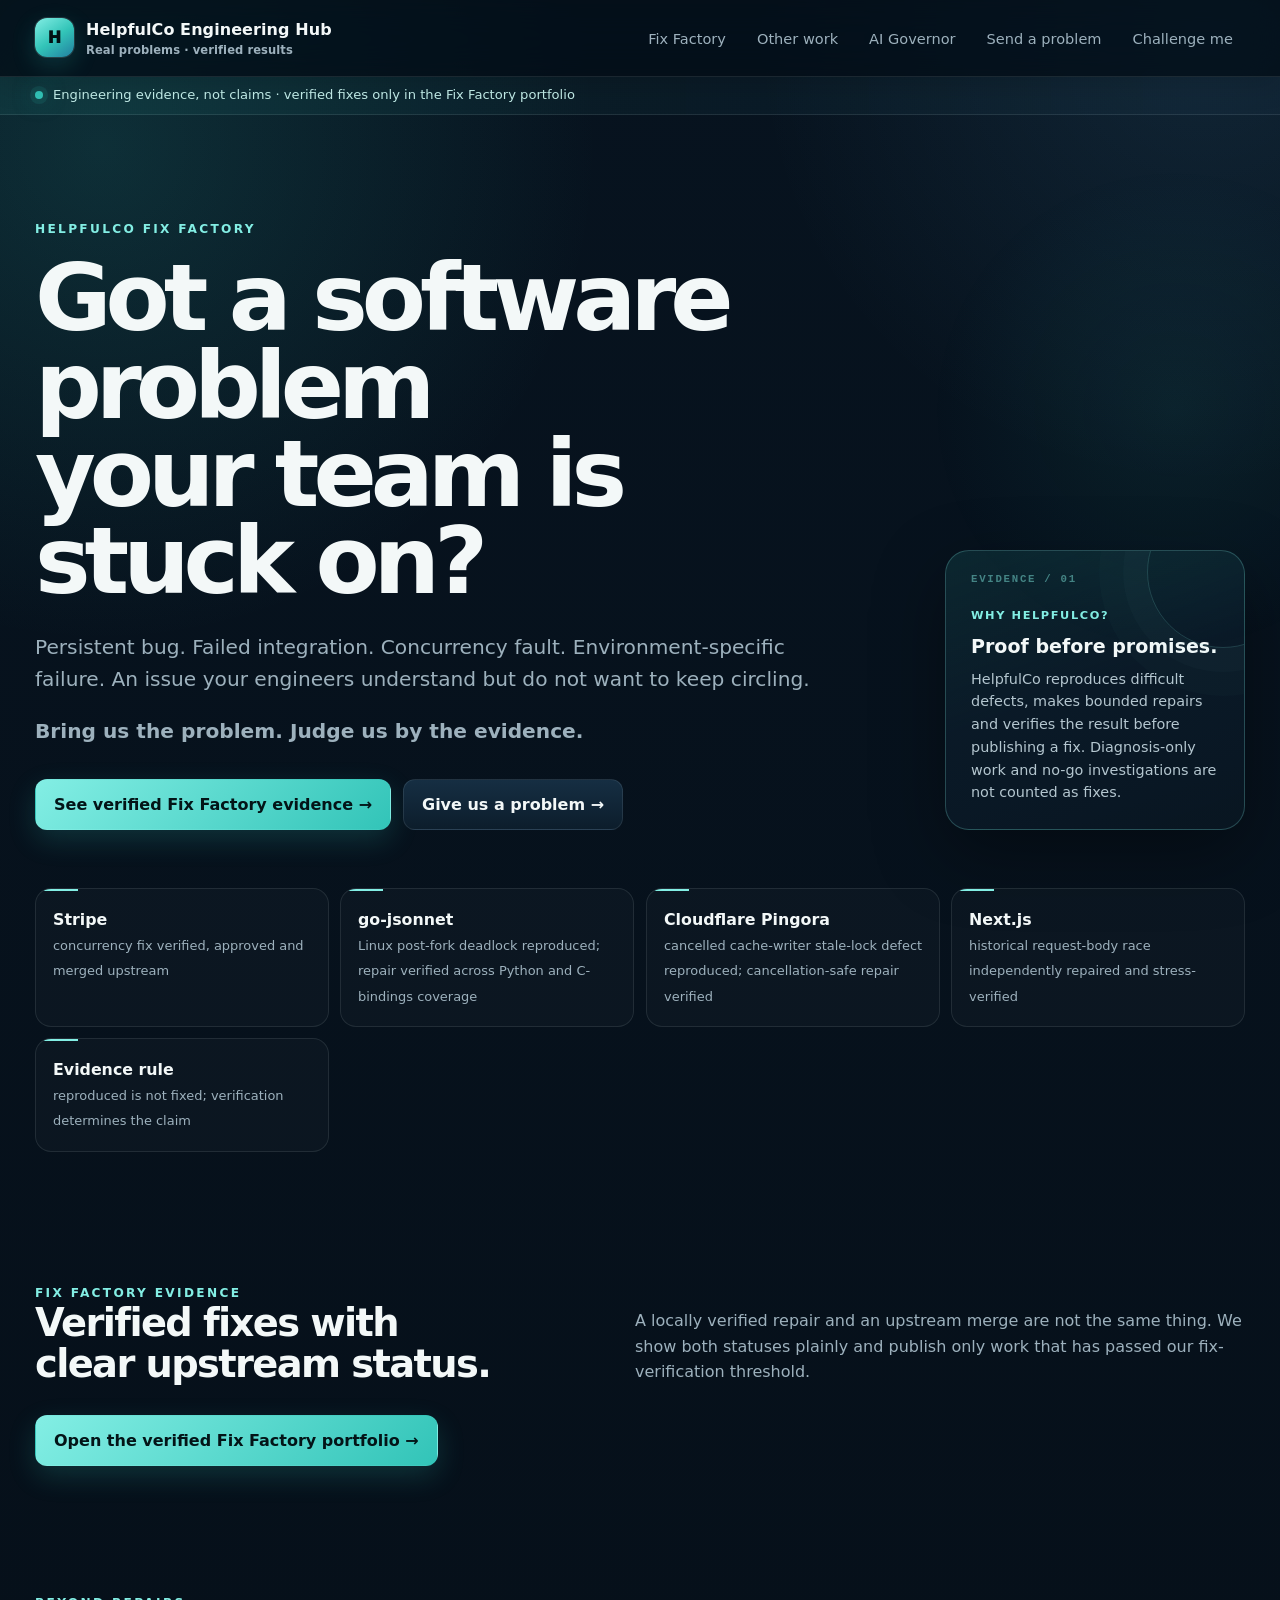
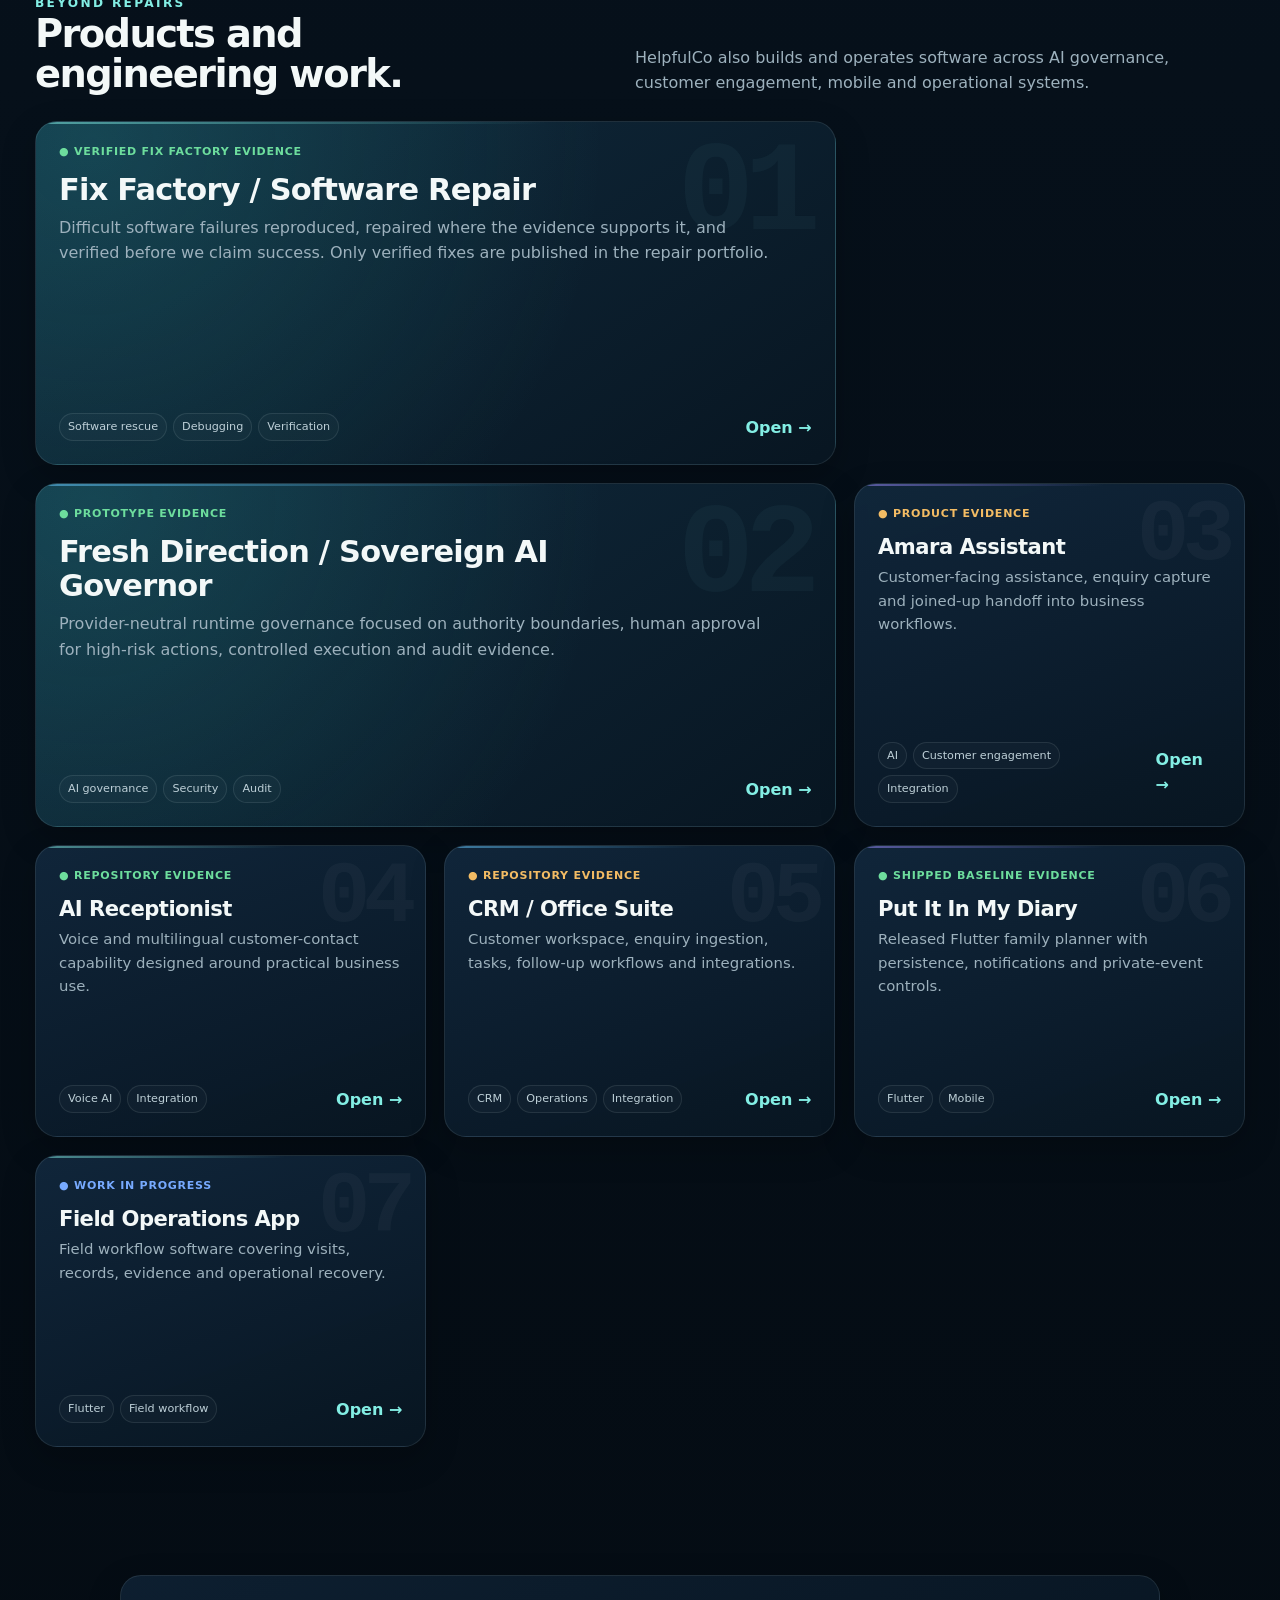
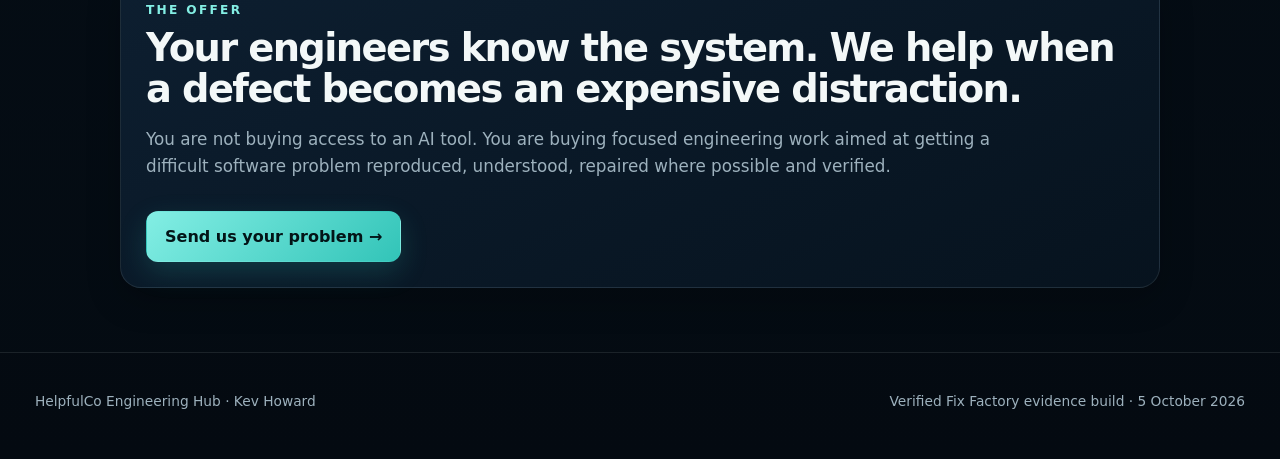
==== commit 7467b661: "Refresh Engineering Hub verified fix evidence" ====
--- a/index.html
+++ b/index.html
@@ -4,20 +4,20 @@
   <meta charset="utf-8" />
   <meta name="viewport" content="width=device-width, initial-scale=1" />
   <title>HelpfulCo Engineering Hub | Fix Factory & Engineering</title>
-  <meta name="description" content="HelpfulCo Fix Factory: difficult software defects reproduced, investigated, repaired where possible and verified with public evidence." />
+  <meta name="description" content="HelpfulCo Fix Factory: difficult software defects reproduced, repaired and verified with public evidence." />
   <meta name="theme-color" content="#08131e" />
   <meta property="og:title" content="HelpfulCo Engineering Hub | Fix Factory & Engineering" />
-  <meta property="og:description" content="Difficult software problems. Verified outcomes. Public evidence without publishing the private investigation playbook." />
+  <meta property="og:description" content="Difficult software problems. Verified repairs. Public evidence without publishing the private investigation playbook." />
   <meta property="og:type" content="website" />
   <link rel="stylesheet" href="styles.css" />
 </head>
 <body>
   <a class="skip-link" href="#main">Skip to content</a>
   <header class="site-header"><div class="container nav">
-    <a class="brand" href="index.html"><span class="brand-mark">H</span><span>HelpfulCo Engineering Hub<small>Real problems · working results</small></span></a>
+    <a class="brand" href="index.html"><span class="brand-mark">H</span><span>HelpfulCo Engineering Hub<small>Real problems · verified results</small></span></a>
     <nav class="nav-links" aria-label="Primary"><a href="repairs.html">Fix Factory</a><a href="#projects">Other work</a><a href="governor.html">AI Governor</a><a href="repairs.html#send">Send a problem</a></nav>
   </div></header>
-  <div class="status-strip"><div class="container"><span class="dot"></span><span>Engineering evidence, not claims · public results, private investigation methodology</span></div></div>
+  <div class="status-strip"><div class="container"><span class="dot"></span><span>Engineering evidence, not claims · verified fixes only in the Fix Factory portfolio</span></div></div>
 
   <main id="main">
     <section class="hero">
@@ -28,18 +28,18 @@
             <h1>Got a software problem<br/>your team is stuck on?</h1>
             <p>Persistent bug. Failed integration. Concurrency fault. Environment-specific failure. An issue your engineers understand but do not want to keep circling.</p>
             <p><strong>Bring us the problem. Judge us by the evidence.</strong></p>
-            <div class="hero-actions"><a class="btn primary" href="repairs.html">See Fix Factory evidence →</a><a class="btn ghost" href="repairs.html#send">Give us a problem →</a></div>
+            <div class="hero-actions"><a class="btn primary" href="repairs.html">See verified Fix Factory evidence →</a><a class="btn ghost" href="repairs.html#send">Give us a problem →</a></div>
           </div>
           <aside class="hero-note" aria-label="Fix Factory proof">
             <div class="eyebrow">Why HelpfulCo?</div>
             <strong>Proof before promises.</strong>
-            <p>Within a matter of days, HelpfulCo reproduced, investigated and submitted solutions or independent verification across major open-source projects. Each result is labelled according to what was actually proved.</p>
+            <p>HelpfulCo reproduces difficult defects, makes bounded repairs and verifies the result before publishing a fix. Diagnosis-only work and no-go investigations are not counted as fixes.</p>
           </aside>
         </div>
         <div class="proof-bar">
           <div class="proof"><strong>Stripe</strong><span>concurrency fix verified, approved and merged upstream</span></div>
-          <div class="proof"><strong>go-jsonnet</strong><span>Linux post-fork deadlock reproduced; verified solution posted upstream</span></div>
-          <div class="proof"><strong>Vercel Eve</strong><span>approval-batch defect independently reproduced and fix direction verified</span></div>
+          <div class="proof"><strong>go-jsonnet</strong><span>Linux post-fork deadlock reproduced; repair verified across Python and C-bindings coverage</span></div>
+          <div class="proof"><strong>Cloudflare Pingora</strong><span>cancelled cache-writer stale-lock defect reproduced; cancellation-safe repair verified</span></div>
           <div class="proof"><strong>Next.js</strong><span>historical request-body race independently repaired and stress-verified</span></div>
           <div class="proof"><strong>Evidence rule</strong><span>reproduced is not fixed; verification determines the claim</span></div>
         </div>
@@ -48,8 +48,8 @@
 
     <section>
       <div class="container">
-        <div class="section-head"><div><div class="kicker">Fix Factory evidence</div><h2>Verified fixes, verified solutions and clearly labelled upstream work.</h2></div><p>A merged fix, a locally verified solution awaiting upstream adoption, and independent verification of somebody else’s fix are not the same thing. We publish them separately.</p></div>
-        <div class="hero-actions"><a class="btn primary" href="repairs.html">Open the Fix Factory portfolio →</a></div>
+        <div class="section-head"><div><div class="kicker">Fix Factory evidence</div><h2>Verified fixes with clear upstream status.</h2></div><p>A locally verified repair and an upstream merge are not the same thing. We show both statuses plainly and publish only work that has passed our fix-verification threshold.</p></div>
+        <div class="hero-actions"><a class="btn primary" href="repairs.html">Open the verified Fix Factory portfolio →</a></div>
       </div>
     </section>
 
@@ -58,7 +58,7 @@
         <div class="section-head"><div><div class="kicker">Beyond repairs</div><h2>Products and engineering work.</h2></div><p>HelpfulCo also builds and operates software across AI governance, customer engagement, mobile and operational systems.</p></div>
         <div class="grid" id="flagship-grid">
           <a class="card feature-card" href="repairs.html" data-roles="ai software integration quality" data-project="repairs">
-            <div class="status verified">● Fix Factory evidence</div><h3>Fix Factory / Software Repair</h3><p>Difficult software failures investigated, solved where the evidence supports it, and verified before we claim success. The public record shows the outcome, not our private playbook.</p>
+            <div class="status verified">● Verified Fix Factory evidence</div><h3>Fix Factory / Software Repair</h3><p>Difficult software failures reproduced, repaired where the evidence supports it, and verified before we claim success. Only verified fixes are published in the repair portfolio.</p>
             <div class="card-footer"><div class="tags"><span class="tag">Software rescue</span><span class="tag">Debugging</span><span class="tag">Verification</span></div><span class="arrow">Open →</span></div>
           </a>
           <a class="card feature-card" href="governor.html" data-roles="ai software integration quality" data-project="governor">
@@ -85,7 +85,7 @@
     </section>
   </main>
 
-  <footer class="footer"><div class="container footer-row"><span>HelpfulCo Engineering Hub · Kev Howard</span><span>Fix Factory evidence build · 2 October 2026</span></div></footer>
+  <footer class="footer"><div class="container footer-row"><span>HelpfulCo Engineering Hub · Kev Howard</span><span>Verified Fix Factory evidence build · 5 October 2026</span></div></footer>
   <script src="projects.js"></script><script src="app.js"></script>
 </body>
 </html>
